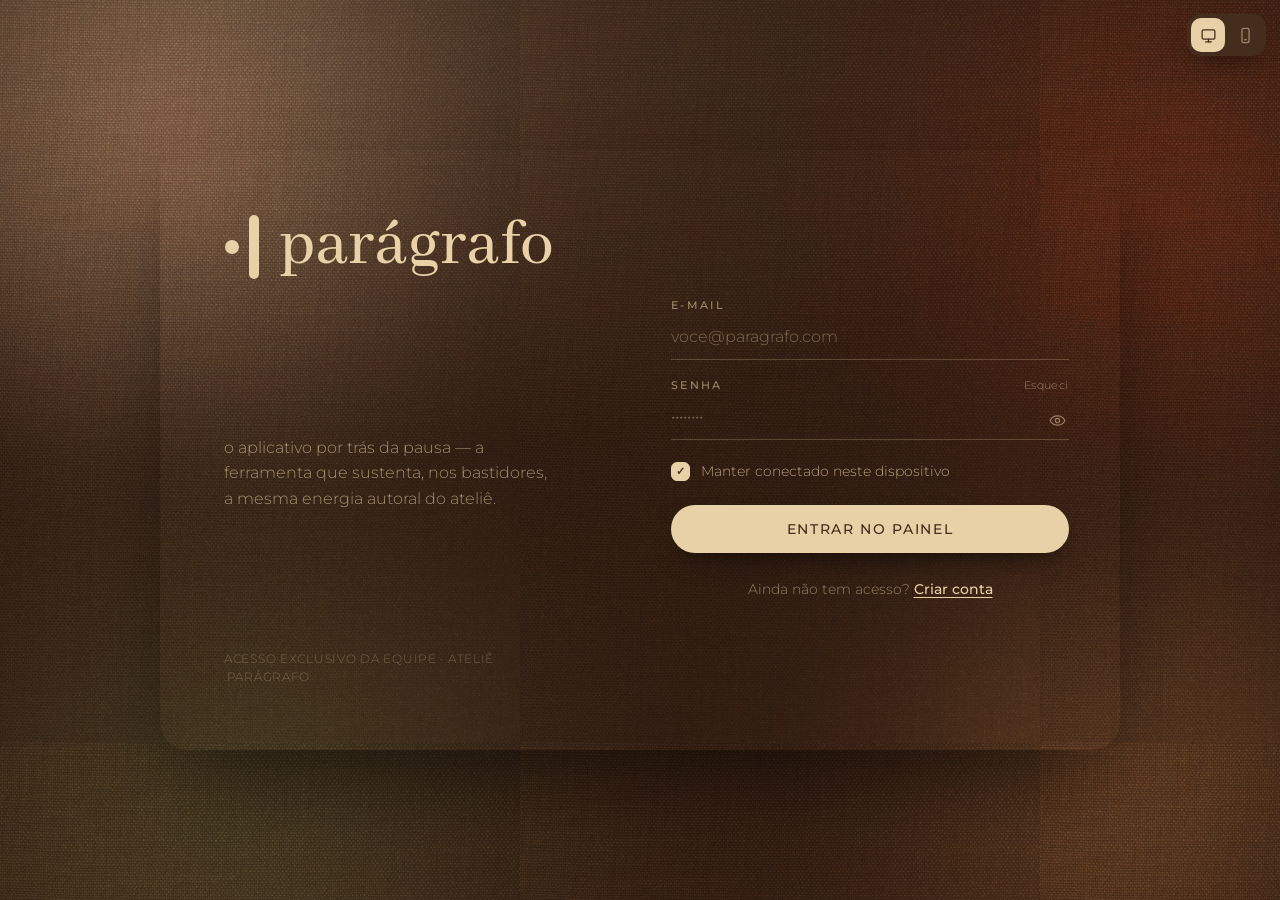
==== index.html @ a36bf062 "mais: dar cor de marca às linhas de navegação (configurações, conta, ajuda) Substitui o --card-bg ne" ====
<!doctype html>
<html lang="pt-BR">

<head>
  <meta charset="utf-8">
  <meta name="viewport" content="width=device-width, initial-scale=1">
  <title>.parágrafo</title>
  <link rel="preconnect" href="https://fonts.googleapis.com">
  <link rel="preconnect" href="https://fonts.gstatic.com" crossorigin>
  <link rel="stylesheet"
    href="https://fonts.googleapis.com/css2?family=Abhaya+Libre:wght@400;500;600;700&family=Montserrat:wght@300;400;500;600;700;800&display=swap">
  <link rel="stylesheet" href="style.css">

  <!-- ---------- PWA / instalável — manifest.json (ícones/nome/cores) + service worker
       (sw.js, registrado em app.js módulo 21) juntos deixam o app instalável na tela
       inicial e funcionando offline depois da 1ª visita. Tags de ícone/tema abaixo cobrem
       Android (manifest), iOS (apple-touch-icon + meta apple-*, que o Safari não lê do
       manifest) e navegador comum (favicon). ---------- -->
  <link rel="manifest" href="manifest.json">
  <meta name="theme-color" content="#442D1C">
  <link rel="icon" type="image/png" sizes="32x32" href="assets/icons/favicon-32.png">
  <link rel="icon" type="image/svg+xml" href="assets/icons/icon.svg">
  <link rel="apple-touch-icon" href="assets/icons/apple-touch-icon.png">
  <meta name="apple-mobile-web-app-capable" content="yes">
  <meta name="apple-mobile-web-app-status-bar-style" content="black-translucent">
  <meta name="apple-mobile-web-app-title" content="parágrafo">
</head>

<body>

  <!-- ---------- Gradiente de boas-vindas — mesh de blobs em movimento lento, referência:
       exemplo de footer animado do motion.dev (motion.dev/footers), cores trocadas pra
       paleta da marca. Cobre a tela inteira (mobile e computador, é position:fixed e usa
       vmax) por cima da troca #authView → .app-frame logo após o login/criar conta —
       playWelcomeGradient() em app.js liga/desliga a classe "show" e troca as telas por
       baixo enquanto ele está opaco, então a transição nunca aparece "crua". Decorativo e
       sem interação: aria-hidden + pointer-events:none. ---------- -->
  <div class="welcome-gradient" id="welcomeGradient" aria-hidden="true">
    <span class="wg-blob wg-blob-1"></span>
    <span class="wg-blob wg-blob-2"></span>
    <span class="wg-blob wg-blob-3"></span>
    <span class="wg-blob wg-blob-4"></span>
    <div class="wg-mark">
      <span class="wg-mark-dots"><span></span><span></span></span>
      <span class="wg-mark-text">parágrafo</span>
    </div>
  </div>

  <!-- ---------- Alternador computador/celular — fixo no canto superior direito, fora de
       #authView e .app-frame, pra ficar visível em qualquer tela. Força o layout mesmo
       fora da largura real da janela (ver data-preview em style.css e setPreview() em
       app.js), pra comparar os dois formatos sem precisar redimensionar o navegador. -->
  <div class="devswitch" role="group" aria-label="Visualizar como">
    <button type="button" class="devswitch-btn" data-preview-set="desktop" aria-pressed="false"
      aria-label="Visualizar como computador" title="Computador">
      <svg viewBox="0 0 24 24" fill="none" stroke="currentColor" stroke-width="1.8" stroke-linecap="round"
        stroke-linejoin="round">
        <rect x="3" y="4" width="18" height="13" rx="2" />
        <path d="M8 21h8" />
        <path d="M12 17v4" />
      </svg>
    </button>
    <button type="button" class="devswitch-btn" data-preview-set="mobile" aria-pressed="false"
      aria-label="Visualizar como celular" title="Celular">
      <svg viewBox="0 0 24 24" fill="none" stroke="currentColor" stroke-width="1.8" stroke-linecap="round"
        stroke-linejoin="round">
        <rect x="7" y="2" width="10" height="20" rx="2.4" />
        <path d="M11 18h2" />
      </svg>
    </button>
  </div>

  <!-- ---------- Login / criar conta — tela cheia, fora do cartão do app ---------- -->
  <div id="authView">
    <div class="auth-bg-wg" aria-hidden="true">
      <span class="wg-blob wg-blob-1"></span>
      <span class="wg-blob wg-blob-2"></span>
      <span class="wg-blob wg-blob-3"></span>
      <span class="wg-blob wg-blob-4"></span>
    </div>
    <div class="auth-row">

      <div class="auth-brand">
        <div class="auth-wordmark">
          <span class="auth-wordmark-dots"><span></span><span></span></span>
          <span class="auth-wordmark-text">parágrafo</span>
        </div>
        <p class="auth-tagline">o aplicativo por trás da pausa — a ferramenta que sustenta, nos bastidores, a mesma
          energia autoral do ateliê.</p>
        <p class="auth-footnote">ACESSO EXCLUSIVO DA EQUIPE · ATELIÊ .PARÁGRAFO</p>
      </div>

      <div class="auth-panel">
        <div class="auth-panel-inner">

          <!-- ===== Entrar ===== -->
          <div class="auth-screen" data-authscreen="login">
            <form class="auth-form" data-action="login-submit">
              <div class="auth-field">
                <label class="auth-field-label" for="loginEmail">E-mail</label>
                <input class="auth-input" type="email" id="loginEmail" name="email" autocomplete="email"
                  placeholder="voce@paragrafo.com">
              </div>
              <div class="auth-field">
                <span class="auth-field-label">Senha<button type="button" class="auth-forgot"
                    data-action="auth-forgot">Esqueci</button></span>
                <div class="auth-eyewrap">
                  <input class="auth-input" type="password" id="loginSenha" name="senha"
                    autocomplete="current-password" placeholder="••••••••">
                  <button type="button" class="auth-eye" data-toggle-senha="loginSenha" aria-label="Mostrar senha">
                    <svg viewBox="0 0 24 24" fill="none" stroke="currentColor" stroke-width="1.7"
                      stroke-linecap="round" stroke-linejoin="round">
                      <path d="M1.5 12S5 5.5 12 5.5 22.5 12 22.5 12 19 18.5 12 18.5 1.5 12 1.5 12z" />
                      <circle cx="12" cy="12" r="3" />
                    </svg>
                  </button>
                </div>
              </div>
              <div class="auth-error" id="loginError" role="alert" hidden></div>
              <button type="button" class="auth-check-row" data-action="toggle-lembrar" aria-pressed="true"
                id="loginLembrarRow">
                <span class="auth-checkbox" id="loginLembrarCheck">✓</span>
                <span class="auth-check-label">Manter conectado neste dispositivo</span>
              </button>
              <button type="submit" class="auth-submit">Entrar no painel</button>
            </form>
            <p class="auth-switch">Ainda não tem acesso? <button type="button" class="auth-switch-btn"
                data-goto-auth="criarConta">Criar conta</button></p>
          </div>

          <!-- ===== Criar conta ===== -->
          <div class="auth-screen" data-authscreen="criarConta" hidden>
            <form class="auth-form" data-action="signup-submit">
              <div class="auth-field">
                <label class="auth-field-label" for="signupNome">Nome</label>
                <input class="auth-input" type="text" id="signupNome" name="nome" autocomplete="name"
                  placeholder="Como te chamamos">
              </div>
              <div class="auth-field">
                <label class="auth-field-label" for="signupEmail">E-mail</label>
                <input class="auth-input" type="email" id="signupEmail" name="email" autocomplete="email"
                  placeholder="voce@paragrafo.com">
              </div>
              <div class="auth-field">
                <span class="auth-field-label">Senha</span>
                <div class="auth-eyewrap">
                  <input class="auth-input" type="password" id="signupSenha" name="senha"
                    autocomplete="new-password" placeholder="••••••••">
                  <button type="button" class="auth-eye" data-toggle-senha="signupSenha" aria-label="Mostrar senha">
                    <svg viewBox="0 0 24 24" fill="none" stroke="currentColor" stroke-width="1.7"
                      stroke-linecap="round" stroke-linejoin="round">
                      <path d="M1.5 12S5 5.5 12 5.5 22.5 12 22.5 12 19 18.5 12 18.5 1.5 12 1.5 12z" />
                      <circle cx="12" cy="12" r="3" />
                    </svg>
                  </button>
                </div>
              </div>
              <div class="auth-field">
                <label class="auth-field-label" for="signupSenhaConfirm">Confirmar senha</label>
                <input class="auth-input" type="password" id="signupSenhaConfirm" name="senha2"
                  autocomplete="new-password" placeholder="••••••••">
              </div>
              <div class="auth-error" id="signupError" role="alert" hidden></div>
              <button type="button" class="auth-check-row" data-action="toggle-aceite" aria-pressed="false"
                id="signupAceiteRow">
                <span class="auth-checkbox" id="signupAceiteCheck"></span>
                <span class="auth-check-label">Aceito as regras internas de uso</span>
              </button>
              <button type="submit" class="auth-submit">Criar conta</button>
            </form>
            <p class="auth-switch">Já tem acesso? <button type="button" class="auth-switch-btn"
                data-goto-auth="login">Entrar</button></p>
          </div>

          <!-- ===== Definir nova senha (aberta pelo link do e-mail de "esqueci a senha") ===== -->
          <div class="auth-screen" data-authscreen="novaSenha" hidden>
            <p class="auth-tagline" style="margin:0 0 18px;">Escolha uma nova senha pra sua conta.</p>
            <form class="auth-form" data-action="nova-senha-submit">
              <div class="auth-field">
                <label class="auth-field-label" for="novaSenhaSenha">Nova senha</label>
                <div class="auth-eyewrap">
                  <input class="auth-input" type="password" id="novaSenhaSenha" name="senha"
                    autocomplete="new-password" placeholder="••••••••">
                  <button type="button" class="auth-eye" data-toggle-senha="novaSenhaSenha" aria-label="Mostrar senha">
                    <svg viewBox="0 0 24 24" fill="none" stroke="currentColor" stroke-width="1.7"
                      stroke-linecap="round" stroke-linejoin="round">
                      <path d="M1.5 12S5 5.5 12 5.5 22.5 12 22.5 12 19 18.5 12 18.5 1.5 12 1.5 12z" />
                      <circle cx="12" cy="12" r="3" />
                    </svg>
                  </button>
                </div>
              </div>
              <div class="auth-field">
                <label class="auth-field-label" for="novaSenhaConfirm">Confirmar nova senha</label>
                <input class="auth-input" type="password" id="novaSenhaConfirm" name="senha2"
                  autocomplete="new-password" placeholder="••••••••">
              </div>
              <div class="auth-error" id="novaSenhaError" role="alert" hidden></div>
              <button type="submit" class="auth-submit">Salvar nova senha</button>
            </form>
            <p class="auth-switch">Não pediu isso? <button type="button" class="auth-switch-btn"
                data-goto-auth="login">Voltar pro login</button></p>
          </div>

        </div>
      </div>
    </div>
  </div>

  <!-- ---------- App: cartão de celular, dashboard e telas ligadas a ele ---------- -->
  <div class="app-frame" hidden>

    <div class="screen" data-screen="dashboard">
      <!-- Bloco "hero" — cor sólida da marca (Spiced Wine) + texto creme, tira dos 7 dias
           da semana com hoje em destaque. Ver o repin de --bg/--text/etc. pra esta tela em
           style.css (mesma lógica de #authView: paleta de marca fixa, não depende dos
           tokens de tema). -->
      <div class="dash-hero">
        <div class="topbar">
          <div class="brandrow">
            <div class="brandmark">p</div>
            <div class="brandname">.parágrafo</div>
          </div>
          <div class="avatar" data-goto="mais" role="button" tabindex="0" aria-label="Perfil" id="dashAvatar">A</div>
        </div>
        <div class="dash-hero-greetrow">
          <div>
            <div class="serif dash-hero-greet" id="dashSaudacao">Bom dia</div>
            <div class="dash-hero-date" id="dashDataHoje">—</div>
          </div>
          <div class="iconbtn" style="position:relative;" role="button" tabindex="0" data-action="go-reposicao"
            id="dashAvisosBtn" aria-label="Avisos urgentes, 0 pendentes, em ordem de prioridade">
            <svg viewBox="0 0 24 24" fill="none" stroke="currentColor" stroke-width="1.7" stroke-linecap="round"
              stroke-linejoin="round">
              <path
                d="M12 17c-4.4 0-6.6 0-6.6-1.4 0-1.4 1.7-1.3 1.7-4.9C7.1 7.5 8.9 5 12 5s4.9 2.5 4.9 5.7c0 3.6 1.7 3.5 1.7 4.9C18.6 17 16.4 17 12 17z" />
              <path d="M10.3 19.5a1.8 1.8 0 0 0 3.4 0" />
            </svg>
            <div id="dashAvisosBadge" class="avisos-badge" hidden>0</div>
          </div>
        </div>
        <div class="dash-hero-week dash-tap" id="dashSemanaStrip" role="button" tabindex="0"
          data-action="go-calendario" aria-label="Ver calendário do mês e o recap de qualquer dia"></div>
      </div>
      <div class="content">

        <div class="skel-overlay" aria-hidden="true" hidden>
          <div class="skel-block" style="height:150px;"></div>
          <div style="display:flex;gap:9px;">
            <div class="skel-block" style="height:34px;flex:1;border-radius:12px;"></div>
            <div class="skel-block" style="height:34px;flex:1;border-radius:12px;"></div>
            <div class="skel-block" style="height:34px;flex:1;border-radius:12px;"></div>
          </div>
          <div class="skel-block" style="height:96px;"></div>
          <div style="display:flex;gap:12px;">
            <div class="skel-block" style="height:84px;flex:1;"></div>
            <div class="skel-block" style="height:84px;flex:1;"></div>
          </div>
          <div class="skel-block" style="height:58px;border-radius:15px;"></div>
          <div class="skel-block" style="height:170px;"></div>
        </div>

        <div class="raised dash-tap dash-area-urgent" role="button" tabindex="0" data-action="go-reposicao" id="dashUrgentBanner"
          aria-label="Ver todos os avisos, em ordem de prioridade" hidden
          style="padding:13px 16px;display:flex;align-items:center;gap:11px;margin-bottom:18px;">
          <div class="badge warn" style="flex:none;">urgente</div>
          <div style="flex:1;font-size:15px;line-height:1.4;" id="dashUrgentText">—</div>
          <div id="dashUrgentMore" hidden
            style="display:flex;align-items:center;gap:3px;flex:none;color:var(--text-faint);font-size:13px;font-weight:600;">
            <span id="dashUrgentMoreCount"></span><svg viewBox="0 0 24 24" width="13" height="13" fill="none"
              stroke="currentColor" stroke-width="1.9" stroke-linecap="round" stroke-linejoin="round">
              <path d="m9 6 6 6-6 6" />
            </svg>
          </div>
        </div>

        <div class="raised card dash-resumo dash-area-resumo">
          <div class="between" style="margin-bottom:12px;">
            <div class="label" style="margin:0;">resumo de hoje</div>
            <div class="dash-meta" id="dashResumoData">—</div>
          </div>
          <div id="dashResumoList"></div>
        </div>

        <div class="row dash-area-periodo" style="gap:9px;margin-bottom:8px;" id="dashPeriodoPills">
          <div class="pill dash-tap active" style="flex:1;text-align:center;" data-periodo="7" role="button" tabindex="0"
            aria-pressed="true">7 dias</div>
          <div class="pill dash-tap" style="flex:1;text-align:center;" data-periodo="30" role="button" tabindex="0"
            aria-pressed="false">30 dias</div>
          <div class="pill dash-tap" style="flex:1;text-align:center;" data-periodo="custom" role="button" tabindex="0"
            aria-pressed="false">personalizado</div>
        </div>
        <div class="row dash-area-periodo2" style="gap:9px;margin-bottom:20px;" id="dashPeriodoCustomWrap" hidden>
          <div class="pressed field" style="flex:1;margin-bottom:0;">
            <label class="label" for="dashPeriodoInicio">de</label>
            <input type="date" id="dashPeriodoInicio" />
          </div>
          <div class="pressed field" style="flex:1;margin-bottom:0;">
            <label class="label" for="dashPeriodoFim">até</label>
            <input type="date" id="dashPeriodoFim" />
          </div>
        </div>

        <div class="raised raised-emphasis card dash-tap dash-area-lucro" style="background:var(--primary);margin-bottom:12px;">
          <div
            style="font-size:13px;font-weight:600;letter-spacing:.06em;text-transform:uppercase;color:var(--on-primary);opacity:.7;margin-bottom:8px;">
            lucro líquido real</div>
          <div style="font-size:32px;font-weight:800;letter-spacing:-.01em;color:var(--on-primary);"
            id="dashLucroLiquido">R$ 0,00</div>
          <div style="font-size:13px;color:var(--on-primary);opacity:.6;margin-top:6px;" id="dashLucroSub"></div>
        </div>

        <div class="dash-area-metrics" style="display:flex;gap:12px;margin-bottom:12px;">
          <div class="raised-sm dash-tap" style="padding:16px;flex:1;">
            <div class="label" style="margin-bottom:8px;">total de vendas</div>
            <div style="font-size:22px;font-weight:700;letter-spacing:-.01em;" id="dashTotalVendas">R$ 0,00</div>
            <div style="font-size:13px;color:var(--text-faint);margin-top:6px;">no período · antes de cupons</div>
          </div>
          <div class="raised-sm dash-tap" style="padding:16px;flex:1;">
            <div class="label" style="margin-bottom:8px;">receita real</div>
            <div style="font-size:22px;font-weight:700;letter-spacing:-.01em;" id="dashReceitaReal">R$ 0,00</div>
            <div style="font-size:13px;color:var(--text-faint);margin-top:6px;">− cupons, − estornos</div>
          </div>
        </div>

        <div class="raised-sm between dash-tap dash-area-produzido" style="padding:14px 16px;margin-bottom:8px;">
          <div>
            <div class="label" style="margin-bottom:4px;">produzido</div>
            <div style="font-size:13px;color:var(--text-faint);" id="dashProduzidoSub">—</div>
          </div>
          <div style="font-size:22px;font-weight:700;letter-spacing:-.01em;" id="dashProduzidoQtd">0 velas</div>
        </div>

        <div class="row dash-tap dash-area-report" role="button" tabindex="0" data-goto="relatorioCompleto"
          aria-label="Ver relatório completo do período"
          style="justify-content:center;gap:6px;padding:2px 0 6px;margin-bottom:6px;color:var(--primary);font-size:15px;font-weight:600;">
          ver relatório completo do período
          <svg viewBox="0 0 24 24" width="13" height="13" fill="none" stroke="currentColor" stroke-width="2"
            stroke-linecap="round" stroke-linejoin="round">
            <path d="m9 6 6 6-6 6" />
          </svg>
        </div>

        <div class="raised card dash-tap dash-area-pizza" style="margin-top:16px;">
          <div class="between" style="margin-bottom:14px;">
            <div class="label" style="margin:0;">velas vendidas por variação</div>
            <div style="font-size:13px;color:var(--text-faint);" id="dashPizzaTotal">0 un</div>
          </div>
          <div id="dashPizzaWrap"></div>
        </div>

        <div class="reveal-footer" aria-hidden="true">
          <span class="reveal-footer-mark">.parágrafo</span>
        </div>
      </div>

      <div class="dock" id="dashDock" role="navigation" aria-label="Navegação principal"></div>
    </div>

    <div class="screen" data-screen="reposicao" hidden>
      <div class="backrow">
        <div class="iconbtn" role="button" tabindex="0" data-goto="dashboard" aria-label="Voltar ao início">
          <svg viewBox="0 0 24 24" fill="none" stroke="currentColor" stroke-width="1.9" stroke-linecap="round"
            stroke-linejoin="round">
            <path d="m15 6-6 6 6 6" />
          </svg>
        </div>
        <div>
          <div class="crumb">início</div>
          <div class="pagetitle">avisos de reposição</div>
        </div>
      </div>
      <div class="content">
        <div class="skel-overlay" aria-hidden="true" hidden>
          <div class="skel-block" style="height:14px;width:120px;border-radius:7px;"></div>
          <div class="skel-block" style="height:120px;"></div>
          <div class="skel-block" style="height:64px;"></div>
          <div class="skel-block" style="height:64px;"></div>
          <div class="skel-block" style="height:64px;"></div>
        </div>

        <div style="font-size:15px;color:var(--text-faint);margin-bottom:16px;" id="reposicaoCount">—</div>
        <div id="reposicaoList"></div>

        <div class="reveal-footer" aria-hidden="true">
          <span class="reveal-footer-mark">.parágrafo</span>
        </div>
      </div>
      <div class="dock" id="reposicaoDock" role="navigation" aria-label="Navegação principal"></div>
    </div>

    <!-- ---------- Calendário: aberto tocando a tira de dias do hero do dashboard. Mês
         completo, navegação entre meses, toque num dia mostra o recap daquele dia (mesma
         conta do card "resumo de hoje", pra qualquer data). ---------- -->
    <div class="screen" data-screen="calendario" hidden>
      <div class="backrow">
        <div class="iconbtn" role="button" tabindex="0" data-goto="dashboard" aria-label="Voltar ao início">
          <svg viewBox="0 0 24 24" fill="none" stroke="currentColor" stroke-width="1.9" stroke-linecap="round"
            stroke-linejoin="round">
            <path d="m15 6-6 6 6 6" />
          </svg>
        </div>
        <div>
          <div class="crumb">início</div>
          <div class="pagetitle">calendário</div>
        </div>
      </div>
      <div class="content">
        <div class="skel-overlay" aria-hidden="true" hidden>
          <div class="skel-block" style="height:38px;width:180px;border-radius:10px;margin:0 auto 22px;"></div>
          <div class="skel-block" style="height:280px;"></div>
          <div class="skel-block" style="height:140px;"></div>
        </div>

        <div class="cal-monthrow">
          <div class="iconbtn" role="button" tabindex="0" data-action="calendario-prev" aria-label="Mês anterior">
            <svg viewBox="0 0 24 24" fill="none" stroke="currentColor" stroke-width="1.9" stroke-linecap="round" stroke-linejoin="round">
              <path d="m15 6-6 6 6 6" />
            </svg>
          </div>
          <div class="cal-monthname" id="calendarioMesAno">—</div>
          <div class="iconbtn" role="button" tabindex="0" data-action="calendario-next" aria-label="Próximo mês">
            <svg viewBox="0 0 24 24" fill="none" stroke="currentColor" stroke-width="1.9" stroke-linecap="round" stroke-linejoin="round">
              <path d="m9 6 6 6-6 6" />
            </svg>
          </div>
        </div>

        <div class="cal-weekdays">
          <span>D</span><span>S</span><span>T</span><span>Q</span><span>Q</span><span>S</span><span>S</span>
        </div>
        <div class="cal-grid" id="calendarioGrid"></div>

        <div class="raised card" style="margin-top:20px;">
          <div class="between" style="margin-bottom:12px;">
            <div class="label" style="margin:0;">recap do dia</div>
            <div style="font-size:13px;color:var(--text-faint);" id="calendarioRecapData">—</div>
          </div>
          <div id="calendarioRecapList"></div>
        </div>

        <div class="reveal-footer" aria-hidden="true">
          <span class="reveal-footer-mark">.parágrafo</span>
        </div>
      </div>
      <div class="dock" id="calendarioDock" role="navigation" aria-label="Navegação principal"></div>
    </div>

    <!-- ---------- Estoque: hub com as 3 pastas (insumos / produção / calculadora) ---------- -->
    <div class="screen" data-screen="estoque" hidden>
      <div class="backrow">
        <div class="iconbtn" role="button" tabindex="0" data-goto="dashboard" aria-label="Voltar ao início">
          <svg viewBox="0 0 24 24" fill="none" stroke="currentColor" stroke-width="1.9" stroke-linecap="round"
            stroke-linejoin="round">
            <path d="m15 6-6 6 6 6" />
          </svg>
        </div>
        <div>
          <div class="crumb">início</div>
          <div class="pagetitle">estoque</div>
        </div>
      </div>
      <div class="content">
        <!-- Sem skel-overlay aqui de propósito: a própria cascata das 5 pastas
             (playStackReveal, ver showScreen() em app.js) já cumpre o papel de revelação —
             um skeleton por cima só ia tampar essa animação. -->

        <!-- As 5 pastas empilhadas — mesma lógica de cor fixa do dash-hero e do dock: sempre
             uma das cores da marca, separadas por um gap real (ver .folder-stack em style.css)
             e cascateando de mais clara pra mais escura, com um passo de volta no fim. -->
        <div class="folder-stack">
          <div class="folder-card" role="button" tabindex="0" data-goto="estoqueInsumos"
            aria-label="Abrir Estoque de Insumos" style="background:#E8D1A7;color:#442D1C;">
            <div style="flex:1;min-width:0;">
              <div class="folder-card-title">Estoque de Insumos</div>
              <div class="folder-card-sub" id="folderInsumosSub">—</div>
            </div>
            <svg class="folder-card-arrow" viewBox="0 0 24 24" fill="none" stroke="currentColor" stroke-width="2"
              stroke-linecap="round" stroke-linejoin="round">
              <path d="m9 6 6 6-6 6" />
            </svg>
          </div>

          <div class="folder-card" role="button" tabindex="0" data-goto="estoqueProducao"
            aria-label="Abrir Estoque de Produção" style="background:#9D9167;color:#2B1B10;">
            <div style="flex:1;min-width:0;">
              <div class="folder-card-title">Estoque de Produção</div>
              <div class="folder-card-sub" id="folderProducaoSub">—</div>
            </div>
            <svg class="folder-card-arrow" viewBox="0 0 24 24" fill="none" stroke="currentColor" stroke-width="2"
              stroke-linecap="round" stroke-linejoin="round">
              <path d="m9 6 6 6-6 6" />
            </svg>
          </div>

          <div class="folder-card" role="button" tabindex="0" data-goto="estoqueCalculadora"
            aria-label="Abrir Calculadora de Velas" style="background:#84592B;color:#F3E6CE;">
            <div style="flex:1;min-width:0;">
              <div class="folder-card-title">Calculadora de Velas</div>
              <div class="folder-card-sub">monte um lote e veja o que falta</div>
            </div>
            <svg class="folder-card-arrow" viewBox="0 0 24 24" fill="none" stroke="currentColor" stroke-width="2"
              stroke-linecap="round" stroke-linejoin="round">
              <path d="m9 6 6 6-6 6" />
            </svg>
          </div>

          <div class="folder-card" role="button" tabindex="0" data-goto="estoqueCalculadoraLucro"
            aria-label="Abrir Calculadora de Lucro" style="background:#743014;color:#F3E6CE;">
            <div style="flex:1;min-width:0;">
              <div class="folder-card-title">Calculadora de Lucro</div>
              <div class="folder-card-sub">custo do lote e margem antes de produzir</div>
            </div>
            <svg class="folder-card-arrow" viewBox="0 0 24 24" fill="none" stroke="currentColor" stroke-width="2"
              stroke-linecap="round" stroke-linejoin="round">
              <path d="m9 6 6 6-6 6" />
            </svg>
          </div>

          <div class="folder-card" role="button" tabindex="0" data-goto="registroProducao"
            aria-label="Abrir Registro de Produção" style="background:#84592B;color:#F3E6CE;">
            <div style="flex:1;min-width:0;">
              <div class="folder-card-title">Registro de Produção</div>
              <div class="folder-card-sub" id="folderLotesSub">—</div>
            </div>
            <svg class="folder-card-arrow" viewBox="0 0 24 24" fill="none" stroke="currentColor" stroke-width="2"
              stroke-linecap="round" stroke-linejoin="round">
              <path d="m9 6 6 6-6 6" />
            </svg>
          </div>

        </div>

        <div class="reveal-footer" aria-hidden="true">
          <span class="reveal-footer-mark">.parágrafo</span>
        </div>
      </div>
      <div class="dock" id="estoqueDock" role="navigation" aria-label="Navegação principal"></div>
    </div>

    <!-- ---------- Estoque de Insumos — módulo 1 ---------- -->
    <div class="screen" data-screen="estoqueInsumos" hidden>
      <div class="backrow between">
        <div class="row">
          <div class="iconbtn" role="button" tabindex="0" data-goto="estoque" aria-label="Voltar ao estoque">
            <svg viewBox="0 0 24 24" fill="none" stroke="currentColor" stroke-width="1.9" stroke-linecap="round"
              stroke-linejoin="round">
              <path d="m15 6-6 6 6 6" />
            </svg>
          </div>
          <div>
            <div class="crumb">estoque</div>
            <div class="pagetitle">insumos</div>
          </div>
        </div>
        <div class="iconbtn" role="button" tabindex="0" data-action="insumo-add" aria-label="Cadastrar insumo">
          <svg viewBox="0 0 24 24" fill="none" stroke="currentColor" stroke-width="1.9" stroke-linecap="round">
            <path d="M12 5v14M5 12h14" />
          </svg>
        </div>
      </div>
      <div class="content">
        <div class="skel-overlay" aria-hidden="true" hidden>
          <div class="skel-block" style="height:46px;border-radius:16px;"></div>
          <div class="skel-block" style="height:64px;"></div>
          <div class="skel-block" style="height:64px;"></div>
          <div class="skel-block" style="height:64px;"></div>
        </div>

        <div class="pressed field row" style="padding:12px 16px;margin-bottom:18px;">
          <div style="width:17px;height:17px;"><svg viewBox="0 0 24 24" fill="none"
              stroke="currentColor" stroke-width="1.7" stroke-linecap="round" stroke-linejoin="round">
              <circle cx="10.5" cy="10.5" r="6" />
              <path d="m20 20-4.8-4.8" />
            </svg></div>
          <input type="text" id="estoqueSearchInput" placeholder="buscar insumo" />
        </div>

        <div class="label" id="estoqueInsumosCount">insumos</div>

        <div id="estoqueInsumosList"></div>

        <div class="hint" style="margin-top:10px;text-align:center;">custo
          médio ponderado — atualiza sozinho a cada entrada de compra.</div>

        <div class="reveal-footer" aria-hidden="true">
          <span class="reveal-footer-mark">.parágrafo</span>
        </div>
      </div>
      <div class="dock" id="estoqueInsumosDock" role="navigation" aria-label="Navegação principal"></div>
    </div>

    <div class="screen" data-screen="insumoForm" hidden>
      <div class="backrow">
        <div class="iconbtn" role="button" tabindex="0" data-goto="estoqueInsumos" aria-label="Voltar aos insumos">
          <svg viewBox="0 0 24 24" fill="none" stroke="currentColor" stroke-width="1.9" stroke-linecap="round"
            stroke-linejoin="round">
            <path d="m15 6-6 6 6 6" />
          </svg>
        </div>
        <div>
          <div class="crumb">estoque de insumos</div>
          <div class="pagetitle" id="insumoFormTitle">Novo insumo</div>
        </div>
      </div>
      <div class="content">
        <div class="skel-overlay" aria-hidden="true" hidden>
          <div class="skel-block" style="height:56px;"></div>
          <div class="skel-block" style="height:96px;"></div>
          <div class="skel-block" style="height:56px;"></div>
        </div>

        <div class="pressed field">
          <div class="label">nome do insumo</div>
          <input type="text" id="insumoFormNome" placeholder="ex.: Cera de soja" />
        </div>

        <div class="raised card">
          <div class="label">unidade de medida</div>
          <div class="row" id="insumoFormUnitPills" style="gap:9px;flex-wrap:wrap;">
            <div class="pressed-pill pill active" data-unit="kg" style="padding:9px 15px;">kg</div>
            <div class="pressed-pill pill" data-unit="g" style="padding:9px 15px;">g</div>
            <div class="pressed-pill pill" data-unit="ml" style="padding:9px 15px;">ml</div>
            <div class="pressed-pill pill" data-unit="L" style="padding:9px 15px;">L</div>
            <div class="pressed-pill pill" data-unit="un" style="padding:9px 15px;">un</div>
          </div>
        </div>

        <div id="insumoFormNewFields">
          <div class="pressed field">
            <div class="label">quantidade inicial</div>
            <div class="row">
              <input type="text" id="insumoFormQtd" placeholder="0" style="flex:1;" />
              <div style="font-size:16px;font-weight:600;color:var(--text-faint);" id="insumoFormQtdUnit">kg</div>
            </div>
          </div>
          <div class="pressed field">
            <div class="label">custo estimado inicial (por unidade)</div>
            <div class="row">
              <div style="font-size:16px;font-weight:600;color:var(--text-faint);">R$</div>
              <input type="text" id="insumoFormCusto" placeholder="0,00" style="flex:1;" />
            </div>
          </div>
        </div>

        <div id="insumoFormEditInfo" hidden>
          <div class="raised card">
            <div class="between" style="padding:10px 0;border-bottom:1px solid var(--line);">
              <span style="font-size:15px;color:var(--text-faint);">em estoque</span>
              <span class="stat" id="insumoFormInfoQtd">—</span>
            </div>
            <div class="between" style="padding:10px 0 0;">
              <span style="font-size:15px;color:var(--text-faint);">custo médio ponderado</span>
              <span class="stat" id="insumoFormInfoCusto">—</span>
            </div>
          </div>
          <div class="hint" style="margin:-6px 4px 18px;">Quantidade e custo
            só mudam por movimentações — registre uma entrada ou saída pra ajustá-los.</div>
        </div>

        <div class="pressed field">
          <div class="label">mínimo desejado (opcional)</div>
          <div class="row">
            <input type="text" id="insumoFormMinimo" placeholder="0" style="flex:1;" />
            <div style="font-size:16px;font-weight:600;color:var(--text-faint);" id="insumoFormMinUnit">kg</div>
          </div>
        </div>

        <div class="hint" style="margin:2px 4px 22px;" id="insumoFormHint">
          O custo por unidade começa como a estimativa acima e passa a ser o <strong
            style="color:var(--text-dim);">custo médio ponderado</strong> assim que a primeira compra for registrada.
        </div>

        <button class="btn btn-primary" data-action="insumo-form-save" style="width:100%;margin-bottom:12px;">Salvar
          insumo</button>
        <div style="text-align:center;" id="insumoFormRemoveWrap" hidden>
          <button class="btn btn-text" data-action="insumo-form-remove">Remover insumo</button>
        </div>
      </div>
      <div class="dock" id="insumoFormDock" role="navigation" aria-label="Navegação principal"></div>
    </div>

    <div class="screen" data-screen="insumoDetalhe" hidden>
      <div class="backrow between">
        <div class="row">
          <div class="iconbtn" role="button" tabindex="0" data-goto="estoqueInsumos" aria-label="Voltar aos insumos">
            <svg viewBox="0 0 24 24" fill="none" stroke="currentColor" stroke-width="1.9" stroke-linecap="round"
              stroke-linejoin="round">
              <path d="m15 6-6 6 6 6" />
            </svg>
          </div>
          <div>
            <div class="crumb">estoque de insumos</div>
            <div class="pagetitle" id="insumoDetalheNome">—</div>
          </div>
        </div>
        <div class="row" style="gap:8px;">
          <div class="tapicon" role="button" tabindex="0" aria-label="Editar insumo" data-action="insumo-detalhe-edit"
            style="width:40px;height:40px;"><svg viewBox="0 0 24 24" fill="none" stroke="currentColor"
              stroke-width="1.7" stroke-linecap="round" stroke-linejoin="round">
              <path d="M12 20h9" />
              <path d="M16.5 3.5a2.1 2.1 0 0 1 3 3L7 19l-4 1 1-4z" />
            </svg></div>
          <div class="iconbtn" role="button" tabindex="0" aria-label="Nova movimentação" data-action="mov-add">
            <svg viewBox="0 0 24 24" fill="none" stroke="currentColor" stroke-width="1.9" stroke-linecap="round">
              <path d="M12 5v14M5 12h14" />
            </svg>
          </div>
        </div>
      </div>
      <div class="content">
        <div class="skel-overlay" aria-hidden="true" hidden>
          <div class="skel-block" style="height:130px;"></div>
          <div class="skel-block" style="height:46px;border-radius:16px;"></div>
          <div class="skel-block" style="height:96px;"></div>
        </div>

        <div class="raised card">
          <div class="between" style="margin-bottom:10px;">
            <div class="label" style="margin:0;">em estoque</div>
            <div class="badge warn" id="insumoDetalheBadge" hidden>abaixo do mínimo</div>
          </div>
          <div style="font-size:27px;font-weight:700;margin-bottom:14px;" id="insumoDetalheQtd">—</div>
          <div class="between" style="padding:11px 0;border-top:1px solid var(--line);">
            <span style="font-size:15px;color:var(--text-faint);">custo médio ponderado</span>
            <span class="stat" id="insumoDetalheCusto">—</span>
          </div>
          <div class="between" style="padding:11px 0 0;">
            <span style="font-size:15px;color:var(--text-faint);">mínimo desejado</span>
            <span class="stat dim" id="insumoDetalheMinimo">—</span>
          </div>
        </div>

        <div class="row" style="gap:10px;margin-bottom:22px;">
          <button class="btn btn-ghost" data-action="mov-entrada" style="flex:1;">Registrar entrada</button>
          <button class="btn btn-ghost" data-action="mov-saida" style="flex:1;">Registrar saída</button>
        </div>

        <div class="between" style="margin-bottom:10px;">
          <div class="label" style="margin:0;">histórico de movimentações</div>
          <div style="font-size:13px;color:var(--text-faint);" id="insumoDetalheHistCount">0 registros</div>
        </div>

        <div id="insumoDetalheHistEmpty"
          style="font-size:15px;color:var(--text-faint);text-align:center;padding:18px 0;" hidden>Nenhuma
          movimentação ainda.</div>
        <div class="raised card" id="insumoDetalheHistCard">
          <div id="insumoDetalheHistList"></div>
        </div>

        <div class="hint" style="margin-top:6px;text-align:center;">Cada
          entrada e saída fica registrada aqui, com data, quantidade e valor, para auditoria.</div>

        <div class="reveal-footer" aria-hidden="true">
          <span class="reveal-footer-mark">.parágrafo</span>
        </div>
      </div>
      <div class="dock" id="insumoDetalheDock" role="navigation" aria-label="Navegação principal"></div>
    </div>

    <div class="screen" data-screen="insumoMovimentar" hidden>
      <div class="backrow">
        <div class="iconbtn" role="button" tabindex="0" data-goto="insumoDetalhe" aria-label="Voltar ao insumo">
          <svg viewBox="0 0 24 24" fill="none" stroke="currentColor" stroke-width="1.9" stroke-linecap="round"
            stroke-linejoin="round">
            <path d="m15 6-6 6 6 6" />
          </svg>
        </div>
        <div>
          <div class="crumb" id="movCrumb">—</div>
          <div class="pagetitle">nova movimentação</div>
        </div>
      </div>
      <div class="content">
        <div class="skel-overlay" aria-hidden="true" hidden>
          <div class="skel-block" style="height:46px;border-radius:16px;"></div>
          <div class="skel-block" style="height:110px;"></div>
          <div class="skel-block" style="height:96px;"></div>
        </div>

        <div class="row" style="gap:9px;margin-bottom:18px;">
          <div class="pressed-pill pill active" data-tipo="entrada" style="padding:11px 16px;flex:1;text-align:center;">
            Entrada · compra</div>
          <div class="pressed-pill pill" data-tipo="saida" style="padding:11px 16px;flex:1;text-align:center;">Saída ·
            uso</div>
        </div>

        <div id="movEntradaFields">
          <div class="pressed field">
            <div class="label">quantidade comprada</div>
            <div class="row">
              <input type="text" id="movQtdEntrada" placeholder="0" style="flex:1;" />
              <div style="font-size:16px;font-weight:600;color:var(--text-faint);" id="movUnitEntrada">kg</div>
            </div>
          </div>
          <div class="pressed field">
            <div class="label">preço pago</div>
            <div class="row">
              <div style="font-size:16px;font-weight:600;color:var(--text-faint);">R$</div>
              <input type="text" id="movPreco" placeholder="0,00" style="flex:1;" />
            </div>
          </div>
        </div>

        <div id="movSaidaFields" hidden>
          <div class="pressed field">
            <div class="label">quantidade usada</div>
            <div class="row">
              <input type="text" id="movQtdSaida" placeholder="0" style="flex:1;" />
              <div style="font-size:16px;font-weight:600;color:var(--text-faint);" id="movUnitSaida">kg</div>
            </div>
          </div>
          <div class="label" style="margin:2px 4px 8px;">motivo</div>
          <div class="row" id="movMotivoPills" style="gap:9px;margin-bottom:14px;">
            <div class="pressed-pill pill active" data-motivo="Produção" style="padding:9px 14px;">Produção</div>
            <div class="pressed-pill pill" data-motivo="Perda" style="padding:9px 14px;">Perda</div>
            <div class="pressed-pill pill" data-motivo="Ajuste" style="padding:9px 14px;">Ajuste</div>
          </div>
        </div>

        <div class="pressed field">
          <div class="label">data</div>
          <div class="val" style="font-size:16px;font-weight:600;" id="movData">—</div>
        </div>

        <div class="raised card">
          <div class="label" id="movPreviewLabel">depois desta entrada</div>
          <div class="between" style="padding:10px 0;border-bottom:1px solid var(--line);">
            <span style="font-size:15px;color:var(--text-faint);">estoque</span>
            <span class="stat" id="movPreviewQtd">—</span>
          </div>
          <div class="between" style="padding:10px 0 0;" id="movPreviewCustoRow">
            <span style="font-size:15px;color:var(--text-faint);">custo médio ponderado</span>
            <span class="stat good" id="movPreviewCusto">—</span>
          </div>
        </div>
        <div style="font-size:14px;color:var(--warn);font-weight:600;margin:-8px 4px 14px;text-align:center;"
          id="movWarning" hidden></div>

        <button class="btn btn-primary" data-action="mov-submit" style="width:100%;margin-bottom:14px;"
          id="movSubmitBtn">Registrar entrada</button>
        <div class="hint" style="text-align:center;">O custo médio
          ponderado é recalculado automaticamente a cada compra registrada.</div>
      </div>
      <div class="dock" id="insumoMovimentarDock" role="navigation" aria-label="Navegação principal"></div>
    </div>

    <!-- ---------- Estoque de Produção — módulo 2/3 ---------- -->
    <div class="screen" data-screen="estoqueProducao" hidden>
      <div class="backrow">
        <div class="iconbtn" role="button" tabindex="0" data-goto="estoque" aria-label="Voltar ao estoque">
          <svg viewBox="0 0 24 24" fill="none" stroke="currentColor" stroke-width="1.9" stroke-linecap="round"
            stroke-linejoin="round">
            <path d="m15 6-6 6 6 6" />
          </svg>
        </div>
        <div>
          <div class="crumb">estoque</div>
          <div class="pagetitle">produção</div>
        </div>
      </div>
      <div class="content">
        <div class="skel-overlay" aria-hidden="true" hidden>
          <div class="skel-block" style="height:64px;"></div>
          <div class="skel-block" style="height:64px;"></div>
        </div>

        <div class="label" id="producaoCount">variações</div>

        <div id="producaoList"></div>

        <div class="hint" style="margin-top:10px;text-align:center;">
          Velas prontas, por variação do catálogo. Pra renomear uma variação, use o Catálogo de Produtos.</div>

        <div class="reveal-footer" aria-hidden="true">
          <span class="reveal-footer-mark">.parágrafo</span>
        </div>
      </div>
      <div class="dock" id="estoqueProducaoDock" role="navigation" aria-label="Navegação principal"></div>
    </div>

    <!-- ---------- Calculadora de Velas ---------- -->
    <div class="screen" data-screen="estoqueCalculadora" hidden>
      <div class="backrow">
        <div class="iconbtn" role="button" tabindex="0" data-goto="estoque" aria-label="Voltar ao estoque">
          <svg viewBox="0 0 24 24" fill="none" stroke="currentColor" stroke-width="1.9" stroke-linecap="round"
            stroke-linejoin="round">
            <path d="m15 6-6 6 6 6" />
          </svg>
        </div>
        <div>
          <div class="crumb">estoque</div>
          <div class="pagetitle">calculadora de velas</div>
        </div>
      </div>
      <div class="content">
        <div class="skel-overlay" aria-hidden="true" hidden>
          <div class="skel-block" style="height:40px;border-radius:999px;"></div>
          <div class="skel-block" style="height:96px;"></div>
          <div class="skel-block" style="height:170px;"></div>
        </div>

        <div class="label">variação do catálogo</div>
        <div style="display:flex;gap:9px;overflow-x:auto;margin-bottom:18px;padding-bottom:2px;" id="calcVarPills">
        </div>

        <div class="raised card">
          <div class="label">quantidade do lote</div>
          <div class="row" style="justify-content:center;gap:26px;">
            <div class="pressed" role="button" tabindex="0" aria-label="Diminuir quantidade do lote"
              data-action="calc-qtd-dec"
              style="width:44px;height:44px;border-radius:15px;display:flex;align-items:center;justify-content:center;color:var(--text);">
              <svg viewBox="0 0 24 24" fill="none" stroke="currentColor" stroke-width="1.9" stroke-linecap="round">
                <path d="M5 12h14" />
              </svg></div>
            <div style="font-size:32px;font-weight:700;min-width:44px;text-align:center;" id="calcQtdOut">24</div>
            <div class="raised-sm" role="button" tabindex="0" aria-label="Aumentar quantidade do lote"
              data-action="calc-qtd-inc"
              style="width:44px;height:44px;border-radius:15px;display:flex;align-items:center;justify-content:center;color:var(--primary);">
              <svg viewBox="0 0 24 24" fill="none" stroke="currentColor" stroke-width="1.9" stroke-linecap="round">
                <path d="M12 5v14M5 12h14" />
              </svg></div>
          </div>
        </div>

        <div class="raised card">
          <div class="between" style="margin-bottom:4px;">
            <div class="label" style="margin:0;">insumos que serão usados</div>
            <div style="font-size:13px;color:var(--text-faint);" id="calcPerdaNote">perda 4% inclusa</div>
          </div>
          <div id="calcInsumosList"></div>
        </div>

        <div class="raised card">
          <div class="between">
            <div>
              <div class="label" style="margin:0 0 4px;">jarras necessárias</div>
              <div style="font-size:22px;font-weight:700;" id="calcJarrasOut">24 un</div>
            </div>
            <div style="text-align:right;">
              <div class="label" style="margin:0 0 4px;">capacidade da jarra</div>
              <div class="stat dim" id="calcJarraCap">180 ml</div>
            </div>
          </div>
        </div>

        <div id="calcSaveWrap" hidden style="margin-bottom:6px;">
          <button class="btn btn-ghost" style="width:100%;" data-action="calc-save-padrao">Salvar ajustes como novo
            padrão</button>
          <div style="font-size:13px;color:var(--text-faint);line-height:1.5;text-align:center;margin-top:8px;">Sem
            isso, os ajustes valem só para este lote.</div>
        </div>

        <div class="reveal-footer" aria-hidden="true">
          <span class="reveal-footer-mark">.parágrafo</span>
        </div>
      </div>
      <div class="dock" id="estoqueCalculadoraDock" role="navigation" aria-label="Navegação principal"></div>
    </div>

    <!-- ---------- Calculadora de Lucro — módulo 5 ---------- -->
    <div class="screen" data-screen="estoqueCalculadoraLucro" hidden>
      <div class="backrow">
        <div class="iconbtn" role="button" tabindex="0" data-goto="estoque" aria-label="Voltar ao estoque">
          <svg viewBox="0 0 24 24" fill="none" stroke="currentColor" stroke-width="1.9" stroke-linecap="round"
            stroke-linejoin="round">
            <path d="m15 6-6 6 6 6" />
          </svg>
        </div>
        <div>
          <div class="crumb">estoque</div>
          <div class="pagetitle">calculadora de lucro</div>
        </div>
      </div>
      <div class="content">
        <div class="skel-overlay" aria-hidden="true" hidden>
          <div class="skel-block" style="height:40px;border-radius:999px;"></div>
          <div class="skel-block" style="height:96px;"></div>
          <div class="skel-block" style="height:120px;"></div>
          <div class="skel-block" style="height:150px;"></div>
        </div>

        <div class="label">variação do catálogo</div>
        <div style="display:flex;gap:9px;overflow-x:auto;margin-bottom:18px;padding-bottom:2px;" id="lucroVarPills">
        </div>

        <div class="raised card">
          <div class="label">quantidade do lote</div>
          <div class="row" style="justify-content:center;gap:26px;">
            <div class="pressed" role="button" tabindex="0" aria-label="Diminuir quantidade do lote"
              data-action="lucro-qtd-dec"
              style="width:44px;height:44px;border-radius:15px;display:flex;align-items:center;justify-content:center;color:var(--text);">
              <svg viewBox="0 0 24 24" fill="none" stroke="currentColor" stroke-width="1.9" stroke-linecap="round">
                <path d="M5 12h14" />
              </svg></div>
            <div style="font-size:32px;font-weight:700;min-width:44px;text-align:center;" id="lucroQtdOut">24</div>
            <div class="raised-sm" role="button" tabindex="0" aria-label="Aumentar quantidade do lote"
              data-action="lucro-qtd-inc"
              style="width:44px;height:44px;border-radius:15px;display:flex;align-items:center;justify-content:center;color:var(--primary);">
              <svg viewBox="0 0 24 24" fill="none" stroke="currentColor" stroke-width="1.9" stroke-linecap="round">
                <path d="M12 5v14M5 12h14" />
              </svg></div>
          </div>
        </div>

        <div class="raised card">
          <div class="between" style="margin-bottom:4px;">
            <div class="label" style="margin:0;">insumos que serão debitados</div>
            <div style="font-size:13px;color:var(--text-faint);" id="lucroPerdaNote">perda 4% inclusa</div>
          </div>
          <div id="lucroInsumosList"></div>
        </div>

        <div class="raised card" style="background:var(--primary);">
          <div class="between" style="padding:10px 0;border-bottom:1px solid rgba(255,255,255,.16);">
            <span style="font-size:15px;color:var(--on-primary);opacity:.75;">custo estimado do lote</span>
            <span style="font-size:16px;font-weight:700;color:var(--on-primary);" id="lucroCustoOut">—</span>
          </div>
          <div class="between" style="padding:10px 0;border-bottom:1px solid rgba(255,255,255,.16);">
            <span style="font-size:15px;color:var(--on-primary);opacity:.75;">receita da venda</span>
            <span style="font-size:16px;font-weight:700;color:var(--on-primary);" id="lucroReceitaOut">—</span>
          </div>
          <div class="between" style="padding:12px 0 0;">
            <span style="font-size:15px;color:var(--on-primary);opacity:.75;">margem bruta</span>
            <span style="font-size:22px;font-weight:800;color:var(--on-primary);" id="lucroMargemOut">—</span>
          </div>
        </div>
        <div style="font-size:13px;color:var(--text-faint);line-height:1.5;text-align:center;margin:-8px 4px 18px;">
          margem bruta = preço de venda − custo de insumo, sem custos fixos. o lucro líquido real, já com os custos
          fixos rateados, fica no Dashboard.</div>

        <div style="font-size:14px;color:var(--warn);font-weight:600;margin:-6px 4px 14px;text-align:center;"
          id="lucroWarning" hidden></div>

        <button class="btn btn-primary" data-action="lucro-registrar" style="width:100%;margin-bottom:14px;"
          id="lucroRegistrarBtn">Registrar produção</button>
        <div class="hint" style="text-align:center;">Registrar debita os
          insumos, credita as velas prontas no Estoque de Produção e cria a entrada correspondente no Registro de
          Produção.</div>

        <div class="reveal-footer" aria-hidden="true">
          <span class="reveal-footer-mark">.parágrafo</span>
        </div>
      </div>
      <div class="dock" id="estoqueCalculadoraLucroDock" role="navigation" aria-label="Navegação principal"></div>
    </div>

    <!-- ---------- Registro de Produção — módulo 6 ---------- -->
    <div class="screen" data-screen="registroProducao" hidden>
      <div class="backrow between">
        <div class="row">
          <div class="iconbtn" role="button" tabindex="0" data-goto="estoque" aria-label="Voltar ao estoque">
            <svg viewBox="0 0 24 24" fill="none" stroke="currentColor" stroke-width="1.9" stroke-linecap="round"
              stroke-linejoin="round">
              <path d="m15 6-6 6 6 6" />
            </svg>
          </div>
          <div>
            <div class="crumb">estoque</div>
            <div class="pagetitle">registro de produção</div>
          </div>
        </div>
        <div class="row" style="gap:8px;">
          <div class="tapicon" role="button" tabindex="0" aria-label="Exportar para o Google Planilhas (CSV)"
            data-action="lotes-export-csv" style="width:40px;height:40px;">
            <svg viewBox="0 0 24 24" fill="none" stroke="currentColor" stroke-width="1.7" stroke-linecap="round"
              stroke-linejoin="round">
              <rect x="4" y="5" width="16" height="14" rx="1.5" />
              <path d="M4 10.5h16M9.5 10.5V19" />
            </svg></div>
          <div class="tapicon" role="button" tabindex="0" aria-label="Exportar em PDF" data-action="lotes-export-pdf"
            style="width:40px;height:40px;">
            <svg viewBox="0 0 24 24" fill="none" stroke="currentColor" stroke-width="1.7" stroke-linecap="round"
              stroke-linejoin="round">
              <path d="M7 3h7l4 4v13a1 1 0 0 1-1 1H7a1 1 0 0 1-1-1V4a1 1 0 0 1 1-1z" />
              <path d="M14 3v4h4" />
            </svg></div>
        </div>
      </div>
      <div class="content">
        <div class="skel-overlay" aria-hidden="true" hidden>
          <div class="skel-block" style="height:64px;"></div>
          <div class="skel-block" style="height:64px;"></div>
          <div class="skel-block" style="height:64px;"></div>
        </div>

        <div class="label" id="lotesCount">lotes</div>

        <div id="lotesList"></div>

        <div class="hint" style="margin-top:10px;text-align:center;">
          Cada lote é criado pela Calculadora de Lucro, ao registrar uma produção. Toque num lote pra ver os insumos
          usados ou excluir o registro.</div>

        <div class="reveal-footer" aria-hidden="true">
          <span class="reveal-footer-mark">.parágrafo</span>
        </div>
      </div>
      <div class="dock" id="registroProducaoDock" role="navigation" aria-label="Navegação principal"></div>
    </div>

    <div class="screen" data-screen="loteDetalhe" hidden>
      <div class="backrow">
        <div class="iconbtn" role="button" tabindex="0" data-goto="registroProducao"
          aria-label="Voltar ao registro de produção">
          <svg viewBox="0 0 24 24" fill="none" stroke="currentColor" stroke-width="1.9" stroke-linecap="round"
            stroke-linejoin="round">
            <path d="m15 6-6 6 6 6" />
          </svg>
        </div>
        <div>
          <div class="crumb">registro de produção</div>
          <div class="pagetitle" id="loteDetalheTitulo">—</div>
        </div>
      </div>
      <div class="content">
        <div class="skel-overlay" aria-hidden="true" hidden>
          <div class="skel-block" style="height:150px;"></div>
          <div class="skel-block" style="height:96px;"></div>
        </div>

        <div class="raised card">
          <div class="between" style="padding:10px 0;border-bottom:1px solid var(--line);">
            <span style="font-size:15px;color:var(--text-faint);">data</span>
            <span class="stat" id="loteDetalheData">—</span>
          </div>
          <div class="between" style="padding:10px 0;border-bottom:1px solid var(--line);">
            <span style="font-size:15px;color:var(--text-faint);">quantidade produzida</span>
            <span class="stat" id="loteDetalheQtd">—</span>
          </div>
          <div class="between" style="padding:10px 0;border-bottom:1px solid var(--line);">
            <span style="font-size:15px;color:var(--text-faint);">custo do lote</span>
            <span class="stat" id="loteDetalheCusto">—</span>
          </div>
          <div class="between" style="padding:10px 0;border-bottom:1px solid var(--line);">
            <span style="font-size:15px;color:var(--text-faint);">receita da venda</span>
            <span class="stat" id="loteDetalheReceita">—</span>
          </div>
          <div class="between" style="padding:10px 0 0;">
            <span style="font-size:15px;color:var(--text-faint);">margem bruta</span>
            <span class="stat good" id="loteDetalheMargem">—</span>
          </div>
        </div>

        <div class="label" style="margin-top:4px;">insumos usados neste lote</div>
        <div class="raised card" id="loteDetalheInsumosCard">
          <div id="loteDetalheInsumosList"></div>
        </div>

        <button class="btn btn-text" data-action="lote-excluir"
          style="width:100%;margin-top:10px;color:var(--warn);">Excluir registro</button>
        <div class="hint" style="text-align:center;margin-top:4px;">
          Excluir reverte automaticamente o débito de insumos e o crédito de velas prontas deste lote, pra não deixar
          o estoque desalinhado.</div>

        <div class="reveal-footer" aria-hidden="true">
          <span class="reveal-footer-mark">.parágrafo</span>
        </div>
      </div>
      <div class="dock" id="loteDetalheDock" role="navigation" aria-label="Navegação principal"></div>
    </div>

    <!-- ---------- Configurações — módulo 8 ---------- -->
    <div class="screen" data-screen="configuracoes" hidden>
      <div class="backrow">
        <div class="iconbtn" role="button" tabindex="0" data-goto="estoque" aria-label="Voltar ao estoque">
          <svg viewBox="0 0 24 24" fill="none" stroke="currentColor" stroke-width="1.9" stroke-linecap="round"
            stroke-linejoin="round">
            <path d="m15 6-6 6 6 6" />
          </svg>
        </div>
        <div>
          <div class="crumb">estoque</div>
          <div class="pagetitle">configurações</div>
        </div>
      </div>
      <div class="content">
        <div class="skel-overlay" aria-hidden="true" hidden>
          <div class="skel-block" style="height:220px;"></div>
          <div class="skel-block" style="height:96px;"></div>
          <div class="skel-block" style="height:140px;"></div>
        </div>

        <div class="label">receita padrão por vela</div>
        <div class="hint" style="margin:-6px 4px 14px;">Quanto de cada
          insumo entra numa vela — usado pela Calculadora de Velas, pela Calculadora de Lucro e pelo Registro de
          Produção.</div>
        <div class="raised card">
          <div class="pressed field" style="margin-bottom:12px;">
            <div class="label" id="cfgCeraLabel">cera por vela</div>
            <div class="row"><input type="text" id="cfgCeraPorVela" placeholder="0" style="flex:1;" />
              <div style="font-size:16px;font-weight:600;color:var(--text-faint);" id="cfgCeraUnit">kg</div>
            </div>
          </div>
          <div class="pressed field" style="margin-bottom:12px;">
            <div class="label">essência por vela</div>
            <div class="row"><input type="text" id="cfgEssenciaPorVela" placeholder="0" style="flex:1;" />
              <div style="font-size:16px;font-weight:600;color:var(--text-faint);" id="cfgEssenciaUnit">ml</div>
            </div>
          </div>
          <div class="pressed field" style="margin-bottom:12px;">
            <div class="label" id="cfgJarraLabel">jarra por vela</div>
            <div class="row"><input type="text" id="cfgJarraPorVela" placeholder="0" style="flex:1;" />
              <div style="font-size:16px;font-weight:600;color:var(--text-faint);" id="cfgJarraUnit">un</div>
            </div>
          </div>
          <div class="pressed field">
            <div class="label" id="cfgPavioLabel">pavio por vela</div>
            <div class="row"><input type="text" id="cfgPavioPorVela" placeholder="0" style="flex:1;" />
              <div style="font-size:16px;font-weight:600;color:var(--text-faint);" id="cfgPavioUnit">un</div>
            </div>
          </div>
        </div>

        <div class="label" style="margin-top:20px;">jarra e perda de derretimento</div>
        <div class="hint" style="margin:-6px 4px 14px;">Usadas pela
          Calculadora de Velas pra saber quantas jarras um lote precisa e quanto de cera/essência realmente sai da
          panela.</div>
        <div class="raised card">
          <div class="pressed field" style="margin-bottom:12px;">
            <div class="label">capacidade da jarra</div>
            <div class="row"><input type="text" id="cfgJarraCapacidade" placeholder="0" style="flex:1;" />
              <div style="font-size:16px;font-weight:600;color:var(--text-faint);">ml</div>
            </div>
          </div>
          <div class="pressed field">
            <div class="label">perda de derretimento</div>
            <div class="row"><input type="text" id="cfgPerdaDerretimento" placeholder="0" style="flex:1;" />
              <div style="font-size:16px;font-weight:600;color:var(--text-faint);">%</div>
            </div>
          </div>
        </div>

        <div class="label" style="margin-top:20px;">preço de venda por variação</div>
        <div class="hint" style="margin:-6px 4px 14px;">Usado pela
          Calculadora de Lucro pra estimar a margem de cada lote antes de produzir.</div>
        <div class="raised card" id="cfgPrecosCard">
          <div id="cfgPrecosList"></div>
        </div>

        <button class="btn btn-primary" data-action="config-save" style="width:100%;margin:20px 0 12px;">Salvar
          configurações</button>
        <div class="hint" style="text-align:center;">As mudanças valem a
          partir de agora — lotes já registrados não são recalculados.</div>

        <div class="label" style="margin-top:20px;">avisos de reposição</div>
        <div class="hint" style="margin:-6px 4px 14px;">Por onde avisar
          quando um insumo ou vela pronta fica abaixo do mínimo cadastrado.</div>
        <div class="raised card">
          <div class="between" style="margin-bottom:10px;">
            <div class="label" style="margin:0;">notificar por</div>
            <div style="font-size:13px;color:var(--text-faint);" id="notifStatusNote">—</div>
          </div>
          <div class="row" id="notifCanalPills" style="gap:9px;flex-wrap:wrap;margin-bottom:14px;">
            <div class="pressed-pill pill active" data-canal="push" style="padding:9px 15px;">Push no app</div>
            <div class="pressed-pill pill" data-canal="email" style="padding:9px 15px;">E-mail</div>
            <div class="pressed-pill pill" data-canal="whatsapp" style="padding:9px 15px;">WhatsApp</div>
          </div>
          <div class="pressed" id="notifContatoGroup" style="margin-bottom:14px;" hidden>
            <div class="field" id="notifEmailField" style="margin-bottom:0;" hidden>
              <div class="label">e-mail</div>
              <input type="email" id="notifEmailInput" placeholder="voce@email.com" />
            </div>
            <div id="notifContatoDivider" style="height:1px;background:var(--line);margin:0 16px;" hidden></div>
            <div class="field" id="notifWhatsappField" style="margin-bottom:0;" hidden>
              <div class="label">WhatsApp</div>
              <input type="tel" id="notifWhatsappInput" placeholder="(11) 99999-9999" />
            </div>
          </div>
          <div id="notifStatusList" style="margin-bottom:14px;"></div>
          <button class="btn btn-ghost" style="width:100%;" data-action="notif-testar">testar aviso agora</button>
          <div style="font-size:13px;color:var(--text-faint);line-height:1.5;margin-top:12px;">avisos são enviados
            automaticamente quando um insumo ou vela pronta fica abaixo do mínimo — o botão acima é só pra testar.
          </div>
        </div>

        <div class="reveal-footer" aria-hidden="true">
          <span class="reveal-footer-mark">.parágrafo</span>
        </div>
      </div>
      <div class="dock" id="configuracoesDock" role="navigation" aria-label="Navegação principal"></div>
    </div>

    <!-- ---------- Vendas — tela-hub ---------- -->
    <div class="screen" data-screen="vendas" hidden>
      <div class="backrow">
        <div class="iconbtn" role="button" tabindex="0" data-goto="dashboard" aria-label="Voltar ao início">
          <svg viewBox="0 0 24 24" fill="none" stroke="currentColor" stroke-width="1.9" stroke-linecap="round"
            stroke-linejoin="round">
            <path d="m15 6-6 6 6 6" />
          </svg>
        </div>
        <div>
          <div class="crumb">início</div>
          <div class="pagetitle">vendas</div>
        </div>
      </div>
      <div class="content">
        <!-- Mesmo esquema de cascata de cores da marca do hub Estoque — todas as pastas já
             navegam de verdade (data-goto); nenhuma dispara mais o toast "em breve". -->
        <div class="folder-stack">
          <div class="folder-card" role="button" tabindex="0" data-goto="registrarVenda"
            aria-label="Abrir Registrar Venda" style="background:#E8D1A7;color:#442D1C;">
            <div style="flex:1;min-width:0;">
              <div class="folder-card-title">Registrar Venda</div>
              <div class="folder-card-sub">cliente, variações, forma de pagamento — debita do estoque na hora</div>
            </div>
            <svg class="folder-card-arrow" viewBox="0 0 24 24" fill="none" stroke="currentColor" stroke-width="2"
              stroke-linecap="round" stroke-linejoin="round">
              <path d="m9 6 6 6-6 6" />
            </svg>
          </div>

          <div class="folder-card" role="button" tabindex="0" data-goto="encomendas"
            aria-label="Abrir Encomendas" style="background:#9D9167;color:#2B1B10;">
            <div style="flex:1;min-width:0;">
              <div class="folder-card-title">Encomendas</div>
              <div class="folder-card-sub">pendente → em produção → entregue, vinculada a um lote</div>
            </div>
            <svg class="folder-card-arrow" viewBox="0 0 24 24" fill="none" stroke="currentColor" stroke-width="2"
              stroke-linecap="round" stroke-linejoin="round">
              <path d="m9 6 6 6-6 6" />
            </svg>
          </div>

          <div class="folder-card" role="button" tabindex="0" data-goto="historicoVendas"
            aria-label="Abrir Histórico de Vendas" style="background:#84592B;color:#F3E6CE;">
            <div style="flex:1;min-width:0;">
              <div class="folder-card-title">Histórico de Vendas</div>
              <div class="folder-card-sub">filtro por período, cliente ou variação</div>
            </div>
            <svg class="folder-card-arrow" viewBox="0 0 24 24" fill="none" stroke="currentColor" stroke-width="2"
              stroke-linecap="round" stroke-linejoin="round">
              <path d="m9 6 6 6-6 6" />
            </svg>
          </div>

          <div class="folder-card" role="button" tabindex="0" data-goto="controleCustos"
            aria-label="Abrir Controle de Custos" style="background:#743014;color:#F3E6CE;">
            <div style="flex:1;min-width:0;">
              <div class="folder-card-title">Controle de Custos</div>
              <div class="folder-card-sub">custo real por vela, margem e lucro líquido</div>
            </div>
            <svg class="folder-card-arrow" viewBox="0 0 24 24" fill="none" stroke="currentColor" stroke-width="2"
              stroke-linecap="round" stroke-linejoin="round">
              <path d="m9 6 6 6-6 6" />
            </svg>
          </div>

          <div class="folder-card" role="button" tabindex="0" data-goto="cupons"
            aria-label="Abrir Cupons" style="background:#84592B;color:#F3E6CE;">
            <div style="flex:1;min-width:0;">
              <div class="folder-card-title">Cupons</div>
              <div class="folder-card-sub">código, desconto, validade e limite de uso</div>
            </div>
            <svg class="folder-card-arrow" viewBox="0 0 24 24" fill="none" stroke="currentColor" stroke-width="2"
              stroke-linecap="round" stroke-linejoin="round">
              <path d="m9 6 6 6-6 6" />
            </svg>
          </div>
        </div>

        <div class="reveal-footer" aria-hidden="true">
          <span class="reveal-footer-mark">.parágrafo</span>
        </div>
      </div>
      <div class="dock" id="vendasDock" role="navigation" aria-label="Navegação principal"></div>
    </div>

    <!-- ---------- Registrar Venda — módulo 14 ---------- -->
    <div class="screen" data-screen="registrarVenda" hidden>
      <div class="backrow">
        <div class="iconbtn" role="button" tabindex="0" data-goto="vendas" aria-label="Voltar a vendas">
          <svg viewBox="0 0 24 24" fill="none" stroke="currentColor" stroke-width="1.9" stroke-linecap="round"
            stroke-linejoin="round">
            <path d="m15 6-6 6 6 6" />
          </svg>
        </div>
        <div>
          <div class="crumb">vendas</div>
          <div class="pagetitle">registrar venda</div>
        </div>
      </div>
      <div class="content">
        <div class="skel-overlay" aria-hidden="true" hidden>
          <div class="skel-block" style="height:56px;"></div>
          <div class="skel-block" style="height:140px;"></div>
          <div class="skel-block" style="height:90px;"></div>
        </div>

        <div class="label" style="margin: 2px 4px 8px;">cliente</div>
        <div class="raised-sm between" role="button" tabindex="0" data-action="venda-cliente-toggle"
          aria-label="Trocar cliente" style="padding:14px 16px;margin-bottom:16px;">
          <div style="font-size:16px;font-weight:600;" id="vendaClienteLabel">Cliente avulso</div>
          <svg class="folder-card-arrow" viewBox="0 0 24 24" fill="none" stroke="currentColor" stroke-width="2"
            stroke-linecap="round" stroke-linejoin="round">
            <path d="m9 6 6 6-6 6" />
          </svg>
        </div>

        <div id="vendaClientePicker" hidden style="margin-bottom:16px;">
          <div class="pressed field">
            <div class="label">buscar cliente</div>
            <input type="text" id="vendaClienteSearchInput" placeholder="nome ou telefone" />
          </div>
          <div id="vendaClienteList"></div>
        </div>

        <div class="label" style="margin: 2px 4px 8px;">variação</div>
        <div style="display:flex;gap:9px;overflow-x:auto;margin-bottom:14px;padding-bottom:2px;" id="vendaVarPills">
        </div>

        <div class="raised-sm between" style="padding:14px 16px;margin-bottom:14px;">
          <div class="label" style="margin:0;">quantidade</div>
          <div class="row" style="gap:12px;">
            <div class="pressed" role="button" tabindex="0" aria-label="Diminuir quantidade" data-action="venda-qtd-dec"
              style="width:34px;height:34px;border-radius:12px;display:flex;align-items:center;justify-content:center;color:var(--text);">
              <svg viewBox="0 0 24 24" fill="none" stroke="currentColor" stroke-width="1.9" stroke-linecap="round">
                <path d="M5 12h14" />
              </svg>
            </div>
            <div style="font-size:22px;font-weight:700;min-width:26px;text-align:center;" id="vendaQtdValue">1</div>
            <div class="raised-sm" role="button" tabindex="0" aria-label="Aumentar quantidade" data-action="venda-qtd-inc"
              style="width:34px;height:34px;border-radius:12px;display:flex;align-items:center;justify-content:center;color:var(--card-text);">
              <svg viewBox="0 0 24 24" fill="none" stroke="currentColor" stroke-width="1.9" stroke-linecap="round">
                <path d="M12 5v14M5 12h14" />
              </svg>
            </div>
          </div>
        </div>

        <button class="btn btn-ghost" data-action="venda-item-add" style="width:100%;margin-bottom:22px;">adicionar
          à venda</button>

        <div class="label" style="margin: 2px 4px 8px;">itens da venda</div>
        <div id="vendaItensList"></div>
        <div class="emptystate" id="vendaItensEmpty">
          <div class="emptystate-icon"><svg viewBox="0 0 24 24" fill="none" stroke="currentColor" stroke-width="1.6"
              stroke-linecap="round" stroke-linejoin="round">
              <path d="M6 8h12l1 12H5L6 8z" />
              <path d="M9 8V6a3 3 0 0 1 6 0v2" />
            </svg></div>
          <div class="emptystate-title">nenhum item ainda</div>
          <div class="emptystate-sub">escolha uma variação e a quantidade acima, depois toque em "adicionar à
            venda".</div>
        </div>

        <div class="pressed field" style="margin-top:22px;">
          <div class="label">cupom (opcional)</div>
          <input type="text" id="vendaCupomInput" placeholder="ex.: PAUSA10" style="text-transform:uppercase;" />
        </div>
        <div class="row between" id="vendaCupomAplicadoRow" hidden style="margin-bottom:12px;">
          <div class="badge good" style="flex:none;">cupom <span id="vendaCupomCodigoTxt"></span> aplicado</div>
          <button class="btn btn-text" data-action="venda-cupom-remover">remover</button>
        </div>
        <button class="btn btn-ghost" data-action="venda-cupom-aplicar" style="width:100%;margin-bottom:22px;">aplicar
          cupom</button>

        <div class="label" style="margin: 2px 4px 8px;">forma de pagamento</div>
        <div class="row" style="gap:9px;margin-bottom:22px;" id="vendaFormaPills">
          <div class="pill active" style="flex:1;text-align:center;" data-forma="pix" role="button" tabindex="0"
            aria-pressed="true">Pix</div>
          <div class="pill" style="flex:1;text-align:center;" data-forma="cartao" role="button" tabindex="0"
            aria-pressed="false">Cartão</div>
          <div class="pill" style="flex:1;text-align:center;" data-forma="dinheiro" role="button" tabindex="0"
            aria-pressed="false">Dinheiro</div>
        </div>

        <div class="raised-sm" style="padding:16px;margin-bottom:16px;">
          <div class="between" style="margin-bottom:8px;">
            <div style="font-size:15px;color:var(--text-faint);">subtotal</div>
            <div style="font-size:16px;font-weight:600;" id="vendaResumoSubtotal">R$ 0,00</div>
          </div>
          <div class="between" id="vendaResumoDescontoRow" hidden style="margin-bottom:8px;">
            <div style="font-size:15px;color:var(--text-faint);">desconto</div>
            <div class="stat dim good" id="vendaResumoDesconto">− R$ 0,00</div>
          </div>
          <div class="between">
            <div style="font-size:16px;font-weight:700;">total</div>
            <div style="font-size:22px;font-weight:800;" id="vendaResumoTotal">R$ 0,00</div>
          </div>
        </div>

        <button class="btn btn-primary" id="vendaSubmitBtn" data-action="venda-submit" style="width:100%;"
          disabled>confirmar venda</button>
      </div>
      <div class="dock" id="registrarVendaDock" role="navigation" aria-label="Navegação principal"></div>
    </div>

    <!-- ---------- Encomendas — módulo 15 ---------- -->
    <div class="screen" data-screen="encomendas" hidden>
      <div class="backrow between">
        <div class="row">
          <div class="iconbtn" role="button" tabindex="0" data-goto="vendas" aria-label="Voltar a vendas">
            <svg viewBox="0 0 24 24" fill="none" stroke="currentColor" stroke-width="1.9" stroke-linecap="round"
              stroke-linejoin="round">
              <path d="m15 6-6 6 6 6" />
            </svg>
          </div>
          <div>
            <div class="crumb">vendas</div>
            <div class="pagetitle">encomendas</div>
          </div>
        </div>
        <div class="iconbtn" role="button" tabindex="0" data-action="encomenda-add" aria-label="Nova encomenda">
          <svg viewBox="0 0 24 24" fill="none" stroke="currentColor" stroke-width="1.9" stroke-linecap="round">
            <path d="M12 5v14M5 12h14" />
          </svg>
        </div>
      </div>
      <div class="content">
        <div class="skel-overlay" aria-hidden="true" hidden>
          <div class="skel-block" style="height:40px;"></div>
          <div class="skel-block" style="height:80px;"></div>
          <div class="skel-block" style="height:80px;"></div>
        </div>

        <div class="row" style="gap:9px;overflow-x:auto;margin-bottom:14px;padding-bottom:2px;" id="encomendasFiltroPills">
          <div class="pill active" style="flex:none;" data-status="todas" role="button" tabindex="0" aria-pressed="true">todas</div>
          <div class="pill" style="flex:none;" data-status="pendente" role="button" tabindex="0" aria-pressed="false">pendente</div>
          <div class="pill" style="flex:none;" data-status="producao" role="button" tabindex="0" aria-pressed="false">em produção</div>
          <div class="pill" style="flex:none;" data-status="entregue" role="button" tabindex="0" aria-pressed="false">entregue</div>
        </div>

        <div class="label" id="encomendasCount">encomendas</div>

        <div id="encomendasList"></div>

        <div class="reveal-footer" aria-hidden="true">
          <span class="reveal-footer-mark">.parágrafo</span>
        </div>
      </div>
      <div class="dock" id="encomendasDock" role="navigation" aria-label="Navegação principal"></div>
    </div>

    <!-- ---------- Nova / Editar Encomenda — módulo 15 ---------- -->
    <div class="screen" data-screen="encomendaForm" hidden>
      <div class="backrow">
        <div class="iconbtn" role="button" tabindex="0" data-goto="encomendas" aria-label="Voltar a encomendas">
          <svg viewBox="0 0 24 24" fill="none" stroke="currentColor" stroke-width="1.9" stroke-linecap="round"
            stroke-linejoin="round">
            <path d="m15 6-6 6 6 6" />
          </svg>
        </div>
        <div>
          <div class="crumb">encomendas</div>
          <div class="pagetitle" id="encomendaFormTitle">nova encomenda</div>
        </div>
      </div>
      <div class="content">
        <div class="skel-overlay" aria-hidden="true" hidden>
          <div class="skel-block" style="height:56px;"></div>
          <div class="skel-block" style="height:140px;"></div>
          <div class="skel-block" style="height:90px;"></div>
        </div>

        <div class="label" style="margin: 2px 4px 8px;">cliente</div>
        <div class="raised-sm between" role="button" tabindex="0" data-action="encomenda-cliente-toggle"
          aria-label="Trocar cliente" style="padding:14px 16px;margin-bottom:16px;">
          <div style="font-size:16px;font-weight:600;" id="encomendaClienteLabel">Cliente avulso</div>
          <svg class="folder-card-arrow" viewBox="0 0 24 24" fill="none" stroke="currentColor" stroke-width="2"
            stroke-linecap="round" stroke-linejoin="round">
            <path d="m9 6 6 6-6 6" />
          </svg>
        </div>

        <div id="encomendaClientePicker" hidden style="margin-bottom:16px;">
          <div class="pressed field">
            <div class="label">buscar cliente</div>
            <input type="text" id="encomendaClienteSearchInput" placeholder="nome ou telefone" />
          </div>
          <div id="encomendaClienteList"></div>
        </div>

        <div class="label" style="margin: 2px 4px 8px;">variação</div>
        <div style="display:flex;gap:9px;overflow-x:auto;margin-bottom:14px;padding-bottom:2px;" id="encomendaVarPills">
        </div>

        <div class="raised-sm between" style="padding:14px 16px;margin-bottom:14px;">
          <div class="label" style="margin:0;">quantidade</div>
          <div class="row" style="gap:12px;">
            <div class="pressed" role="button" tabindex="0" aria-label="Diminuir quantidade" data-action="encomenda-qtd-dec"
              style="width:34px;height:34px;border-radius:12px;display:flex;align-items:center;justify-content:center;color:var(--text);">
              <svg viewBox="0 0 24 24" fill="none" stroke="currentColor" stroke-width="1.9" stroke-linecap="round">
                <path d="M5 12h14" />
              </svg>
            </div>
            <div style="font-size:22px;font-weight:700;min-width:26px;text-align:center;" id="encomendaQtdValue">1</div>
            <div class="raised-sm" role="button" tabindex="0" aria-label="Aumentar quantidade" data-action="encomenda-qtd-inc"
              style="width:34px;height:34px;border-radius:12px;display:flex;align-items:center;justify-content:center;color:var(--card-text);">
              <svg viewBox="0 0 24 24" fill="none" stroke="currentColor" stroke-width="1.9" stroke-linecap="round">
                <path d="M12 5v14M5 12h14" />
              </svg>
            </div>
          </div>
        </div>

        <button class="btn btn-ghost" data-action="encomenda-item-add" style="width:100%;margin-bottom:22px;">adicionar
          à encomenda</button>

        <div class="label" style="margin: 2px 4px 8px;">itens da encomenda</div>
        <div id="encomendaItensList"></div>
        <div class="emptystate" id="encomendaItensEmpty">
          <div class="emptystate-icon"><svg viewBox="0 0 24 24" fill="none" stroke="currentColor" stroke-width="1.6"
              stroke-linecap="round" stroke-linejoin="round">
              <path d="M6 8h12l1 12H5L6 8z" />
              <path d="M9 8V6a3 3 0 0 1 6 0v2" />
            </svg></div>
          <div class="emptystate-title">nenhum item ainda</div>
          <div class="emptystate-sub">escolha uma variação e a quantidade acima, depois toque em "adicionar à
            encomenda".</div>
        </div>

        <div class="pressed field" style="margin-top:22px;">
          <div class="label">entrega prevista (opcional)</div>
          <input type="date" id="encomendaFormDataPrevista" />
        </div>

        <div class="pressed field">
          <div class="label">observações (opcional)</div>
          <input type="text" id="encomendaFormObs" placeholder="ex.: embrulho pra presente" />
        </div>

        <div class="raised-sm between" style="padding:16px;margin:8px 0 16px;">
          <div style="font-size:16px;font-weight:700;">total</div>
          <div style="font-size:22px;font-weight:800;" id="encomendaFormTotal">R$ 0,00</div>
        </div>

        <button class="btn btn-primary" id="encomendaFormSaveBtn" data-action="encomenda-form-save" style="width:100%;margin-bottom:12px;"
          disabled>salvar encomenda</button>
        <div style="text-align:center;" id="encomendaFormRemoveWrap" hidden>
          <button class="btn btn-text" data-action="encomenda-form-remove" style="color:var(--warn);">Excluir encomenda</button>
        </div>
      </div>
      <div class="dock" id="encomendaFormDock" role="navigation" aria-label="Navegação principal"></div>
    </div>

    <!-- ---------- Detalhe da Encomenda — módulo 15 ---------- -->
    <div class="screen" data-screen="encomendaDetalhe" hidden>
      <div class="backrow between">
        <div class="row">
          <div class="iconbtn" role="button" tabindex="0" data-goto="encomendas" aria-label="Voltar a encomendas">
            <svg viewBox="0 0 24 24" fill="none" stroke="currentColor" stroke-width="1.9" stroke-linecap="round"
              stroke-linejoin="round">
              <path d="m15 6-6 6 6 6" />
            </svg>
          </div>
          <div>
            <div class="crumb">encomendas</div>
            <div class="pagetitle" id="encomendaDetalheCliente">—</div>
          </div>
        </div>
        <div class="tapicon" role="button" tabindex="0" aria-label="Editar encomenda" data-action="encomenda-detalhe-edit"
          style="width:40px;height:40px;"><svg viewBox="0 0 24 24" fill="none" stroke="currentColor"
            stroke-width="1.7" stroke-linecap="round" stroke-linejoin="round">
            <path d="M12 20h9" />
            <path d="M16.5 3.5a2.1 2.1 0 0 1 3 3L7 19l-4 1 1-4z" />
          </svg></div>
      </div>
      <div class="content">
        <div class="skel-overlay" aria-hidden="true" hidden>
          <div class="skel-block" style="height:130px;"></div>
          <div class="skel-block" style="height:64px;"></div>
          <div class="skel-block" style="height:96px;"></div>
        </div>

        <div class="raised card">
          <div class="between" style="padding:0 0 11px;border-bottom:1px solid var(--line);">
            <span style="font-size:15px;color:var(--text-faint);">status</span>
            <span class="badge warn" id="encomendaDetalheStatusBadge">pendente</span>
          </div>
          <div class="between" style="padding:11px 0;border-bottom:1px solid var(--line);">
            <span style="font-size:15px;color:var(--text-faint);">entrega prevista</span>
            <span class="stat dim" id="encomendaDetalheData">sem data prevista</span>
          </div>
          <div class="between" style="padding:11px 0 0;" id="encomendaDetalheObsRow" hidden>
            <span style="font-size:15px;color:var(--text-faint);">observações</span>
            <span style="font-size:16px;font-weight:600;color:var(--text-dim);text-align:right;max-width:60%;"
              id="encomendaDetalheObs">—</span>
          </div>
        </div>

        <div class="label" style="margin-top:16px;">itens</div>
        <div class="raised card" id="encomendaDetalheItensCard">
          <div id="encomendaDetalheItensList"></div>
          <div class="between" style="padding:11px 0 0;margin-top:4px;">
            <span class="stat">total</span>
            <span style="font-size:18px;font-weight:800;" id="encomendaDetalheTotal">R$ 0,00</span>
          </div>
        </div>

        <div id="encomendaDetalheLoteRow">
          <div class="label" style="margin-top:16px;">lote vinculado (opcional)</div>
          <div class="raised-sm between" role="button" tabindex="0" data-action="encomenda-lote-toggle"
            aria-label="Vincular lote" style="padding:14px 16px;margin-bottom:8px;">
            <div style="font-size:16px;font-weight:600;" id="encomendaDetalheLoteLabel">nenhum lote vinculado</div>
            <svg class="folder-card-arrow" viewBox="0 0 24 24" fill="none" stroke="currentColor" stroke-width="2"
              stroke-linecap="round" stroke-linejoin="round">
              <path d="m9 6 6 6-6 6" />
            </svg>
          </div>
          <div id="encomendaLotePicker" hidden style="margin-bottom:8px;">
            <div id="encomendaLoteList"></div>
          </div>
        </div>

        <div id="encomendaFormaPagamentoWrap" hidden>
          <div class="label" style="margin-top:12px;">forma de pagamento na entrega</div>
          <div class="row" style="gap:9px;margin-bottom:8px;" id="encomendaFormaPills">
            <div class="pill active" style="flex:1;text-align:center;" data-forma="pix" role="button" tabindex="0"
              aria-pressed="true">Pix</div>
            <div class="pill" style="flex:1;text-align:center;" data-forma="cartao" role="button" tabindex="0"
              aria-pressed="false">Cartão</div>
            <div class="pill" style="flex:1;text-align:center;" data-forma="dinheiro" role="button" tabindex="0"
              aria-pressed="false">Dinheiro</div>
          </div>
        </div>

        <button class="btn btn-primary" id="encomendaAvancarBtn" data-action="encomenda-avancar-status"
          style="width:100%;margin-top:14px;">iniciar produção</button>

        <div style="font-size:14px;color:var(--good);line-height:1.5;text-align:center;margin-top:10px;" id="encomendaConvertidaNota" hidden>
          entregue — já virou uma venda confirmada, contabilizada no histórico do cliente.</div>

        <button class="btn btn-text" data-action="encomenda-excluir"
          style="width:100%;margin-top:10px;color:var(--warn);">Excluir encomenda</button>

        <div class="reveal-footer" aria-hidden="true">
          <span class="reveal-footer-mark">.parágrafo</span>
        </div>
      </div>
      <div class="dock" id="encomendaDetalheDock" role="navigation" aria-label="Navegação principal"></div>
    </div>

    <!-- ---------- Histórico de Vendas — módulo 16 ---------- -->
    <div class="screen" data-screen="historicoVendas" hidden>
      <div class="backrow">
        <div class="iconbtn" role="button" tabindex="0" data-goto="vendas" aria-label="Voltar a vendas">
          <svg viewBox="0 0 24 24" fill="none" stroke="currentColor" stroke-width="1.9" stroke-linecap="round"
            stroke-linejoin="round">
            <path d="m15 6-6 6 6 6" />
          </svg>
        </div>
        <div>
          <div class="crumb">vendas</div>
          <div class="pagetitle">histórico de vendas</div>
        </div>
      </div>
      <div class="content">
        <div class="skel-overlay" aria-hidden="true" hidden>
          <div class="skel-block" style="height:46px;border-radius:16px;"></div>
          <div class="skel-block" style="height:40px;"></div>
          <div class="skel-block" style="height:74px;"></div>
          <div class="skel-block" style="height:80px;"></div>
          <div class="skel-block" style="height:80px;"></div>
        </div>

        <div class="pressed field row" style="padding:12px 16px;margin-bottom:16px;">
          <div style="width:17px;height:17px;"><svg viewBox="0 0 24 24" fill="none"
              stroke="currentColor" stroke-width="1.7" stroke-linecap="round" stroke-linejoin="round">
              <circle cx="10.5" cy="10.5" r="6" />
              <path d="m20 20-4.8-4.8" />
            </svg></div>
          <input type="text" id="historicoVendasSearchInput" placeholder="buscar por cliente ou variação" />
        </div>

        <div class="row" style="gap:9px;overflow-x:auto;margin-bottom:16px;padding-bottom:2px;"
          id="historicoVendasPeriodoPills">
          <div class="pill" style="flex:none;" data-hist-periodo="7" role="button" tabindex="0"
            aria-pressed="false">7 dias</div>
          <div class="pill" style="flex:none;" data-hist-periodo="30" role="button" tabindex="0"
            aria-pressed="false">30 dias</div>
          <div class="pill active" style="flex:none;" data-hist-periodo="tudo" role="button" tabindex="0"
            aria-pressed="true">tudo</div>
        </div>

        <div style="display:flex;gap:12px;margin-bottom:20px;">
          <div class="raised-sm" style="padding:14px 16px;flex:1;">
            <div class="label" style="margin-bottom:8px;">vendido</div>
            <div style="font-size:22px;font-weight:700;letter-spacing:-.01em;" id="historicoVendasTotal">R$ 0,00</div>
          </div>
          <div class="raised-sm" style="padding:14px 16px;flex:1;">
            <div class="label" style="margin-bottom:8px;">confirmadas</div>
            <div style="font-size:22px;font-weight:700;letter-spacing:-.01em;" id="historicoVendasQtd">0</div>
          </div>
        </div>

        <div class="label" id="historicoVendasCount">vendas</div>

        <div id="historicoVendasList"></div>

        <div class="reveal-footer" aria-hidden="true">
          <span class="reveal-footer-mark">.parágrafo</span>
        </div>
      </div>
      <div class="dock" id="historicoVendasDock" role="navigation" aria-label="Navegação principal"></div>
    </div>

    <!-- ---------- Cupons — módulo 17 ---------- -->
    <div class="screen" data-screen="cupons" hidden>
      <div class="backrow between">
        <div class="row">
          <div class="iconbtn" role="button" tabindex="0" data-goto="vendas" aria-label="Voltar a vendas">
            <svg viewBox="0 0 24 24" fill="none" stroke="currentColor" stroke-width="1.9" stroke-linecap="round"
              stroke-linejoin="round">
              <path d="m15 6-6 6 6 6" />
            </svg>
          </div>
          <div>
            <div class="crumb">vendas</div>
            <div class="pagetitle">cupons</div>
          </div>
        </div>
        <div class="iconbtn" role="button" tabindex="0" data-action="cupom-add" aria-label="Novo cupom">
          <svg viewBox="0 0 24 24" fill="none" stroke="currentColor" stroke-width="1.9" stroke-linecap="round">
            <path d="M12 5v14M5 12h14" />
          </svg>
        </div>
      </div>
      <div class="content">
        <div class="skel-overlay" aria-hidden="true" hidden>
          <div class="skel-block" style="height:40px;"></div>
          <div class="skel-block" style="height:80px;"></div>
          <div class="skel-block" style="height:80px;"></div>
        </div>

        <div class="label" id="cuponsCount">cupons</div>

        <div id="cuponsList"></div>

        <div class="reveal-footer" aria-hidden="true">
          <span class="reveal-footer-mark">.parágrafo</span>
        </div>
      </div>
      <div class="dock" id="cuponsDock" role="navigation" aria-label="Navegação principal"></div>
    </div>

    <!-- ---------- Novo / Editar Cupom — módulo 17 ---------- -->
    <div class="screen" data-screen="cupomForm" hidden>
      <div class="backrow">
        <div class="iconbtn" role="button" tabindex="0" data-goto="cupons" aria-label="Voltar a cupons">
          <svg viewBox="0 0 24 24" fill="none" stroke="currentColor" stroke-width="1.9" stroke-linecap="round"
            stroke-linejoin="round">
            <path d="m15 6-6 6 6 6" />
          </svg>
        </div>
        <div>
          <div class="crumb">cupons</div>
          <div class="pagetitle" id="cupomFormTitle">novo cupom</div>
        </div>
      </div>
      <div class="content">
        <div class="skel-overlay" aria-hidden="true" hidden>
          <div class="skel-block" style="height:56px;"></div>
          <div class="skel-block" style="height:56px;"></div>
          <div class="skel-block" style="height:90px;"></div>
        </div>

        <div class="pressed field">
          <div class="label">código</div>
          <input type="text" id="cupomFormCodigo" placeholder="ex.: PAUSA10" autocapitalize="characters" />
        </div>

        <div class="label" style="margin: 14px 4px 8px;">tipo de desconto</div>
        <div class="row" style="gap:9px;margin-bottom:16px;" id="cupomFormTipoPills">
          <div class="pill active" style="flex:1;text-align:center;" data-cupom-tipo="percentual" role="button"
            tabindex="0" aria-pressed="true">percentual (%)</div>
          <div class="pill" style="flex:1;text-align:center;" data-cupom-tipo="fixo" role="button" tabindex="0"
            aria-pressed="false">fixo (R$)</div>
        </div>

        <div class="pressed field">
          <div class="label" id="cupomFormValorLabel">desconto (%)</div>
          <input type="number" inputmode="decimal" min="0" step="0.01" id="cupomFormValor" placeholder="0" />
        </div>

        <div class="pressed field">
          <div class="label">início da validade (opcional)</div>
          <input type="date" id="cupomFormDataInicio" />
        </div>

        <div class="pressed field">
          <div class="label">fim da validade (opcional)</div>
          <input type="date" id="cupomFormDataValidade" />
        </div>

        <div class="pressed field">
          <div class="label">limite de usos (opcional, 0 = sem limite)</div>
          <input type="number" inputmode="numeric" min="0" step="1" id="cupomFormLimiteUso" placeholder="0" />
        </div>

        <div class="label" style="margin: 14px 4px 8px;">status</div>
        <div class="row" style="gap:9px;margin-bottom:8px;" id="cupomFormStatusPills">
          <div class="pill active" style="flex:1;text-align:center;" data-cupom-ativo="1" role="button" tabindex="0"
            aria-pressed="true">ativo</div>
          <div class="pill" style="flex:1;text-align:center;" data-cupom-ativo="0" role="button" tabindex="0"
            aria-pressed="false">inativo</div>
        </div>

        <button class="btn btn-primary" id="cupomFormSaveBtn" data-action="cupom-form-save"
          style="width:100%;margin-top:14px;margin-bottom:12px;">salvar cupom</button>
        <div style="text-align:center;" id="cupomFormRemoveWrap" hidden>
          <button class="btn btn-text" data-action="cupom-form-remove" style="color:var(--warn);">Excluir cupom</button>
        </div>
      </div>
      <div class="dock" id="cupomFormDock" role="navigation" aria-label="Navegação principal"></div>
    </div>

    <!-- ---------- Controle de Custos — módulo 18 ---------- -->
    <div class="screen" data-screen="controleCustos" hidden>
      <div class="backrow">
        <div class="iconbtn" role="button" tabindex="0" data-goto="vendas" aria-label="Voltar a vendas">
          <svg viewBox="0 0 24 24" fill="none" stroke="currentColor" stroke-width="1.9" stroke-linecap="round"
            stroke-linejoin="round">
            <path d="m15 6-6 6 6 6" />
          </svg>
        </div>
        <div>
          <div class="crumb">vendas</div>
          <div class="pagetitle">controle de custos</div>
        </div>
      </div>
      <div class="content">
        <div class="skel-overlay" aria-hidden="true" hidden>
          <div class="skel-block" style="height:96px;"></div>
          <div class="skel-block" style="height:74px;"></div>
          <div class="skel-block" style="height:56px;"></div>
          <div class="skel-block" style="height:140px;"></div>
          <div class="skel-block" style="height:140px;"></div>
        </div>

        <div class="raised card" style="background:var(--primary);margin-bottom:12px;">
          <div
            style="font-size:13px;font-weight:600;letter-spacing:.06em;text-transform:uppercase;color:var(--on-primary);opacity:.7;margin-bottom:8px;">
            custo real por vela</div>
          <div style="font-size:32px;font-weight:800;letter-spacing:-.01em;color:var(--on-primary);"
            id="custosCustoRealVela">R$ 0,00</div>
          <div style="font-size:13px;color:var(--on-primary);opacity:.6;margin-top:6px;">insumo + custo fixo rateado
          </div>
        </div>

        <div style="display:flex;gap:12px;margin-bottom:12px;">
          <div class="raised-sm" style="padding:16px;flex:1;">
            <div class="label" style="margin-bottom:8px;">custo de insumo</div>
            <div style="font-size:22px;font-weight:700;letter-spacing:-.01em;" id="custosInsumoPorVela">R$ 0,00</div>
            <div style="font-size:13px;color:var(--text-faint);margin-top:6px;">média dos lotes registrados</div>
          </div>
          <div class="raised-sm" style="padding:16px;flex:1;">
            <div class="label" style="margin-bottom:8px;">custo fixo</div>
            <div style="font-size:22px;font-weight:700;letter-spacing:-.01em;" id="custosFixoPorVela">R$ 0,00</div>
            <div style="font-size:13px;color:var(--text-faint);margin-top:6px;" id="custosFixoPorVelaSub">rateado
            </div>
          </div>
        </div>

        <div class="raised-sm between" style="padding:14px 16px;margin-bottom:20px;">
          <div>
            <div class="label" style="margin-bottom:4px;">lucro líquido real</div>
            <div style="font-size:13px;color:var(--text-faint);" id="custosLucroPeriodoLabel">últimos 7 dias</div>
          </div>
          <div style="font-size:22px;font-weight:700;letter-spacing:-.01em;" id="custosLucroLiquido">R$ 0,00</div>
        </div>
        <div class="hint" style="margin:-14px 4px 20px;text-align:center;">
          mesmo período do Dashboard — pra mudar, ajuste os dias por lá.</div>

        <div class="label">margem por variação</div>
        <div class="hint" style="margin:-6px 4px 14px;">Preço de venda
          cadastrado menos o custo real por vela acima.</div>
        <div class="raised card" style="margin-bottom:20px;">
          <div id="custosMargemList"></div>
        </div>

        <div class="label">custos fixos mensais</div>
        <div class="hint" style="margin:-6px 4px 14px;">Somados, dão o
          "custo fixo" acima, rateado pela produção mensal estimada.</div>
        <div class="raised card">
          <div id="custosFixosList"></div>
          <button class="btn btn-ghost" data-action="custos-fixo-add" style="width:100%;margin-top:4px;">+ adicionar
            custo fixo</button>
        </div>

        <div class="pressed field" style="margin-top:14px;">
          <div class="label">produção mensal estimada (rateio)</div>
          <div class="row">
            <input type="text" id="custosRateioBase" placeholder="0" style="flex:1;" />
            <div style="font-size:16px;font-weight:600;color:var(--text-faint);">velas/mês</div>
          </div>
        </div>

        <button class="btn btn-primary" data-action="custos-salvar" style="width:100%;margin:20px 0 12px;">Salvar
          custos fixos</button>
        <div class="hint" style="text-align:center;">total de custos
          fixos: <span id="custosFixoTotalTxt">R$ 0,00</span> por mês.</div>

        <div class="reveal-footer" aria-hidden="true">
          <span class="reveal-footer-mark">.parágrafo</span>
        </div>
      </div>
      <div class="dock" id="controleCustosDock" role="navigation" aria-label="Navegação principal"></div>
    </div>

    <!-- ---------- Relatório completo — módulo 19 ---------- -->
    <div class="screen" data-screen="relatorioCompleto" hidden>
      <div class="backrow">
        <div class="iconbtn" role="button" tabindex="0" data-goto="dashboard" aria-label="Voltar ao início">
          <svg viewBox="0 0 24 24" fill="none" stroke="currentColor" stroke-width="1.9" stroke-linecap="round"
            stroke-linejoin="round">
            <path d="m15 6-6 6 6 6" />
          </svg>
        </div>
        <div>
          <div class="crumb">início</div>
          <div class="pagetitle">relatório completo</div>
        </div>
      </div>
      <div class="content">
        <div class="skel-overlay" aria-hidden="true" hidden>
          <div class="skel-block" style="height:20px;width:140px;"></div>
          <div class="skel-block" style="height:170px;"></div>
          <div class="skel-block" style="height:130px;"></div>
          <div class="skel-block" style="height:110px;"></div>
        </div>

        <div style="font-size:14px;color:var(--text-faint);margin:-4px 0 18px;" id="relatorioPeriodoLabel">últimos 7 dias</div>

        <div class="label">vendido por variação</div>
        <div class="hint" style="margin:-6px 4px 14px;">Antes de cupons — mesma
          base do card "total de vendas" do Dashboard.</div>
        <div class="raised card" style="margin-bottom:20px;">
          <div id="relatorioVariacaoList"></div>
        </div>

        <div class="label">por forma de pagamento</div>
        <div class="hint" style="margin:-6px 4px 14px;">Já com cupons
          descontados — o que de fato entrou no período.</div>
        <div class="raised card" style="margin-bottom:20px;">
          <div id="relatorioFormaPagamentoList"></div>
        </div>

        <div class="label">cupons usados</div>
        <div class="hint" style="margin:-6px 4px 14px;">Quanto cada cupom
          descontou no período.</div>
        <div class="raised card">
          <div id="relatorioCuponsList"></div>
        </div>

        <div class="reveal-footer" aria-hidden="true">
          <span class="reveal-footer-mark">.parágrafo</span>
        </div>
      </div>
      <div class="dock" id="relatorioCompletoDock" role="navigation" aria-label="Navegação principal"></div>
    </div>

    <!-- ---------- Controle de Clientes — módulo 13 ---------- -->
    <div class="screen" data-screen="clientes" hidden>
      <div class="backrow between">
        <div class="row">
          <div class="iconbtn" role="button" tabindex="0" data-goto="dashboard" aria-label="Voltar ao início">
            <svg viewBox="0 0 24 24" fill="none" stroke="currentColor" stroke-width="1.9" stroke-linecap="round"
              stroke-linejoin="round">
              <path d="m15 6-6 6 6 6" />
            </svg>
          </div>
          <div>
            <div class="crumb">início</div>
            <div class="pagetitle">Clientes</div>
          </div>
        </div>
        <div class="iconbtn" role="button" tabindex="0" data-action="cliente-add" aria-label="Cadastrar cliente">
          <svg viewBox="0 0 24 24" fill="none" stroke="currentColor" stroke-width="1.9" stroke-linecap="round">
            <path d="M12 5v14M5 12h14" />
          </svg>
        </div>
      </div>
      <div class="content">
        <div class="skel-overlay" aria-hidden="true" hidden>
          <div class="skel-block" style="height:46px;border-radius:16px;"></div>
          <div class="skel-block" style="height:130px;"></div>
          <div class="skel-block" style="height:64px;"></div>
          <div class="skel-block" style="height:64px;"></div>
        </div>

        <div class="pressed field row" style="padding:12px 16px;margin-bottom:18px;">
          <div style="width:17px;height:17px;"><svg viewBox="0 0 24 24" fill="none"
              stroke="currentColor" stroke-width="1.7" stroke-linecap="round" stroke-linejoin="round">
              <circle cx="10.5" cy="10.5" r="6" />
              <path d="m20 20-4.8-4.8" />
            </svg></div>
          <input type="text" id="clientesSearchInput" placeholder="buscar por nome ou telefone" />
        </div>

        <div class="raised card" style="margin-bottom:20px;">
          <div class="label" style="margin-bottom:12px;">ranking de clientes</div>
          <div class="row" style="gap:9px;margin-bottom:14px;" id="clientesRankingPills">
            <div class="pressed-pill pill active" data-criterio="gasto" style="padding:9px 12px;flex:1;text-align:center;">
              quem mais gasta</div>
            <div class="pressed-pill pill" data-criterio="compras" style="padding:9px 12px;flex:1;text-align:center;">
              quem mais compra</div>
          </div>
          <div id="clientesRankingList"></div>
        </div>

        <div class="label" id="clientesCount">clientes</div>

        <div id="clientesList"></div>

        <div class="hint" style="margin-top:10px;text-align:center;">o ID
          de cada cliente é gerado automaticamente pelo sistema ao cadastrar.</div>

        <div class="reveal-footer" aria-hidden="true">
          <span class="reveal-footer-mark">.parágrafo</span>
        </div>
      </div>
      <div class="dock" id="clientesDock" role="navigation" aria-label="Navegação principal"></div>
    </div>

    <div class="screen" data-screen="clienteForm" hidden>
      <div class="backrow">
        <div class="iconbtn" role="button" tabindex="0" data-goto="clientes" aria-label="Voltar aos clientes">
          <svg viewBox="0 0 24 24" fill="none" stroke="currentColor" stroke-width="1.9" stroke-linecap="round"
            stroke-linejoin="round">
            <path d="m15 6-6 6 6 6" />
          </svg>
        </div>
        <div>
          <div class="crumb">clientes</div>
          <div class="pagetitle" id="clienteFormTitle">Novo cliente</div>
        </div>
      </div>
      <div class="content">
        <div class="skel-overlay" aria-hidden="true" hidden>
          <div class="skel-block" style="height:56px;"></div>
          <div class="skel-block" style="height:56px;"></div>
          <div class="skel-block" style="height:56px;"></div>
        </div>

        <div class="pressed field">
          <div class="label">nome</div>
          <input type="text" id="clienteFormNome" placeholder="ex.: Marina Duarte" />
        </div>

        <div class="pressed field">
          <div class="label">telefone</div>
          <input type="text" id="clienteFormTelefone" placeholder="(11) 98888-1234" />
        </div>

        <div class="pressed field">
          <div class="label">e-mail (opcional)</div>
          <input type="email" id="clienteFormEmail" placeholder="nome@email.com" />
        </div>

        <div class="pressed field">
          <div class="label">endereço (opcional)</div>
          <input type="text" id="clienteFormEndereco" placeholder="rua, número, bairro" />
        </div>

        <div class="hint" style="margin:2px 4px 22px;">O ID do cliente é
          gerado automaticamente pelo sistema — não precisa definir.</div>

        <button class="btn btn-primary" data-action="cliente-form-save" style="width:100%;margin-bottom:12px;">Salvar
          cliente</button>
        <div style="text-align:center;" id="clienteFormRemoveWrap" hidden>
          <button class="btn btn-text" data-action="cliente-form-remove">Remover cliente</button>
        </div>
      </div>
      <div class="dock" id="clienteFormDock" role="navigation" aria-label="Navegação principal"></div>
    </div>

    <div class="screen" data-screen="clienteDetalhe" hidden>
      <div class="backrow between">
        <div class="row">
          <div class="iconbtn" role="button" tabindex="0" data-goto="clientes" aria-label="Voltar aos clientes">
            <svg viewBox="0 0 24 24" fill="none" stroke="currentColor" stroke-width="1.9" stroke-linecap="round"
              stroke-linejoin="round">
              <path d="m15 6-6 6 6 6" />
            </svg>
          </div>
          <div>
            <div class="crumb">clientes</div>
            <div class="pagetitle" id="clienteDetalheNome">—</div>
          </div>
        </div>
        <div class="tapicon" role="button" tabindex="0" aria-label="Editar cliente" data-action="cliente-detalhe-edit"
          style="width:40px;height:40px;"><svg viewBox="0 0 24 24" fill="none" stroke="currentColor"
            stroke-width="1.7" stroke-linecap="round" stroke-linejoin="round">
            <path d="M12 20h9" />
            <path d="M16.5 3.5a2.1 2.1 0 0 1 3 3L7 19l-4 1 1-4z" />
          </svg></div>
      </div>
      <div class="content">
        <div class="skel-overlay" aria-hidden="true" hidden>
          <div class="skel-block" style="height:130px;"></div>
          <div class="skel-block" style="height:64px;"></div>
          <div class="skel-block" style="height:96px;"></div>
        </div>

        <div class="raised card">
          <div class="between" style="padding:0 0 11px;border-bottom:1px solid var(--line);">
            <span style="font-size:15px;color:var(--text-faint);">telefone</span>
            <span class="stat" id="clienteDetalheTelefone">—</span>
          </div>
          <div class="between" style="padding:11px 0;border-bottom:1px solid var(--line);">
            <span style="font-size:15px;color:var(--text-faint);">e-mail</span>
            <span class="stat dim" id="clienteDetalheEmail">—</span>
          </div>
          <div class="between" style="padding:11px 0 0;" id="clienteDetalheEnderecoRow" hidden>
            <span style="font-size:15px;color:var(--text-faint);">endereço</span>
            <span style="font-size:16px;font-weight:600;color:var(--text-dim);text-align:right;max-width:60%;"
              id="clienteDetalheEndereco">—</span>
          </div>
        </div>

        <div class="row" style="gap:12px;margin:16px 0 20px;">
          <div class="raised-sm" style="padding:14px 16px;flex:1;">
            <div class="label" style="margin-bottom:6px;">compras</div>
            <div style="font-size:22px;font-weight:700;" id="clienteDetalheCompras">0</div>
          </div>
          <div class="raised-sm" style="padding:14px 16px;flex:1;">
            <div class="label" style="margin-bottom:6px;">total gasto</div>
            <div style="font-size:22px;font-weight:700;" id="clienteDetalheGasto">R$ 0,00</div>
          </div>
        </div>

        <div class="between" style="margin-bottom:10px;">
          <div class="label" style="margin:0;">histórico de compras</div>
          <div style="font-size:13px;color:var(--text-faint);" id="clienteDetalheHistCount">0 compras</div>
        </div>

        <div id="clienteDetalheHistEmpty"
          style="font-size:15px;color:var(--text-faint);text-align:center;padding:18px 0;" hidden>Nenhuma compra
          registrada ainda.</div>
        <div class="raised card" id="clienteDetalheHistCard">
          <div id="clienteDetalheHistList"></div>
        </div>

        <div class="hint" style="margin-top:6px;text-align:center;">O
          histórico soma automaticamente as vendas confirmadas ligadas a este cliente.</div>

        <div class="reveal-footer" aria-hidden="true">
          <span class="reveal-footer-mark">.parágrafo</span>
        </div>
      </div>
      <div class="dock" id="clienteDetalheDock" role="navigation" aria-label="Navegação principal"></div>
    </div>

    <div class="screen" data-screen="mais" hidden>
      <div class="backrow">
        <div class="iconbtn" role="button" tabindex="0" data-goto="dashboard" aria-label="Voltar ao início">
          <svg viewBox="0 0 24 24" fill="none" stroke="currentColor" stroke-width="1.9" stroke-linecap="round"
            stroke-linejoin="round">
            <path d="m15 6-6 6 6 6" />
          </svg>
        </div>
        <div>
          <div class="crumb">início</div>
          <div class="pagetitle">mais</div>
        </div>
      </div>
      <div class="content">
        <div class="skel-overlay" aria-hidden="true" hidden>
          <div class="skel-block" style="height:74px;"></div>
          <div class="skel-block" style="height:46px;border-radius:15px;"></div>
        </div>
        <!-- As 3 linhas de navegação abaixo levam cor sólida da marca (mesma paleta cascateada
             do dock e das pastas do Estoque — ver DOCK_ITEMS em app.js e .folder-card acima),
             em vez do --card-bg neutro comum a todo .raised: nesta tela em particular, todo
             bloco tinha o mesmo marrom, sem nada pra diferenciar um item do outro à primeira
             vista (pedido da usuária, 10/09/2026). O card de backup e o botão "sair" continuam
             neutros de propósito — cor aqui marca "isto leva a outra tela", não decoração; um
             card com botões internos (backup) ou uma ação destrutiva (sair) não é navegação. -->
        <div class="raised card between dash-tap" role="button" tabindex="0" data-goto="configuracoes"
          aria-label="Abrir Configurações" style="margin-bottom:14px;background:#9D9167;color:#2B1B10;border-color:transparent;">
          <div>
            <div style="font-size:16px;font-weight:600;">configurações</div>
            <div style="font-size:14px;color:rgba(43,27,16,.68);margin-top:2px;">receita padrão, jarra e preços de
              venda</div>
          </div>
          <svg viewBox="0 0 24 24" fill="none" stroke="currentColor" stroke-width="2" stroke-linecap="round"
            stroke-linejoin="round" style="width:20px;height:20px;flex:none;color:rgba(43,27,16,.75);">
            <path d="m9 6 6 6-6 6" />
          </svg>
        </div>

        <div class="raised card between dash-tap" role="button" tabindex="0" data-goto="conta"
          aria-label="Abrir conta" style="margin-bottom:14px;background:#84592B;color:#F3E6CE;border-color:transparent;">
          <div>
            <div style="font-size:16px;font-weight:600;">conta</div>
            <div style="font-size:14px;color:rgba(243,230,206,.68);margin-top:2px;">nome, e-mail e senha de acesso
            </div>
          </div>
          <svg viewBox="0 0 24 24" fill="none" stroke="currentColor" stroke-width="2" stroke-linecap="round"
            stroke-linejoin="round" style="width:20px;height:20px;flex:none;color:rgba(243,230,206,.75);">
            <path d="m9 6 6 6-6 6" />
          </svg>
        </div>

        <div class="raised card" style="margin-top:14px;margin-bottom:14px;">
          <div style="font-size:16px;font-weight:600;margin-bottom:2px;">backup dos dados</div>
          <div style="font-size:14px;color:var(--text-faint);margin-bottom:14px;">insumos, produção, vendas,
            clientes e configurações vivem só neste navegador — exporte de vez em quando pra não perder tudo se o
            navegador limpar os dados ou você trocar de aparelho.</div>
          <button class="btn btn-ghost" data-action="backup-exportar" style="width:100%;margin-bottom:10px;">exportar
            backup (.json)</button>
          <button class="btn btn-text" data-action="backup-importar" style="width:100%;">restaurar backup</button>
          <input type="file" id="backupImportInput" accept="application/json,.json" hidden />
        </div>

        <div class="raised card between dash-tap" role="button" tabindex="0" data-goto="ajuda"
          aria-label="Abrir ajuda" style="margin-bottom:14px;background:#743014;color:#F3E6CE;border-color:transparent;">
          <div>
            <div style="font-size:16px;font-weight:600;">ajuda</div>
            <div style="font-size:14px;color:rgba(243,230,206,.68);margin-top:2px;">perguntas frequentes sobre o app
            </div>
          </div>
          <svg viewBox="0 0 24 24" fill="none" stroke="currentColor" stroke-width="2" stroke-linecap="round"
            stroke-linejoin="round" style="width:20px;height:20px;flex:none;color:rgba(243,230,206,.75);">
            <path d="m9 6 6 6-6 6" />
          </svg>
        </div>

        <button class="btn btn-ghost" data-action="logout" style="width:100%;margin-top:8px;">sair da conta</button>
        <div class="reveal-footer" aria-hidden="true">
          <span class="reveal-footer-mark">.parágrafo</span>
        </div>
      </div>
      <div class="dock" id="maisDock" role="navigation" aria-label="Navegação principal"></div>
    </div>

    <!-- ---------- Mais → Conta: nome, senha e sincronização entre aparelhos (login real via Supabase Auth) ---------- -->
    <div class="screen" data-screen="conta" hidden>
      <div class="backrow">
        <div class="iconbtn" role="button" tabindex="0" data-goto="mais" aria-label="Voltar a mais">
          <svg viewBox="0 0 24 24" fill="none" stroke="currentColor" stroke-width="1.9" stroke-linecap="round"
            stroke-linejoin="round">
            <path d="m15 6-6 6 6 6" />
          </svg>
        </div>
        <div>
          <div class="crumb">mais</div>
          <div class="pagetitle">conta</div>
        </div>
      </div>
      <div class="content">
        <div class="label">seus dados</div>
        <div class="raised card">
          <div class="pressed field" style="margin-bottom:12px;">
            <div class="label">nome</div>
            <input type="text" id="contaNome" placeholder="seu nome" autocomplete="name" />
          </div>
          <div class="pressed field">
            <div class="label">e-mail</div>
            <input type="email" id="contaEmail" placeholder="voce@email.com" autocomplete="email" readonly />
          </div>
        </div>
        <div style="font-size:13px;color:var(--text-faint);margin:-10px 4px 14px;">o e-mail é a identidade da conta —
          pra trocar, fale com quem administra o app.</div>
        <button class="btn btn-primary" data-action="conta-salvar-dados" style="width:100%;margin:0 0 24px;">salvar
          dados</button>

        <div class="label">sincronização entre aparelhos</div>
        <div class="hint" style="margin:-6px 4px 14px;">Entrar com esta
          conta em outro aparelho já baixa os dados salvos aqui. Use o botão abaixo quando quiser subir uma
          atualização no meio do dia, sem esperar sair da conta.</div>
        <div class="raised-sm between" style="padding:14px 16px;margin-bottom:14px;">
          <div style="font-size:14px;color:var(--text-faint);" id="contaSyncInfo">nunca sincronizado neste aparelho.</div>
        </div>
        <button class="btn btn-ghost" data-action="conta-sincronizar" style="width:100%;margin-bottom:24px;">sincronizar
          agora</button>

        <div class="label">trocar senha</div>
        <div class="hint" style="margin:-6px 4px 14px;">Preencha os três
          campos abaixo pra trocar — a nova senha vale em qualquer aparelho onde você entrar com esta conta.</div>
        <div class="raised card">
          <div class="pressed field" style="margin-bottom:12px;">
            <div class="label">senha atual</div>
            <div class="field-eyewrap">
              <input type="password" id="contaSenhaAtual" placeholder="••••••••" autocomplete="current-password" />
              <button type="button" class="field-eye" data-toggle-senha="contaSenhaAtual" aria-label="Mostrar senha">
                <svg viewBox="0 0 24 24" fill="none" stroke="currentColor" stroke-width="1.7" stroke-linecap="round"
                  stroke-linejoin="round">
                  <path d="M1.5 12S5 5.5 12 5.5 22.5 12 22.5 12 19 18.5 12 18.5 1.5 12 1.5 12z" />
                  <circle cx="12" cy="12" r="3" />
                </svg>
              </button>
            </div>
          </div>
          <div class="pressed field" style="margin-bottom:12px;">
            <div class="label">nova senha</div>
            <div class="field-eyewrap">
              <input type="password" id="contaSenhaNova" placeholder="mínimo 6 caracteres" autocomplete="new-password" />
              <button type="button" class="field-eye" data-toggle-senha="contaSenhaNova" aria-label="Mostrar senha">
                <svg viewBox="0 0 24 24" fill="none" stroke="currentColor" stroke-width="1.7" stroke-linecap="round"
                  stroke-linejoin="round">
                  <path d="M1.5 12S5 5.5 12 5.5 22.5 12 22.5 12 19 18.5 12 18.5 1.5 12 1.5 12z" />
                  <circle cx="12" cy="12" r="3" />
                </svg>
              </button>
            </div>
          </div>
          <div class="pressed field">
            <div class="label">confirmar nova senha</div>
            <div class="field-eyewrap">
              <input type="password" id="contaSenhaNovaConfirm" placeholder="repita a nova senha"
                autocomplete="new-password" />
              <button type="button" class="field-eye" data-toggle-senha="contaSenhaNovaConfirm"
                aria-label="Mostrar senha">
                <svg viewBox="0 0 24 24" fill="none" stroke="currentColor" stroke-width="1.7" stroke-linecap="round"
                  stroke-linejoin="round">
                  <path d="M1.5 12S5 5.5 12 5.5 22.5 12 22.5 12 19 18.5 12 18.5 1.5 12 1.5 12z" />
                  <circle cx="12" cy="12" r="3" />
                </svg>
              </button>
            </div>
          </div>
        </div>
        <button class="btn btn-ghost" data-action="conta-salvar-senha" style="width:100%;margin:14px 0 12px;">salvar
          nova senha</button>

        <div class="reveal-footer" aria-hidden="true">
          <span class="reveal-footer-mark">.parágrafo</span>
        </div>
      </div>
      <div class="dock" id="contaDock" role="navigation" aria-label="Navegação principal"></div>
    </div>

    <!-- ---------- Mais → Ajuda: perguntas frequentes sobre o app ---------- -->
    <div class="screen" data-screen="ajuda" hidden>
      <div class="backrow">
        <div class="iconbtn" role="button" tabindex="0" data-goto="mais" aria-label="Voltar a mais">
          <svg viewBox="0 0 24 24" fill="none" stroke="currentColor" stroke-width="1.9" stroke-linecap="round"
            stroke-linejoin="round">
            <path d="m15 6-6 6 6 6" />
          </svg>
        </div>
        <div>
          <div class="crumb">mais</div>
          <div class="pagetitle">ajuda</div>
        </div>
      </div>
      <div class="content">
        <div class="label">perguntas frequentes</div>
        <div class="raised card" style="padding:6px 20px;">
          <details class="faq-item">
            <summary>como funciona o aviso de reposição?
              <svg class="faq-chevron" viewBox="0 0 24 24" fill="none" stroke="currentColor" stroke-width="2"
                stroke-linecap="round" stroke-linejoin="round">
                <path d="m9 6 6 6-6 6" />
              </svg>
            </summary>
            <p>quando um insumo ou uma vela pronta fica abaixo do mínimo cadastrado, o app avisa sozinho — sem
              precisar clicar em nada — pelos canais marcados em Reposição › notificar por (push, e-mail e/ou
              WhatsApp). o botão "testar aviso agora" só serve pra conferir se os canais estão funcionando.</p>
          </details>
          <details class="faq-item">
            <summary>o que é a "perda de derretimento"?
              <svg class="faq-chevron" viewBox="0 0 24 24" fill="none" stroke="currentColor" stroke-width="2"
                stroke-linecap="round" stroke-linejoin="round">
                <path d="m9 6 6 6-6 6" />
              </svg>
            </summary>
            <p>é o percentual de cera/material que se perde de verdade no processo de derreter. o app usa esse
              número (padrão 4%, ajustável em configurações) pra somar um pouco a mais na conta de insumos de cada
              item que "perde" no derretimento — assim a lista de insumos usados fica mais próxima do gasto real de
              produção, não só da receita simples.</p>
          </details>
          <details class="faq-item">
            <summary>onde ficam guardados os meus dados?
              <svg class="faq-chevron" viewBox="0 0 24 24" fill="none" stroke="currentColor" stroke-width="2"
                stroke-linecap="round" stroke-linejoin="round">
                <path d="m9 6 6 6-6 6" />
              </svg>
            </summary>
            <p>insumos, produção, vendas, clientes e configurações ficam salvos neste navegador, neste aparelho.
              entrando com a mesma conta em outro aparelho, dá pra sincronizar essa cópia (tela mais › conta ›
              sincronizar agora, ou automaticamente ao entrar/sair da conta). mesmo assim vale exportar um backup de
              vez em quando (tela mais › backup dos dados) — é uma cópia à parte, independente da nuvem.</p>
          </details>
          <details class="faq-item">
            <summary>como faço backup ou levo os dados pra outro aparelho?
              <svg class="faq-chevron" viewBox="0 0 24 24" fill="none" stroke="currentColor" stroke-width="2"
                stroke-linecap="round" stroke-linejoin="round">
                <path d="m9 6 6 6-6 6" />
              </svg>
            </summary>
            <p>em mais › backup dos dados, toque em "exportar backup (.json)" pra baixar um arquivo com tudo (menos
              conta/senha, que ficam de fora de propósito). guarde esse arquivo em lugar seguro. pra trazer os dados
              de volta — neste aparelho ou em outro — use "restaurar backup" e escolha o arquivo exportado.</p>
          </details>
          <details class="faq-item">
            <summary>esqueci minha senha, e agora?
              <svg class="faq-chevron" viewBox="0 0 24 24" fill="none" stroke="currentColor" stroke-width="2"
                stroke-linecap="round" stroke-linejoin="round">
                <path d="m9 6 6 6-6 6" />
              </svg>
            </summary>
            <p>se ainda estiver logada, troque a senha em mais › conta. se tiver saído da conta, toque em "esqueci"
              na tela de entrar — mandamos um link de recuperação pro seu e-mail. os dados do negócio não dependem
              da senha, ficam salvos à parte (e sincronizam de novo assim que você entrar com a senha nova).</p>
          </details>
        </div>

        <div class="reveal-footer" aria-hidden="true">
          <span class="reveal-footer-mark">.parágrafo</span>
        </div>
      </div>
      <div class="dock" id="ajudaDock" role="navigation" aria-label="Navegação principal"></div>
    </div>

  </div>

  <div class="toast" id="toast"></div>

  <script src="app.js"></script>
</body>

</html>
---- style.css ----
/* O app é só escuro (a marca .parágrafo vive num Cowhide Cocoa #442D1C) — havia um modo
   claro alternável por toggle, removido a pedido da usuária; estes tokens eram os do
   `html[data-theme="dark"]` de antes e agora são os únicos valores, direto no :root.
   A técnica de sombra usada aqui (drop-shadow único bem definido + friso interno sutil,
   em vez de um par claro/escuro neumórfico) segue sendo a mesma — nenhuma regra abaixo
   precisa saber disso, só consome --shadow-raised / --shadow-pressed. */
:root{
  --bg:#442D1C;
  --text:#F3E7D6;
  --text-dim:#E8D1A7;
  --text-faint:#B99E76;
  --primary:#E8D1A7;
  --primary-soft:rgba(232,209,167,.14);
  --primary-soft-2:rgba(232,209,167,.24);
  --shadow-d:rgba(0,0,0,.45);
  --shadow-l:rgba(232,209,167,.06);
  /* .30 dá um traço visível e ainda discreto (usado como border-width:1px em
     .raised/.pressed/.pill/.dock/.field a partir daqui). */
  --line:rgba(232,209,167,.30);
  --warn:#C1552F;
  --warn-soft:rgba(193,85,47,.18);
  --good:#C7BE95;
  --good-soft:rgba(199,190,149,.14);
  --chart-2:#B98A52;
  --chart-3:#8A4A2B;
  --on-primary:#442D1C;
  --dock-bg:#5A3D27;
  --page-bg:#2E1D11;
  --knob-shadow:rgba(0,0,0,.5);
  /* #5A3D27 é o próprio --dock-bg — um marrom mais claro que o --bg (#442D1C) da página —
     dá pra distinguir card de fundo mesmo os dois sendo "marrom", e continua diferente de
     --primary (#E8D1A7, creme) pra não engolir elementos que usam --primary como cor sólida
     (ex.: .pill.active). */
  --card-bg:#5A3D27;
  --card-text:#F3E6CE;
  --card-text-dim:rgba(243,230,206,.78);
  --card-line:rgba(243,230,206,.16);
  /* Cópia travada de --text/--text-dim/--text-faint, pra quem precisa do texto "de página"
     mesmo dentro de um .raised/.raised-sm agora marrom. .raised redefine --text/--text-dim/
     --text-faint localmente (pro texto solto do card virar creme) — mas var() sempre resolve
     no ponto de uso, não onde foi declarado, então um filho com fundo próprio claro (.field,
     .pressed-pill, .iconbtn — ex.: a pill "quem mais compra" dentro do card de ranking)
     herdaria esse creme sobre o PRÓPRIO fundo claro dele, quase ilegível. --surface-text* nunca
     é redefinido fora daqui, então essas classes usam ele em vez de --text/--text-dim direto. */
  --surface-text:#F3E7D6;
  --surface-text-dim:#E8D1A7;
  --surface-text-faint:#B99E76;
  /* Altura mínima do rodapé de marca no fim de cada tela (ver .reveal-footer mais abaixo). */
  --reveal-footer-h:170px;
  /* Elevação: só 2 tratamentos no total, não 4 níveis de "raised" + 2 de "pressed" como
     antes. Aquele leque inteiro era aplicado em quase todo elemento — card, pill, campo,
     botão, dock, ícone — e com tudo "em destaque" ao mesmo tempo, nada de fato se destacava:
     o cérebro tinha que decidir sozinho, sem ajuda visual, qual bloco importava mais, o que
     cansava mais do que ajudava (pedido da usuária, 09/09/2026). Agora --shadow-raised é
     reservado pro que precisa de destaque REAL (o dock, sempre fixo por cima do conteúdo, e
     o card de lucro líquido via .raised-emphasis — ver mais abaixo) e --shadow-pressed só
     pro afundo de campo/input (sinaliza "isto é editável", não é elevação decorativa). Todo
     o resto que antes tinha relevo (a maioria: .raised/.raised-sm comuns, avatar, iconbtn,
     btn-ghost, pill ativa, step-dot, ícone de estado vazio, dia selecionado do calendário)
     virou plano — sem box-shadow, só cor de fundo/borda pra se diferenciar da página. */
  --shadow-raised:0 6px 16px rgba(0,0,0,.42),inset 0 1px 0 rgba(232,209,167,.07);
  --shadow-pressed:inset 0 2px 6px rgba(0,0,0,.5),inset 0 -1px 0 rgba(232,209,167,.04);
  /* ---------- Escala tipográfica ----------
     8 degraus fixos pra todo o app, em vez dos ~23 tamanhos soltos (9px a 30px) que existiam
     antes espalhados em style="" por index.html. Cada classe/estilo abaixo referencia uma
     dessas variáveis — nenhum novo font-size deveria ser inventado fora desta lista.
     2xs/xs: legendas e rótulos em uppercase (.label, .badge, dias do calendário).
     sm/base: texto secundário e texto padrão de corpo/input — a maior parte do app.
     md: subtítulos com um pouco mais de peso (.quote, títulos de esvaziado).
     lg: título de página (.pagetitle).
     xl/2xl: números grandes de destaque (saudação do dashboard, mês do calendário). */
  --text-2xs:13px;
  --text-xs:14px;
  --text-sm:15px;
  --text-base:16px;
  --text-md:18px;
  --text-lg:22px;
  --text-xl:27px;
  --text-2xl:32px;
}
/* ---------- Gradiente de boas-vindas (mesh de blobs) — referência: exemplo de footer
   animado do motion.dev, cores trocadas pra paleta da marca (Golden Batter, Spiced Wine,
   Olive Harvest, Toasted Caramel, Cowhide Cocoa). Só transform anima (blur fica fixo no
   elemento, não recalculado a cada frame) pra ficar leve mesmo em celular. Reaproveitado
   em dois lugares: tela cheia via #welcomeGradient (transição pós-login, ver app.js) e,
   bem mais sutil/lento, como pano de fundo vivo do próprio #authView logo abaixo. */
@keyframes wg-drift-1{0%,100%{transform:translate(0,0) scale(1);}50%{transform:translate(9vmax,7vmax) scale(1.12);}}
@keyframes wg-drift-2{0%,100%{transform:translate(0,0) scale(1);}50%{transform:translate(-7vmax,9vmax) scale(1.08);}}
@keyframes wg-drift-3{0%,100%{transform:translate(0,0) scale(1);}50%{transform:translate(7vmax,-9vmax) scale(1.1);}}
@keyframes wg-drift-4{0%,100%{transform:translate(0,0) scale(1);}50%{transform:translate(-9vmax,-6vmax) scale(1.14);}}

#welcomeGradient{
  position:fixed;inset:0;z-index:45;overflow:hidden;pointer-events:none;
  background:#442D1C;opacity:0;transition:opacity .55s ease;
}
#welcomeGradient.show{opacity:1;}
.wg-blob{position:absolute;border-radius:50%;filter:blur(60px);mix-blend-mode:screen;will-change:transform;}
.wg-blob-1{width:60vmax;height:60vmax;left:-16vmax;top:-20vmax;background:radial-gradient(circle,#E8D1A7,transparent 70%);animation:wg-drift-1 7s ease-in-out infinite;}
.wg-blob-2{width:55vmax;height:55vmax;right:-18vmax;top:-12vmax;background:radial-gradient(circle,#C1552F,transparent 70%);opacity:.85;animation:wg-drift-2 8.5s ease-in-out infinite;}
.wg-blob-3{width:65vmax;height:65vmax;left:-14vmax;bottom:-26vmax;background:radial-gradient(circle,#8A9B5E,transparent 70%);opacity:.8;animation:wg-drift-3 9s ease-in-out infinite;}
.wg-blob-4{width:50vmax;height:50vmax;right:-13vmax;bottom:-16vmax;background:radial-gradient(circle,#B98A52,transparent 70%);animation:wg-drift-4 7.5s ease-in-out infinite;}
.wg-mark{
  position:absolute;inset:0;display:flex;align-items:center;justify-content:center;gap:14px;
  opacity:0;transform:translateY(6px) scale(.98);transition:opacity .5s ease .25s,transform .5s ease .25s;
}
#welcomeGradient.show .wg-mark{opacity:1;transform:translateY(0) scale(1);}
.wg-mark-dots{display:flex;align-items:center;gap:8px;height:40px;}
.wg-mark-dots span{background:#E8D1A7;display:block;}
.wg-mark-dots span:first-child{width:11px;aspect-ratio:1;border-radius:50%;}
.wg-mark-dots span:last-child{width:7px;height:100%;border-radius:5px;}
.wg-mark-text{font:500 44px/1 'Abhaya Libre',Georgia,serif;letter-spacing:.01em;color:#E8D1A7;}
@media (max-width:480px){
  .wg-mark-dots{height:32px;gap:6px;}
  .wg-mark-dots span:first-child{width:9px;}
  .wg-mark-text{font-size:34px;}
}
@media (prefers-reduced-motion: reduce){
  .wg-blob{animation:none!important;}
  #welcomeGradient{transition-duration:.001ms!important;}
  .wg-mark{transition-duration:.001ms!important;}
}

*{box-sizing:border-box;}
/* Precisa vencer qualquer classe (.row, .between etc.) que também defina `display` no
   mesmo elemento — sem o !important, um <div hidden class="row"> ficava visível porque
   .row{display:flex} (autor) tem prioridade sobre o [hidden]{display:none} padrão do
   navegador (user-agent), mesmo com especificidade igual. */
[hidden]{display:none!important;}
html,body{margin:0;padding:0;height:100%;}
body{background:var(--page-bg);display:flex;align-items:flex-start;justify-content:center;padding:26px 0;font-family:'Montserrat',system-ui,sans-serif;transition:background-color .2s ease;}
.serif{font-family:'Abhaya Libre',Georgia,serif;}

/* ---------- #authView: login / criar conta — tela cheia, fora do .app-frame ----------
   O layout de duas colunas (marca + formulário) foi desenhado pra ocupar o viewport
   inteiro, não o cartão de celular de 430px do resto do app — por isso vive fora dele,
   sempre no tom escuro da marca (Cowhide Cocoa), com cor fixa em vez de var(--bg).
   checkAuthAndInit()/enterApp() (app.js) decidem qual dos dois
   (#authView ou .app-frame) fica visível. */
#authView{
  min-height:100vh;width:100%;position:relative;display:flex;flex-direction:column;
  align-items:center;justify-content:center;background:#442D1C;
  -webkit-font-smoothing:antialiased;
}
#authView[hidden]{display:none;}
#authView::before{
  content:"";position:absolute;inset:0;background-image:url("assets/linen-brown.jpeg");
  background-size:520px;background-repeat:repeat;opacity:.55;mix-blend-mode:overlay;pointer-events:none;z-index:1;
}
#authView::after{
  content:"";position:absolute;inset:0;
  background:radial-gradient(120% 90% at 18% 0%, rgba(232,209,167,.13), rgba(68,45,28,0) 60%);
  pointer-events:none;z-index:1;
}
/* Mesmo mesh de blobs do #welcomeGradient, só que muito mais sutil e lento — fica atrás
   do linho/textura acima (por isso o z-index:1 nelas e :0 aqui) como um pano de fundo
   discretamente vivo antes mesmo do login, em vez de uma cor sólida parada. */
.auth-bg-wg{position:absolute;inset:0;overflow:hidden;pointer-events:none;z-index:0;}
.auth-bg-wg .wg-blob{opacity:.6;filter:blur(75px);animation-duration:22s;}
.auth-bg-wg .wg-blob-2,.auth-bg-wg .wg-blob-3{opacity:.48;}
@media (prefers-reduced-motion: reduce){
  .auth-bg-wg .wg-blob{animation:none!important;}
}
.auth-row{
  position:relative;z-index:2;display:flex;flex-wrap:wrap;align-items:stretch;gap:0;
  width:100%;max-width:960px;min-height:min(600px,calc(100vh - 48px));margin:24px;
  border-radius:28px;overflow:hidden;box-shadow:0 40px 90px -20px rgba(0,0,0,.55);
}
.auth-brand{
  flex:1 1 420px;display:flex;flex-direction:column;justify-content:space-between;
  padding:clamp(28px,5vw,64px);min-height:min(46vh,340px);
}
.auth-wordmark{display:flex;align-items:center;justify-content:center;gap:clamp(14px,1.6vw,22px);}
.auth-wordmark-dots{display:flex;align-items:center;gap:clamp(7px,.8vw,10px);height:clamp(44px,5vw,64px);}
.auth-wordmark-dots span{background:#E8D1A7;display:block;}
.auth-wordmark-dots span:first-child{width:clamp(10px,1.1vw,14px);aspect-ratio:1;border-radius:50%;}
.auth-wordmark-dots span:last-child{width:clamp(7px,.75vw,10px);height:100%;border-radius:5px;}
.auth-wordmark-text{font:500 clamp(44px,5.2vw,68px)/1 'Abhaya Libre',serif;letter-spacing:.01em;color:#E8D1A7;}
.auth-tagline{
  margin:clamp(32px,6vw,72px) 0 0;max-width:min(560px,100%);
  font:300 clamp(14px,1.4vw,16px)/1.6 'Montserrat',sans-serif;color:rgba(232,209,167,.62);max-width:34ch;
}
.auth-footnote{
  margin:clamp(28px,5vw,56px) 0 0;font:300 12px/1.5 'Montserrat',sans-serif;
  letter-spacing:.06em;color:rgba(232,209,167,.34);
}
.auth-panel{flex:1 1 460px;display:flex;align-items:center;justify-content:center;padding:clamp(20px,4vw,56px);}
.auth-panel-inner{width:100%;max-width:432px;}
.auth-form{display:flex;flex-direction:column;gap:20px;}
.auth-field{display:flex;flex-direction:column;gap:8px;}
.auth-field-label{
  display:flex;justify-content:space-between;align-items:baseline;gap:12px;
  font:500 10.5px/1 'Montserrat',sans-serif;letter-spacing:.22em;text-transform:uppercase;color:rgba(232,209,167,.6);
}
.auth-input{
  width:100%;background:transparent;border:none;border-bottom:1px solid rgba(232,209,167,.24);
  padding:8px 0 11px;font:300 16px/1.3 'Montserrat',sans-serif;color:#F3E6CE;outline:none;
  transition:border-color .15s ease;
}
.auth-input:focus{border-bottom-color:#E8D1A7;}
.auth-forgot{
  font:300 11px/1 'Montserrat',sans-serif;letter-spacing:.04em;color:rgba(232,209,167,.55);
  text-decoration:none;background:none;border:none;padding:0;cursor:pointer;
}
.auth-forgot:hover{color:#E8D1A7;}
.auth-eyewrap{position:relative;}
.auth-eye{
  position:absolute;right:0;bottom:9px;width:22px;height:22px;display:flex;align-items:center;justify-content:center;
  color:rgba(232,209,167,.55);cursor:pointer;background:none;border:none;padding:0;
}
.auth-eye:hover{color:#E8D1A7;}
.auth-eye svg{width:17px;height:17px;}
.auth-check-row{
  display:flex;align-items:center;gap:11px;background:none;border:none;padding:0;margin-top:2px;
  cursor:pointer;text-align:left;
}
.auth-checkbox{
  width:19px;height:19px;flex:none;border-radius:6px;display:flex;align-items:center;justify-content:center;
  font:600 11px/1 'Montserrat',sans-serif;transition:all .18s ease;
  background:transparent;color:transparent;border:1px solid rgba(232,209,167,.32);
}
.auth-check-row[aria-pressed="true"] .auth-checkbox{background:#E8D1A7;color:#442D1C;border-color:#E8D1A7;}
.auth-check-label{font:300 13.5px/1 'Montserrat',sans-serif;color:rgba(232,209,167,.72);}
.auth-error{font-size:var(--text-sm);color:#F2B79A;font-weight:600;line-height:1.5;}
.auth-submit{
  width:100%;margin-top:4px;padding:17px 20px;border:none;border-radius:999px;background:#E8D1A7;
  color:#442D1C;font:500 14px/1 'Montserrat',sans-serif;letter-spacing:.12em;text-transform:uppercase;
  cursor:pointer;box-shadow:0 12px 28px -12px rgba(0,0,0,.75);transition:transform .18s ease,background .18s ease;
}
.auth-submit:hover{background:#F3E6CE;transform:translateY(-1px);}
.auth-submit:active{transform:translateY(0);}
.auth-switch{margin:26px 0 0;text-align:center;font:300 13.5px/1.5 'Montserrat',sans-serif;color:rgba(232,209,167,.55);}
.auth-switch-btn{
  background:none;border:none;padding:0;font:500 13.5px/1.5 'Montserrat',sans-serif;color:#E8D1A7;
  cursor:pointer;text-decoration:underline;text-underline-offset:3px;
}
input.auth-input:-webkit-autofill{-webkit-text-fill-color:#F3E6CE;transition:background-color 9999s;}
#authView ::placeholder{color:rgba(232,209,167,.42);}

/* Celular deitado (landscape) com pouca altura: os painéis somam mais largura que altura
   de sobra, então em vez de empilhar (o que jogaria o formulário bem abaixo da dobra,
   exigindo rolagem pra sequer ver o "Entrar") eles ficam lado a lado com espaçamento
   reduzido — a mesma composição do desktop, só compacta o bastante pra caber sem rolar. */
@media (max-height:560px) and (orientation:landscape){
  .auth-row{margin:14px;min-height:0;}
  .auth-brand{flex:1 1 260px;min-height:0;padding:18px clamp(16px,3vw,32px);justify-content:center;gap:14px;}
  .auth-wordmark-text{font-size:clamp(28px,4vw,40px);}
  .auth-tagline,.auth-footnote{display:none;}
  .auth-panel{flex:1 1 320px;padding:18px clamp(16px,3vw,32px);}
  .auth-form{gap:12px;}
}

/* ---------- App shell: .screen preenche .app-frame e rola internamente — largura/altura
   propositalmente 100% aqui, não um tamanho fixo de preview, pra encolher em telas menores
   que um celular em vez de vazar horizontalmente. ---------- */
.app-frame{
  width:100%;max-width:430px;margin:0 auto;height:100vh;background:var(--bg);
  position:relative;overflow:hidden;
  box-shadow:0 0 1px rgba(0,0,0,.4);
}
.app-frame[hidden]{display:none;}
@media (min-width:431px){
  .app-frame{box-shadow:0 30px 70px rgba(0,0,0,.55);}
}
.screen{
  width:100%;height:100%;background:var(--bg);color:var(--text);
  position:absolute;inset:0;overflow-y:auto;-webkit-overflow-scrolling:touch;
  opacity:1;transform:none;
  transition:opacity .18s ease,transform .18s ease,background-color .2s ease,color .2s ease;
}
.screen[hidden]{display:none;}
.screen.screen-enter{opacity:0;transform:translateY(10px);}
.screen.screen-exit{opacity:0;transform:translateY(-10px);pointer-events:none;}

/* ---------- Skeleton de carregamento na troca de tela pelo dock — referência: exemplo
   "loaders" do motion.dev (motion.dev/examples, padrão skeleton-pulsante → revelação do
   conteúdo real), com os blocos usando --primary-soft/--primary-soft-2 (já calibrados por
   tema/tela) pra parecer um "raised" apagado em vez do cinza genérico do exemplo. Cada tela
   do dock carrega seu próprio .skel-overlay (mesmo desenho grosso dos cards reais, só sem
   o texto); showScreen() em app.js liga/desliga via playScreenSkeleton(). Cobre o conteúdo
   real com --bg sólido, então não precisa esconder os elementos de baixo. ---------- */
.skel-overlay{
  position:absolute;inset:0;z-index:3;background:var(--bg);
  padding:26px 20px 132px;box-sizing:border-box;
  display:flex;flex-direction:column;gap:14px;
  opacity:1;transition:opacity .32s ease;
}
.skel-overlay[hidden]{display:none;}
.skel-overlay.skel-out{opacity:0;pointer-events:none;}
.skel-block{
  border-radius:16px;flex:none;
  background:linear-gradient(100deg,var(--primary-soft) 25%,var(--primary-soft-2) 50%,var(--primary-soft) 75%);
  background-size:200% 100%;
  animation:skel-shimmer 1.4s ease-in-out infinite;
}
@keyframes skel-shimmer{0%{background-position:160% 0;}100%{background-position:-60% 0;}}
@media (prefers-reduced-motion: reduce){
  .skel-block{animation:none;background-position:50% 0;}
}

.content{position:relative;padding:26px 20px 132px;}

/* ---------- Rodapé de marca no fim de cada tela — fundo marrom (Cowhide Cocoa) com
   ".parágrafo" em Abhaya Libre no meio, último bloco de .content antes do dock (referência:
   exemplo de footer animado do motion.dev citado acima). A ideia original era um "sticky
   reveal" puro (rodapé colado atrás do conteúdo, só descoberto ao rolar) — descartada:
   o dock, sendo sticky e o último elemento de cada tela, limita matematicamente até onde
   .content consegue "recuar" no scroll, então o rodapé nunca ficava de fato visível atrás
   dele. Em vez disso, o rodapé entra no fluxo normal (aparece rolando até o fim, como
   qualquer conteúdo) e ganha só a entrada suave — fade + leve subida — quando cruza a
   viewport, via IntersectionObserver (playRevealFooters() em app.js) alternando
   .reveal-footer-in; sem JS ou com prefers-reduced-motion, fica sempre visível, sem animar. */
.reveal-footer{
  margin-top:20px;min-height:var(--reveal-footer-h);border-radius:24px;
  display:flex;align-items:center;justify-content:center;
  background:#442D1C;
  /* --bg já É #442D1C — sem sombra o rodapé "some" contra o próprio fundo da tela. Continua
     com sombra própria (só o dock e o card de lucro líquido usam --shadow-raised — ver
     comentário no :root) porque, ao contrário dos cards comuns, o rodapé não tem NENHUMA
     diferença de cor pra se separar da tela: box-shadow fixo, mesma fórmula do
     --shadow-raised mas um pouco mais leve (.35 de opacidade em vez de .42), calibrado à
     parte pro bloco grande do rodapé em vez de reaproveitar o valor pensado pro dock. */
  box-shadow:0 6px 18px rgba(0,0,0,.35),inset 0 1px 0 rgba(232,209,167,.08);
  opacity:0;transform:translateY(18px);transition:opacity .6s ease,transform .6s ease;
}
.reveal-footer.reveal-footer-in{opacity:1;transform:translateY(0);}
.reveal-footer-mark{
  font:500 clamp(26px,7vw,38px)/1 'Abhaya Libre',Georgia,serif;
  color:#E8D1A7;letter-spacing:.01em;
}
@media (max-width:380px){
  .reveal-footer-mark{font-size:26px;}
}
@media (prefers-reduced-motion: reduce){
  .reveal-footer{opacity:1;transform:none;transition:none;}
}
.topbar{display:flex;align-items:center;justify-content:space-between;padding:26px 20px 4px;}
.brandrow{display:flex;align-items:center;gap:9px;}
.brandmark{width:26px;height:26px;border-radius:8px;background:var(--primary);display:flex;align-items:center;justify-content:center;color:var(--on-primary);font-family:'Abhaya Libre',Georgia,serif;font-style:italic;font-size:var(--text-md);flex:none;}
.brandname{font-size:var(--text-sm);font-weight:600;letter-spacing:.03em;color:var(--text-dim);text-transform:lowercase;}
.avatar{width:44px;height:44px;border-radius:15px;background:var(--bg);border:1px solid var(--line);display:flex;align-items:center;justify-content:center;font-size:var(--text-sm);font-weight:700;color:var(--primary);cursor:pointer;transition:transform .1s ease;}
.avatar:active{transform:scale(.94);}
.backrow{display:flex;align-items:center;gap:12px;padding:26px 20px 2px;}
.iconbtn{width:44px;height:44px;border-radius:15px;background:var(--bg);border:1px solid var(--line);display:flex;align-items:center;justify-content:center;color:var(--surface-text);flex:none;transition:transform .1s ease;}
.iconbtn svg{width:19px;height:19px;}
.iconbtn:active{transform:scale(.94);}
/* Pedido da usuária: a seta de voltar e a barra de busca sempre marrom (#442D1C fixo), nunca
   o creme/branco de var(--bg) — nem mesmo dentro do Dashboard/Estoque de Insumos/Produção,
   que forçam --bg creme pra paleta de marca fixa dessas telas (sem este bloco, os dois
   "sumiam" nesse creme). [data-goto] isola só a seta de voltar (os botões "+" usam
   [data-action], ficam de fora); .row isola só os 2 campos de busca reais —
   #estoqueSearchInput/#clientesSearchInput — dos demais .pressed.field de formulário comum.
   Hex fixo em vez de var(--primary): --primary é outra cor caso volte a existir mais de um
   tema. .iconbtn[data-goto] não tem box-shadow (é plano, ver comentário do :root) — só
   .pressed.field.row carrega um, e esse var(--shadow-pressed) já é um drop-shadow escuro
   fixo, o mesmo em qualquer tela, não depende de --bg pra combinar, então não precisa de
   override. border-color e color/placeholder, sim, precisam de override: --line e --surface-text* /
   --text-faint SÃO recalculados pelas telas de paleta fixa pra combinar com o --bg creme
   delas — sem isto, o contorno quase sumiria e o ícone/texto/placeholder ficariam escuros
   sobre um fundo agora também escuro. */
.iconbtn[data-goto]{background:#442D1C;border-color:rgba(232,209,167,.30);color:#F3E7D6;}
.pressed.field.row{background:#442D1C;border-color:rgba(232,209,167,.30);color:#F3E7D6;}
.pressed.field.row input{color:#F3E7D6;}
.pressed.field.row input::placeholder{color:rgba(243,231,214,.55);}
/* .tapicon é sempre um controle (menu de ações, editar, etc.), nunca decoração — por isso usa
   --text-dim (mais escuro/claro que --text-faint conforme o tema) em vez do tom "de legenda",
   senão o próprio botão fica ilegível como algo clicável (era o caso do "···" nos cards de
   cliente e da seta de "configurações"). */
.tapicon{width:40px;height:40px;border-radius:14px;display:flex;align-items:center;justify-content:center;color:var(--text-dim);flex:none;transition:opacity .15s ease,transform .1s ease;}
.tapicon svg{width:17px;height:17px;}
.tapicon:active{opacity:.6;transform:scale(.92);}
.crumb{font-size:var(--text-xs);color:var(--text-faint);font-weight:500;}
/* 19px (--text-lg), não os 23px de antes — todo uso em index.html sobrescrevia este valor
   inline pra 19px, então o 23px nunca aparecia de fato; a classe agora só declara o que
   realmente é usado, sem precisar de style="" repetido em cada tela. */
.pagetitle{font-size:var(--text-lg);font-weight:700;letter-spacing:-.01em;margin:2px 0 0;}
/* .pressed/.pressed-pill (inputs, pills) continuam na cor da própria tela — só levaram o
   border:1px var(--line) antes pra ganhar contorno próprio. .raised/.raised-sm (os "cards")
   viraram um bloco de cor sólida (--card-bg, ver definição no :root) em vez de reaproveitar
   --bg: são o elemento "caixa" do app (linha de cliente, linha de insumo, painel de
   ranking, linha de config em "mais" etc.), então pedem separação por cor de verdade, não
   por relevo — por isso são PLANOS por padrão, sem box-shadow (pedido da usuária, ver
   comentário do :root sobre --shadow-raised/--shadow-pressed): a cor sólida já basta pra
   separar o card da página, sombra nenhuma dessas dezenas de cards adicionaria informação
   real. Reatribuir --text/--text-dim/--text-faint/--line localmente garante que texto,
   legenda e divisórias soltos dentro do card (a maioria em style inline, tipo
   color:var(--text-faint)) reeleiam automaticamente o par certo pro fundo escuro — sem
   precisar caçar cada `style=` dentro de cada card. Filhos que continuam em var(--bg)
   (.pressed-pill, .iconbtn, .avatar, .field) não usam --bg redefinido aqui de propósito:
   viram um "chip" claro sobre o card escuro, igual ao emblema/avatar do .dash-hero. */
.raised{
  background:var(--card-bg);border-radius:20px;border:1px solid var(--card-line);
  color:var(--card-text);
  --text:var(--card-text);--text-dim:var(--card-text-dim);--text-faint:var(--card-text-dim);--line:var(--card-line);
  transition:box-shadow .15s ease,transform .1s ease;
}
.raised-sm{
  background:var(--card-bg);border-radius:15px;border:1px solid var(--card-line);
  color:var(--card-text);
  --text:var(--card-text);--text-dim:var(--card-text-dim);--text-faint:var(--card-text-dim);--line:var(--card-line);
  transition:box-shadow .15s ease,transform .1s ease;
}
/* Único card do app que quebra a regra "conteúdo plano" acima: o "lucro líquido real" do
   Dashboard é o número mais importante da tela (o resumo financeiro do período todo), pedia
   destaque de verdade em vez de se misturar com métricas secundárias (vendas, produzido) —
   por isso é o único .raised que soma var(--shadow-raised) por cima do próprio card já
   diferenciado por cor. Não é reaproveitável como "card importante" genérico: cada novo uso
   precisa ser deliberado, senão volta-se a ter vários elementos "em destaque" ao mesmo tempo,
   exatamente o problema que motivou tirar sombra do resto dos cards. */
.raised-emphasis{box-shadow:var(--shadow-raised);}
.pressed{background:var(--bg);border-radius:16px;box-shadow:var(--shadow-pressed);border:1px solid var(--line);transition:box-shadow .15s ease;}
.pressed-pill{background:var(--bg);border-radius:999px;box-shadow:var(--shadow-pressed);border:1px solid var(--line);transition:box-shadow .15s ease;}
.card{padding:20px;margin-bottom:16px;}
.label{display:block;font-size:var(--text-2xs);font-weight:600;letter-spacing:.08em;text-transform:uppercase;color:var(--text-faint);margin:0 0 10px;}
/* ---------- .stat / .hint — dois padrões que se repetiam dezenas de vezes como style=""
   idêntico em index.html (valor numérico em destaque dentro de um card; texto de rodapé
   explicativo). Viram classe única em vez de inline repetido; modificadores só trocam a cor. */
.stat{font-size:var(--text-base);font-weight:700;}
.stat.dim{font-weight:600;color:var(--text-dim);}
.stat.good{color:var(--good);}
.hint{font-size:var(--text-xs);color:var(--text-faint);line-height:1.5;}
.row{display:flex;align-items:center;gap:12px;}
.between{display:flex;align-items:center;justify-content:space-between;}
.row[role="button"],
.raised[role="button"]{transition:opacity .15s ease,box-shadow .15s ease,transform .1s ease;}
.row[role="button"]:active{opacity:.6;}
.raised[role="button"]:active{transform:scale(.99);}
.btn{border:none;font-family:'Montserrat',sans-serif;font-weight:600;cursor:pointer;display:flex;align-items:center;justify-content:center;gap:8px;transition:box-shadow .15s ease,transform .1s ease,opacity .15s ease;}
.btn-primary{background:var(--primary);color:var(--on-primary);border-radius:16px;padding:16px;font-size:var(--text-md);box-shadow:0 10px 22px -8px rgba(0,0,0,.4);}
.btn-primary:active{box-shadow:0 5px 12px -6px rgba(0,0,0,.4);transform:scale(.98) translateY(1px);}
/* Decisão da usuária (08/09/2026): TODOS os .btn-ghost do app em marrom fixo #442D1C,
   mesmo padrão do .iconbtn[data-goto]/.pressed.field.row acima — em vez de escopar só os
   que caem hoje dentro de Dashboard/Estoque de Insumos/Produção (nenhum .btn-ghost estático
   mora nessas 3 telas no momento, então essa opção não mudaria nada visível agora). Hex fixo
   em vez de var(--bg)/var(--text) pelo mesmo motivo de sempre: blinda qualquer tela de
   paleta fixa atual ou futura sem precisar decidir de novo caso a caso. Ganhou border:1px
   var(--line) em vez de sombra (09/09/2026, junto da redução de elevação do :root): a cor
   fixa de fundo é igual à da página no tema padrão, então precisa de ALGUMA separação —
   antes vinha de var(--shadow-raised-sm), agora vem só do contorno, como o resto dos
   elementos planos. */
.btn-ghost{background:#442D1C;color:#F3E7D6;border-radius:16px;padding:14px;font-size:var(--text-base);border:1px solid rgba(232,209,167,.30);}
.btn-ghost:active{opacity:.7;transform:scale(.98);}
.btn-text{background:none;color:var(--warn);font-size:var(--text-base);font-weight:600;padding:6px 0;}
.btn-text:active{opacity:.6;}
.btn[disabled]{opacity:.45;pointer-events:none;}
.field{padding:14px 16px;margin-bottom:14px;}
.field .label{margin-bottom:6px;}
.field input, .field .val{border:none;background:none;outline:none;font-family:'Montserrat',sans-serif;font-size:var(--text-base);color:var(--surface-text);width:100%;padding:0;}
.field:focus-within{box-shadow:var(--shadow-pressed),0 0 0 2px var(--primary);}
.field input::placeholder{color:var(--surface-text-faint);}
.pill{padding:11px 16px;border-radius:999px;font-size:var(--text-sm);font-weight:600;color:var(--surface-text-dim);white-space:nowrap;cursor:pointer;border:1px solid transparent;transition:color .15s ease,background-color .15s ease,border-color .15s ease,transform .1s ease;}
/* Antes, ativa e inativa diferiam só por um shadow raised-xxs quase imperceptível — dava
   pra confundir qual filtro ("quem mais gasta" vs. "quem mais compra") estava selecionado.
   Preenchimento sólido com --primary é um estado que não depende de sombra pra se ler — por
   isso a pill ativa também é plana agora (sem box-shadow nenhum): a cor sólida já é o sinal. */
.pill.active{color:var(--on-primary);background:var(--primary);border-color:var(--primary);}
.pill:active{transform:scale(.96);}
.badge{font-size:var(--text-2xs);font-weight:700;padding:3px 8px;border-radius:999px;}
.badge.warn{background:var(--warn-soft);color:var(--warn);}
.badge.good{background:var(--good-soft);color:var(--good);}
.badge.primary{background:var(--primary-soft-2);color:var(--primary);}
/* --warn-soft/--good-soft/--primary-soft-2 são lavados clarinhos calibrados pra ler sobre
   --bg (creme ou marrom-escuro-de-página, conforme o tema) — dentro de um .raised/.raised-sm
   agora marrom (--card-bg), essas mesmas cores quase somem (dois marrons parecidos). Chip
   translúcido creme + acento mais claro reaproveita a paleta do ".dash-hero .avisos-badge"
   (já pensada pra "distintivo sobre superfície escura") em vez de inventar um 3º par. */
.raised .badge.warn,.raised-sm .badge.warn{background:rgba(243,230,206,.18);color:#F6C79B;}
.raised .badge.good,.raised-sm .badge.good{background:rgba(243,230,206,.18);color:#DCE4B8;}
.raised .badge.primary,.raised-sm .badge.primary{background:rgba(243,230,206,.22);color:var(--card-text);}
/* Bolinha de status por canal (#notifStatusList) — reaproveita --good/--warn em vez de badge
   cheio: a linha já tem a frase inteira ("push: bloqueado..."), então um indicador pequeno
   basta pra dar leitura de relance sem engordar o bloco com mais uma caixa. Mesmo raciocínio
   de contraste do badge acima: dentro do card marrom (--card-bg) usa a variante clara. */
#notifStatusList{display:flex;flex-direction:column;gap:5px;}
.status-dot{display:inline-block;width:7px;height:7px;border-radius:50%;flex:none;}
.status-dot.good{background:var(--good);}
.status-dot.warn{background:var(--warn);}
.raised .status-dot.good,.raised-sm .status-dot.good{background:#DCE4B8;}
.raised .status-dot.warn,.raised-sm .status-dot.warn{background:#F6C79B;}
.avisos-badge{
  position:absolute;top:-4px;right:-4px;background:var(--warn);color:#fff;font-size:var(--text-2xs);font-weight:800;
  width:16px;height:16px;border-radius:50%;display:flex;align-items:center;justify-content:center;
}
.dash-meta{font-size:var(--text-2xs);color:var(--text-faint);}

/* Cada linha da lista "avisos de reposição" (ver reposicaoRowHTML/playAvisosStackReveal em
   app.js) — referência: componente <ListNotificationsStack> do motion.dev/ui/lists (baralho
   de notificações que se abre em cascata). transform-origin no topo pra escalar "saindo de
   baixo do card anterior", igual ao preview original. */
.avisos-row{
  transform-origin:50% 0%;
  transition:transform .55s cubic-bezier(.34,1.56,.64,1), opacity .4s ease;
}

/* Linhas do card "resumo de hoje" (ver resumoRowHTML em app.js) — extraídas de estilo
   inline pra classe, pra dar pra recolorir inteiras quando o card vira um bloco sólido
   (.dash-resumo, mais abaixo). */
.resumo-row{display:flex;align-items:center;gap:12px;padding:8px 0;border-bottom:1px solid var(--line);}
.resumo-row.resumo-row-last{border-bottom:none;}
.resumo-row-icon{width:32px;height:32px;border-radius:11px;display:flex;align-items:center;justify-content:center;color:var(--primary);flex:none;}
.resumo-row-title{font-size:var(--text-sm);font-weight:600;}
.resumo-row-detail{font-size:var(--text-xs);color:var(--text-faint);margin-top:1px;}

/* ---------- Dock inferior: cluster de botões circulares coloridos (referência visual:
   dock do app "Bloom"), substitui a antiga barra de abas com ícone+texto. Fica horizontal
   e centralizado em qualquer largura — um cluster de círculos de tamanhos variados é uma
   composição horizontal por natureza, então (diferente da antiga .navbar) NÃO vira coluna
   lateral no desktop. Cada botão carrega aria-label (não tem texto visível) e tem no mínimo
   44px de lado; o item ativo se diferencia por mais que cor (anel + leve escala). ---------- */
.dock{
  position:sticky;bottom:0;z-index:3;display:flex;align-items:center;justify-content:space-between;
  gap:8px;margin:0 14px calc(14px + env(safe-area-inset-bottom));padding:10px 14px;
  border-radius:28px;background:var(--dock-bg);box-shadow:var(--shadow-raised);
}
/* Botões individuais SEM sombra própria (só transform/ring) — o dock acima já é um dos dois
   elementos com elevação real do app (ver comentário do :root); cada círculo tendo TAMBÉM
   seu próprio drop-shadow por baixo era elevação em dobro pro mesmo bloco. */
.dockitem{
  position:relative;flex:none;width:46px;height:46px;border-radius:50%;border:none;padding:0;
  display:flex;align-items:center;justify-content:center;cursor:pointer;
  transition:transform .15s ease,box-shadow .15s ease;
}
.dockitem svg{width:19px;height:19px;}
.dockitem.dockitem-lg{width:56px;height:56px;}
.dockitem.dockitem-lg svg{width:23px;height:23px;}
.dockitem:active{transform:scale(.92);}
.dockitem.active{transform:scale(1.08);box-shadow:0 0 0 3px var(--dock-bg),0 0 0 5px var(--on-primary,var(--primary));}
.dockitem[aria-disabled="true"]{opacity:.45;}

.stepper{display:flex;align-items:center;gap:8px;padding:0 20px 18px;}
.step-dot{width:26px;height:26px;border-radius:50%;display:flex;align-items:center;justify-content:center;font-size:var(--text-2xs);font-weight:700;flex:none;}
.step-dot.done{background:var(--primary);color:var(--on-primary);}
.step-dot.active{background:var(--bg);color:var(--primary);border:1.5px solid var(--primary);}
.step-dot.pending{background:var(--bg);color:var(--text-faint);border:1px solid var(--line);}
.step-line{flex:1;height:2px;background:var(--line);}
.step-line.done{background:var(--primary);opacity:.4;}
.emptystate{text-align:center;padding:34px 16px 18px;}
.emptystate-icon{width:52px;height:52px;border-radius:18px;background:var(--bg);border:1px solid var(--line);display:flex;align-items:center;justify-content:center;color:var(--text-faint);margin:0 auto 16px;}
.emptystate-icon svg{width:22px;height:22px;}
.emptystate-title{font-size:var(--text-base);font-weight:700;color:var(--text-dim);margin-bottom:6px;}
.emptystate-sub{font-size:var(--text-xs);color:var(--text-faint);line-height:1.5;max-width:260px;margin:0 auto;}
.quote{font-family:'Abhaya Libre',Georgia,serif;font-style:italic;font-size:var(--text-md);line-height:1.4;color:var(--text-dim);}
.divider{height:1px;background:var(--line);margin:14px 0;}
a{color:var(--primary);}

/* Pastas do Estoque (hub) — 3 blocos empilhados de cor sólida fixa da marca, clareando pra
   escurecendo de cima pra baixo, na mesma lógica de "sempre uma das cores da marca,
   independente do tema" do dock e do dash-hero (ver DOCK_ITEMS/.dash-hero). O texto e a
   seta usam a cor `color` de cada bloco (definida inline por cartão), não tokens de tema.
   Layout de lista única (ref: mockup "Expenses" — faixas coloridas grandes, coladas uma na
   outra sem gap. Cada faixa mantém seu próprio raio nos 4 cantos (em vez de só o bloco todo
   arredondado): encostadas sem gap, o raio de cada uma "morde" um cantinho do fundo da
   página bem na emenda — é esse recorte que dá a leitura de um cartão deitado por cima do
   outro, não uma lista comum. */
.folder-stack{display:flex;flex-direction:column;margin-bottom:14px;}
.folder-card{
  display:flex;align-items:center;gap:14px;min-height:150px;padding:28px 30px;border-radius:26px;
  box-shadow:0 8px 16px -10px rgba(0,0,0,.4);transition:transform .12s ease;transform-origin:50% 0%;
}
.folder-card:active{transform:scale(.98);}
/* Só durante playStackReveal() (app.js) — troca pra uma curva mais lenta/elástica que a do
   :active de toque, senão o toque normal ficaria "mole" o tempo todo. */
.folder-card.stack-revealing{transition:transform .55s cubic-bezier(.34,1.56,.64,1), opacity .4s ease;}
.folder-card-title{font:700 24px/1.25 'Montserrat',sans-serif;}
.folder-card-sub{font-size:var(--text-base);opacity:.72;margin-top:5px;}
.folder-card-arrow{width:24px;height:24px;flex:none;opacity:.8;}

[role="button"]{cursor:pointer;}
[role="switch"]{cursor:pointer;}

/* Bounce de toque genérico (referência: motion.dev — mesma família de curva elástica de
   .avisos-row/.folder-card.stack-revealing) — usado nos blocos do Dashboard pra dar retorno
   visual ao clique em cada cartão (resumo, lucro, métricas, produzido, pizza…), mesmo nos
   que ainda não abrem uma tela própria. Dispara via classe (ver ".dash-tap" na delegação de
   clique em app.js) em vez de :active puro, porque um toque rápido cortaria a animação no
   meio — a classe garante que o "estica e assenta" sempre termina, mesmo num tap curto. */
@keyframes dashTapBounce{
  0%{transform:scale(1);}
  40%{transform:scale(.965);}
  72%{transform:scale(1.018);}
  100%{transform:scale(1);}
}
.dash-tap{transform-origin:50% 50%;}
.dash-tap.tap-bounce{animation:dashTapBounce .42s cubic-bezier(.34,1.56,.64,1);}

/* Toast simples ("em breve" nos itens do dock ainda não construídos) — showToast() em app.js. */
.toast{
  position:fixed;left:50%;bottom:calc(96px + env(safe-area-inset-bottom));transform:translate(-50%,8px);
  background:var(--primary);color:var(--on-primary);font:600 12.5px/1 'Montserrat',sans-serif;
  padding:11px 18px;border-radius:999px;box-shadow:0 10px 24px -8px rgba(0,0,0,.4);
  opacity:0;pointer-events:none;transition:opacity .18s ease,transform .18s ease;z-index:20;
}
.toast.show{opacity:1;transform:translate(-50%,0);}

@media (prefers-reduced-motion: reduce){
  .raised,.raised-sm,.pressed,.pressed-pill,.btn,.pill,.iconbtn,.tapicon,
  .dockitem,.row[role="button"],.raised[role="button"]{
    transition-duration:.001ms !important;
  }
  .dash-tap.tap-bounce{animation:none;}
}

/* ---------- Dashboard: pílulas de período em telas estreitas ----------
   #dashPeriodoPills usa 3 pílulas com flex:1 e texto sem quebra (.pill tem
   white-space:nowrap) — funciona enquanto a soma do texto cabe, mas "personalizado"
   sozinho já não cabe no terço de linha disponível em celulares comuns (~360-390px de
   largura), estourando a pílula pra fora do cartão e criando rolagem horizontal na
   tela inteira (já que .screen só define overflow-y, o eixo X vira "auto" também
   quando o conteúdo é mais largo que a tela). Abaixo de 380px as pílulas quebram em
   duas linhas — "7 dias"/"30 dias" lado a lado, "personalizado" ocupando a linha
   toda — em vez de cortar/estourar o texto. */
@media (max-width:380px){
  #dashPeriodoPills{flex-wrap:wrap;}
  #dashPeriodoPills .pill{flex:1 1 calc(50% - 4.5px);}
  #dashPeriodoPills .pill:last-child{flex-basis:100%;}
}

/* ---------- Dashboard: paleta da marca (Spiced Wine no hero, Toasted Caramel no resumo,
   creme só no card de lucro líquido, que é o único destaque real) segue os tokens escuros
   do :root — igual ao resto do app, sem override próprio. Antes esta tela virava um "modo
   claro" isolado (fundo creme fixo, cards claros) mesmo com o app sendo dark-only em todo
   canto: além de contradizer a decisão de tema único, empurrava dash-hero/dash-resumo (que
   já são marrons escuros por conta própria) e o card de lucro (que fica claro só quando
   --primary É o tom claro do :root) pra tons quase idênticos entre si, sem contraste — o
   card que devia se destacar mais (lucro líquido) se perdia ao lado do "resumo de hoje".
   Removido o override: .raised/.raised-sm comuns voltam a usar --card-bg (o único marrom
   de superfície do resto do app, ver :root), e --primary volta a ser o creme do :root, então
   .raised-emphasis (o card de lucro, único com background:var(--primary) direto no HTML)
   volta a ser o único bloco claro da tela — a diferenciação vem da cor, não precisa mais de
   badges/--text recalculados à parte pra esta tela (removidos junto, ver .raised/.raised-sm
   e .badge.* no :root, já cobrem o card marrom padrão). */

/* Estoque de Insumos e Estoque de Produção — mesmo "fundo creme" fixo que o dashboard tinha,
   ainda não revisto (o dashboard foi o pedido desta vez). */
.screen[data-screen="estoqueInsumos"],
.screen[data-screen="estoqueProducao"]{
  --bg:#FBF6EC;--text:#2B1B10;--text-dim:#84592B;--text-faint:#7A6852;
  --primary:#442D1C;--primary-soft:rgba(68,45,28,.10);--primary-soft-2:rgba(68,45,28,.17);
  --shadow-d:#E4D6BE;--shadow-l:#FFFFFF;--line:rgba(68,45,28,.12);
  --warn:#743014;--warn-soft:rgba(116,48,20,.11);--good:#5C6B3F;--good-soft:rgba(92,107,63,.12);
  --chart-2:#84592B;--chart-3:#9D9167;--on-primary:#E8D1A7;--dock-bg:#FFFDF7;
  /* Mesmo motivo do bloco do Dashboard acima — sem isso, o texto de .field/.pill/.iconbtn
     nesta tela (ex.: "buscar insumo") herdava o creme do :root, quase invisível sobre o
     fundo sempre-claro forçado aqui. */
  --surface-text:#2B1B10;--surface-text-dim:#84592B;--surface-text-faint:#7A6852;
  background:#E8D1A7;
}

/* Avisos de reposição — pedido de fundo "creme" pra esta tela (09/09/2026), mas um creme
   pálido fixo (#FBF6EC, igual Estoque acima) reabriria o "modo claro" isolado que já foi
   removido do Dashboard por contradizer a decisão de tema único — e colidiria com --primary
   (creme, #E8D1A7), que aqui mesmo já é a cor sólida do pill "Push no app" ativo (ver
   .pill.active): pill e fundo do card ficariam do mesmo tom, o estado ativo sumiria. Em vez
   disso, só --bg sobe um degrau — de #442D1C pra um marrom mais claro e quente, a meio
   caminho de --card-bg (#5A3D27) — sem tocar --primary/--card-bg/--on-primary, então nada
   colide e a tela segue dark-only, só com uma temperatura mais próxima do creme da marca. */
.screen[data-screen="reposicao"]{
  --bg:#4F3522;
}

/* Bloco "hero" — cor sólida (Spiced Wine) + texto creme, com a tira dos 7 dias da semana
   (hoje em destaque) no lugar do calendário mensal da referência. Ícones/avatar viram
   chips translúcidos claros sobre a cor, em vez do relevo neumórfico usado no resto do
   app (que só faz sentido sobre um fundo neutro). */
/* Eco, bem mais contido, do mesmo mesh de blobs — o hero é a primeira coisa que aparece
   quando o gradiente de boas-vindas se abre (ver playWelcomeGradient em app.js), então
   ganha um brilho lento em vez de ficar parado assim que a animação de entrada some.
   position:relative + overflow:hidden no próprio .dash-hero recorta o blob nos cantos
   arredondados; o conteúdo (.topbar etc.) segue por cima via z-index. */
.dash-hero{background:#743014;color:#F3E6CE;padding-bottom:24px;border-radius:0 0 32px 32px;position:relative;overflow:hidden;isolation:isolate;}
.dash-hero::before{
  content:"";position:absolute;width:70vmax;height:70vmax;left:50%;top:-46vmax;
  transform:translateX(-50%);border-radius:50%;pointer-events:none;z-index:0;
  background:radial-gradient(circle,rgba(232,209,167,.4),transparent 68%);
  filter:blur(50px);animation:wg-drift-1 16s ease-in-out infinite;
}
.dash-hero>*{position:relative;z-index:1;}
@media (prefers-reduced-motion: reduce){
  .dash-hero::before{animation:none!important;}
}
.dash-hero .brandname{color:rgba(243,230,206,.7);}
.dash-hero .brandmark{background:#F3E6CE;color:#743014;}
.dash-hero .avatar,
.dash-hero .iconbtn{background:rgba(243,230,206,.14);box-shadow:none;color:#F3E6CE;}
.dash-hero .avatar:active,
.dash-hero .iconbtn:active{background:rgba(243,230,206,.24);box-shadow:none;}
.dash-hero .avisos-badge{background:#F3E6CE;color:#743014;}
.dash-hero-greetrow{display:flex;align-items:flex-start;justify-content:space-between;gap:12px;padding:10px 20px 0;}
.dash-hero-greet{font-style:italic;font-size:var(--text-2xl);color:#F3E6CE;}
.dash-hero-date{font-size:var(--text-sm);color:rgba(243,230,206,.68);margin-top:4px;}
/* Tappable: abre o calendário do mês (data-action="go-calendario" no HTML). */
.dash-hero-week{display:flex;justify-content:space-between;gap:5px;padding:22px 20px 2px;cursor:pointer;}
.dash-hero-day{flex:1;display:flex;flex-direction:column;align-items:center;gap:7px;padding:9px 2px;border-radius:16px;}
.dash-hero-day-label{font-size:var(--text-2xs);font-weight:600;letter-spacing:.03em;text-transform:uppercase;color:rgba(243,230,206,.5);}
.dash-hero-day-num{font-size:var(--text-base);font-weight:700;color:#F3E6CE;}
.dash-hero-day.is-today{background:#F3E6CE;}
.dash-hero-day.is-today .dash-hero-day-label{color:rgba(116,48,20,.62);}
.dash-hero-day.is-today .dash-hero-day-num{color:#743014;}

/* Tela "calendário" (data-screen="calendario") — mês completo, aberto a partir da tira de
   dias do hero. Nome do mês grande/em maiúsculas em --primary, eco discreto do estilo do
   calendário de papel de parede usado como referência visual (mês em destaque + grade),
   mas com o vocabulário de cor/sombra do resto do app em vez de vermelho/creme fixos.
   Pedido: fundo da tela igual ao do .dash-hero (Spiced Wine #743014) — a tela abre a
   partir da tira de dias que já vive nesse tom, então o clique deixa de "trocar" pro
   marrom escuro padrão (--bg) e mantém a mesma cor da origem. Só --bg muda: --text/
   --primary/--line etc. continuam do :root porque #743014 é escuro na mesma família de
   --bg (#442D1C), o creme do :root já lê bem em cima (mesmo par de cores do dash-hero). */
.screen[data-screen="calendario"]{--bg:#743014;background:#743014;}
.cal-monthrow{display:flex;align-items:center;justify-content:space-between;margin-bottom:20px;}
.cal-monthname{font-size:var(--text-xl);font-weight:800;letter-spacing:-.01em;text-transform:uppercase;color:var(--primary);}
.cal-weekdays{display:grid;grid-template-columns:repeat(7,1fr);gap:4px;margin-bottom:8px;}
.cal-weekdays span{display:block;text-align:center;font-size:var(--text-2xs);font-weight:600;letter-spacing:.06em;text-transform:uppercase;color:var(--text-faint);}
.cal-grid{display:grid;grid-template-columns:repeat(7,1fr);gap:4px;}
.cal-day-empty{aspect-ratio:1;}
/* Borda de cada dia: var(--line), o mesmo contorno sutil que .raised/.pressed/.pill/.field
   já usam no resto do app — já É um creme translúcido (--primary é E8D1A7, --line é esse
   tom em baixa opacidade), então cada dia ganha um chip arredondado creme sem precisar de
   uma cor nova só pra isto. Pedido: dar mais definição à grade (antes só hoje/selecionado
   tinham contorno, o resto eram números soltos). */
.cal-day{aspect-ratio:1;border-radius:14px;border:1px solid var(--line);display:flex;flex-direction:column;align-items:center;justify-content:center;gap:4px;font-size:var(--text-base);font-weight:600;color:var(--text);cursor:pointer;transition:background-color .15s ease,color .15s ease,border-color .15s ease,transform .1s ease;}
.cal-day:active{transform:scale(.92);}
/* Dia de hoje (sem ser o selecionado): contorno cheio em --primary (mais forte que o --line
   dos demais dias), pra não competir com o preenchimento sólido do dia selecionado — mesmo
   princípio do .pill.active (cor sólida = estado ativo). */
.cal-day.is-today{border-color:var(--primary);color:var(--primary);}
.cal-day.is-selected{background:var(--primary);color:var(--on-primary);border-color:var(--primary);}
.cal-day-dot{width:4px;height:4px;border-radius:50%;background:var(--primary);}
.cal-day.is-selected .cal-day-dot{background:var(--on-primary);}

/* Card "resumo de hoje" — segundo bloco colorido (Toasted Caramel), mesmo tratamento do
   hero: fundo sólido + texto creme. */
.dash-resumo{background:#84592B;}
.dash-resumo .label,
.dash-resumo .dash-meta{color:rgba(243,230,206,.65);}
.dash-resumo .resumo-row{border-bottom-color:rgba(243,230,206,.18);}
.dash-resumo .resumo-row-title{color:#F3E6CE;}
.dash-resumo .resumo-row-detail{color:rgba(243,230,206,.68);}
/* Chip do ícone (.raised-sm) precisa de override à parte: sem ele, o chip herda
   background:var(--card-bg) (marrom — no claro é o MESMO tom de .dash-resumo, círculo
   some por completo; no escuro vira #5A3D27, quase idêntico ao --primary #442D1C que a
   paleta fixa do dashboard força pro traço do ícone — 1.3:1 de contraste, abaixo do
   mínimo de 3:1 do WCAG pra elementos gráficos). Troca pro mesmo par já usado no hero
   pra ícone-sobre-cor-sólida (.dash-hero .avatar/.iconbtn): chip translúcido creme +
   traço creme sólido — 3.8:1 (claro) e 8:1 (escuro) contra o chip, círculo visível nos
   dois temas em vez de invisível/quase-invisível. */
.dash-resumo .resumo-row-icon{background:rgba(243,230,206,.14);color:#F3E6CE;box-shadow:none;}

/* ---------- Layout de computador (>=900px) ----------
   Antes o cartão de celular só ficava um pouco mais largo (640px), flutuando pequeno no
   meio da tela — em telas de computador de verdade isso sobra vazio nas laterais. Agora
   o .app-frame vira a própria página de verdade: 100% da largura da janela, sem moldura
   de cartão (sem sombra, sem cantos arredondados, sem margem) — é o que faz o hero colorido
   do dashboard esticar de ponta a ponta da tela, banner de verdade em vez de cartão flutuante.
   Só o CONTEÚDO de leitura (texto, controles, grade de cards) fica centralizado num teto de
   1180px dentro dele — sem isso, uma única coluna de cards ficaria absurdamente esticada
   numa tela grande. O dashboard, especificamente, troca a pilha vertical única por uma
   grade de 2 colunas (ver mais abaixo) pra aproveitar essa largura em vez de só esticar
   os mesmos cards. */
/* Toda regra aqui dentro é prefixada com "html:not([data-preview=mobile])" — sem isso,
   forçar "celular" no alternador (ver .devswitch) só travava a largura do .app-frame (essa
   parte já ganhava por especificidade, ver o bloco html[data-preview="mobile"] mais abaixo),
   mas o CONTEÚDO continuava lendo a media query de verdade (min-width:900px, que só olha
   pra largura real da janela) e a grade de 2 colunas do dashboard aplicava do mesmo jeito
   dentro do cartão estreito — cards cortados, cada um mais largo que o próprio cartão. */
@media (min-width:900px){
  html:not([data-preview="mobile"]) body{padding:0;align-items:stretch;}
  html:not([data-preview="mobile"]) .app-frame{
    width:100%;max-width:none;height:100vh;border-radius:0;box-shadow:none;margin:0;
  }
  html:not([data-preview="mobile"]) .content{max-width:1180px;width:100%;margin-left:auto;margin-right:auto;padding:36px 40px 60px;box-sizing:border-box;}
  html:not([data-preview="mobile"]) .topbar,
  html:not([data-preview="mobile"]) .backrow{max-width:1180px;width:100%;margin:0 auto;padding-left:40px;padding-right:40px;box-sizing:border-box;}
  html:not([data-preview="mobile"]) .dash-hero-greetrow,
  html:not([data-preview="mobile"]) .dash-hero-week{max-width:1180px;width:100%;margin-left:auto;margin-right:auto;padding-left:40px;padding-right:40px;box-sizing:border-box;}
  /* O dock é um cluster compacto de botões (não uma barra que deve preencher a largura) —
     esticado por 1100px+ os 5 círculos ficariam absurdamente espalhados, então mantém uma
     largura de cluster e centraliza, em vez de acompanhar a largura do quadro. */
  html:not([data-preview="mobile"]) .dock{max-width:420px;margin-left:auto;margin-right:auto;}

  /* Dashboard: grade de 2 colunas — a lista de "resumo de hoje" e o gráfico de pizza
     (leitura mais longa/visual) numa coluna, os números-chave (lucro, vendas, produzido)
     na outra, com os controles de topo (avisos, período) ocupando a largura inteira.
     grid-area dá a ordem visual; a ordem no HTML continua a leitura linear do celular. */
  html:not([data-preview="mobile"]) .screen[data-screen="dashboard"] .content{
    display:grid;grid-template-columns:1.1fr .9fr;gap:22px 28px;align-items:start;align-content:start;
    grid-template-areas:
      "urgent urgent"
      "periodo periodo"
      "periodo2 periodo2"
      "resumo lucro"
      "resumo metrics"
      "pizza produzido"
      "report report"
      "reveal reveal";
  }
  /* .reveal-footer precisa de uma linha PRÓPRIA e nomeada ("reveal", sempre por último) —
     sem isso ele é um item sem área explícita, e o auto-posicionamento do grid enfia
     qualquer item assim na primeira célula livre que encontrar. "periodo2" fica oculto
     (display:none) na maior parte do tempo, então essa célula sobra vazia e "livre" aos
     olhos do grid — foi exatamente ali que o rodapé parava, entre os pills de período e os
     cards, empurrando tudo pra baixo. Área nomeada fixa resolve pra sempre, independente do
     que mais estiver oculto. */
  html:not([data-preview="mobile"]) .screen[data-screen="dashboard"] .content > .reveal-footer{grid-area:reveal;}
  html:not([data-preview="mobile"]) .dash-area-urgent{grid-area:urgent;}
  html:not([data-preview="mobile"]) .dash-area-periodo{grid-area:periodo;}
  html:not([data-preview="mobile"]) .dash-area-periodo2{grid-area:periodo2;}
  html:not([data-preview="mobile"]) .dash-area-resumo{grid-area:resumo;}
  html:not([data-preview="mobile"]) .dash-area-lucro{grid-area:lucro;}
  html:not([data-preview="mobile"]) .dash-area-metrics{grid-area:metrics;}
  html:not([data-preview="mobile"]) .dash-area-pizza{grid-area:pizza;}
  html:not([data-preview="mobile"]) .dash-area-produzido{grid-area:produzido;}
  html:not([data-preview="mobile"]) .dash-area-report{grid-area:report;}
  /* O gap da grade já espaça as células — os mesmos elementos usam margin inline pra se
     empilhar no celular (ver index.html), então precisa vencer o estilo inline aqui. */
  html:not([data-preview="mobile"]) .dash-area-urgent,
  html:not([data-preview="mobile"]) .dash-area-periodo,
  html:not([data-preview="mobile"]) .dash-area-periodo2,
  html:not([data-preview="mobile"]) .dash-area-resumo,
  html:not([data-preview="mobile"]) .dash-area-lucro,
  html:not([data-preview="mobile"]) .dash-area-metrics,
  html:not([data-preview="mobile"]) .dash-area-pizza,
  html:not([data-preview="mobile"]) .dash-area-produzido{
    margin:0!important;
  }
}

/* ---------- Alternador computador/celular — fixo no canto superior direito da viewport,
   fora de #authView e .app-frame (ver o botão em index.html e setPreview() em app.js). ---------- */
.devswitch{
  position:fixed;top:14px;right:14px;z-index:50;display:flex;gap:3px;
  background:#442D1C;padding:4px;border-radius:14px;box-shadow:0 10px 24px -8px rgba(0,0,0,.5);
}
.devswitch-btn{
  width:34px;height:34px;border:none;border-radius:10px;background:transparent;color:rgba(232,209,167,.55);
  display:flex;align-items:center;justify-content:center;cursor:pointer;transition:background .15s ease,color .15s ease;
}
.devswitch-btn svg{width:17px;height:17px;}
.devswitch-btn:hover{color:#E8D1A7;}
.devswitch-btn[aria-pressed="true"]{background:#E8D1A7;color:#442D1C;}
@media (max-width:480px){
  .devswitch{top:10px;right:10px;}
  .devswitch-btn{width:30px;height:30px;}
  .devswitch-btn svg{width:15px;height:15px;}
}

/* ---------- Preview forçado (computador/celular) ----------
   Reaplica os mesmos valores do @media(min-width:900px) acima, mas fora de uma media
   query — como seletor de elemento (html[data-preview=...]) tem mais especificidade que
   a regra simples de classe (.app-frame etc.), ganha dos dois lados: força o cartão largo
   numa janela estreita, ou trava o cartão de celular numa janela larga, sem duplicar a
   lógica dos componentes internos (que já herdam a largura do .app-frame). */
html[data-preview="desktop"] body{padding:0;align-items:stretch;}
html[data-preview="desktop"] .app-frame{
  width:100%;max-width:none;height:100vh;border-radius:0;box-shadow:none;margin:0;
}
html[data-preview="desktop"] .content{max-width:1180px;width:100%;margin-left:auto;margin-right:auto;padding:36px 40px 60px;box-sizing:border-box;}
html[data-preview="desktop"] .topbar,
html[data-preview="desktop"] .backrow{max-width:1180px;width:100%;margin:0 auto;padding-left:40px;padding-right:40px;box-sizing:border-box;}
html[data-preview="desktop"] .dash-hero-greetrow,
html[data-preview="desktop"] .dash-hero-week{max-width:1180px;width:100%;margin-left:auto;margin-right:auto;padding-left:40px;padding-right:40px;box-sizing:border-box;}
html[data-preview="desktop"] .dock{max-width:420px;margin-left:auto;margin-right:auto;}

html[data-preview="desktop"] .screen[data-screen="dashboard"] .content{
  display:grid;grid-template-columns:1.1fr .9fr;gap:22px 28px;align-items:start;align-content:start;
  grid-template-areas:
    "urgent urgent"
    "periodo periodo"
    "periodo2 periodo2"
    "resumo lucro"
    "resumo metrics"
    "pizza produzido"
    "report report"
    "reveal reveal";
}
html[data-preview="desktop"] .screen[data-screen="dashboard"] .content > .reveal-footer{grid-area:reveal;}
html[data-preview="desktop"] .dash-area-urgent{grid-area:urgent;}
html[data-preview="desktop"] .dash-area-periodo{grid-area:periodo;}
html[data-preview="desktop"] .dash-area-periodo2{grid-area:periodo2;}
html[data-preview="desktop"] .dash-area-resumo{grid-area:resumo;}
html[data-preview="desktop"] .dash-area-lucro{grid-area:lucro;}
html[data-preview="desktop"] .dash-area-metrics{grid-area:metrics;}
html[data-preview="desktop"] .dash-area-pizza{grid-area:pizza;}
html[data-preview="desktop"] .dash-area-produzido{grid-area:produzido;}
html[data-preview="desktop"] .dash-area-report{grid-area:report;}
html[data-preview="desktop"] .dash-area-urgent,
html[data-preview="desktop"] .dash-area-periodo,
html[data-preview="desktop"] .dash-area-periodo2,
html[data-preview="desktop"] .dash-area-resumo,
html[data-preview="desktop"] .dash-area-lucro,
html[data-preview="desktop"] .dash-area-metrics,
html[data-preview="desktop"] .dash-area-pizza,
html[data-preview="desktop"] .dash-area-produzido{
  margin:0!important;
}

html[data-preview="mobile"] body{padding:26px 0;align-items:flex-start;}
html[data-preview="mobile"] .app-frame{
  max-width:430px;height:100vh;border-radius:0;box-shadow:0 0 1px rgba(0,0,0,.4);
}
@media (min-width:431px){
  html[data-preview="mobile"] .app-frame{box-shadow:0 30px 70px rgba(0,0,0,.55);}
}

/* ---------- Mostrar/ocultar senha dentro de um .pressed.field comum (fora da tela de auth,
   que já tem seu próprio .auth-eye cravado nas cores do fundo escuro fixo). Usado pela troca
   de senha em mais › conta. ---------- */
.field-eyewrap{position:relative;}
.field-eyewrap input{padding-right:28px;}
.field-eye{
  position:absolute;right:0;top:50%;transform:translateY(-50%);
  width:22px;height:22px;display:flex;align-items:center;justify-content:center;
  color:var(--text-faint);cursor:pointer;background:none;border:none;padding:0;
}
.field-eye:hover{color:var(--text-dim);}
.field-eye svg{width:17px;height:17px;}

/* ---------- FAQ (tela "ajuda"): <details>/<summary> nativo em vez de JS — cada pergunta
   é um .faq-item dentro de um .raised.card; o marcador padrão do <summary> some e vira um
   chevron (svg .faq-chevron) que gira 90° quando aberto. Herda --text/--text-dim/--text-faint
   já redefinidos pelo .raised (card marrom), então funciona igual nos dois temas sem cor nova. */
.faq-item{border-bottom:1px solid var(--line);}
.faq-item:last-child{border-bottom:none;}
.faq-item summary{list-style:none;cursor:pointer;padding:14px 2px;font-size:var(--text-base);font-weight:600;color:var(--text);display:flex;align-items:center;justify-content:space-between;gap:12px;}
.faq-item summary::-webkit-details-marker{display:none;}
.faq-item summary::marker{content:"";}
.faq-item .faq-chevron{flex:none;width:18px;height:18px;color:var(--text-dim);transition:transform .18s ease;}
.faq-item[open] .faq-chevron{transform:rotate(90deg);}
.faq-item p{font-size:var(--text-sm);color:var(--text-faint);line-height:1.55;margin:0 2px 14px;}

@media print{
  body{background:#fff;padding:0;}
  .app-frame{box-shadow:none;max-width:100%;height:auto;}
  .dock,.topbar,.backrow{display:none !important;}
  .screen{height:auto;overflow:visible;box-shadow:none;border-radius:0;}
  .screen[hidden]{display:none;}
}

/* Foco de teclado visível — inputs suprimem o outline nativo acima (conflita com as cascas
   neumórficas), então .field:focus-within cobre campos de texto e esta regra cobre o resto
   (role="button"/"switch" customizados, botões reais, links) que não ganham um por padrão. */
a:focus-visible,
button:focus-visible,
input:focus-visible,
[role="button"]:focus-visible,
[role="switch"]:focus-visible{
  outline:2px solid var(--primary);
  outline-offset:2px;
}
#authView a:focus-visible,
#authView button:focus-visible,
#authView input:focus-visible,
#authView [role="button"]:focus-visible{
  outline:2px solid #E8D1A7;
  outline-offset:2px;
}
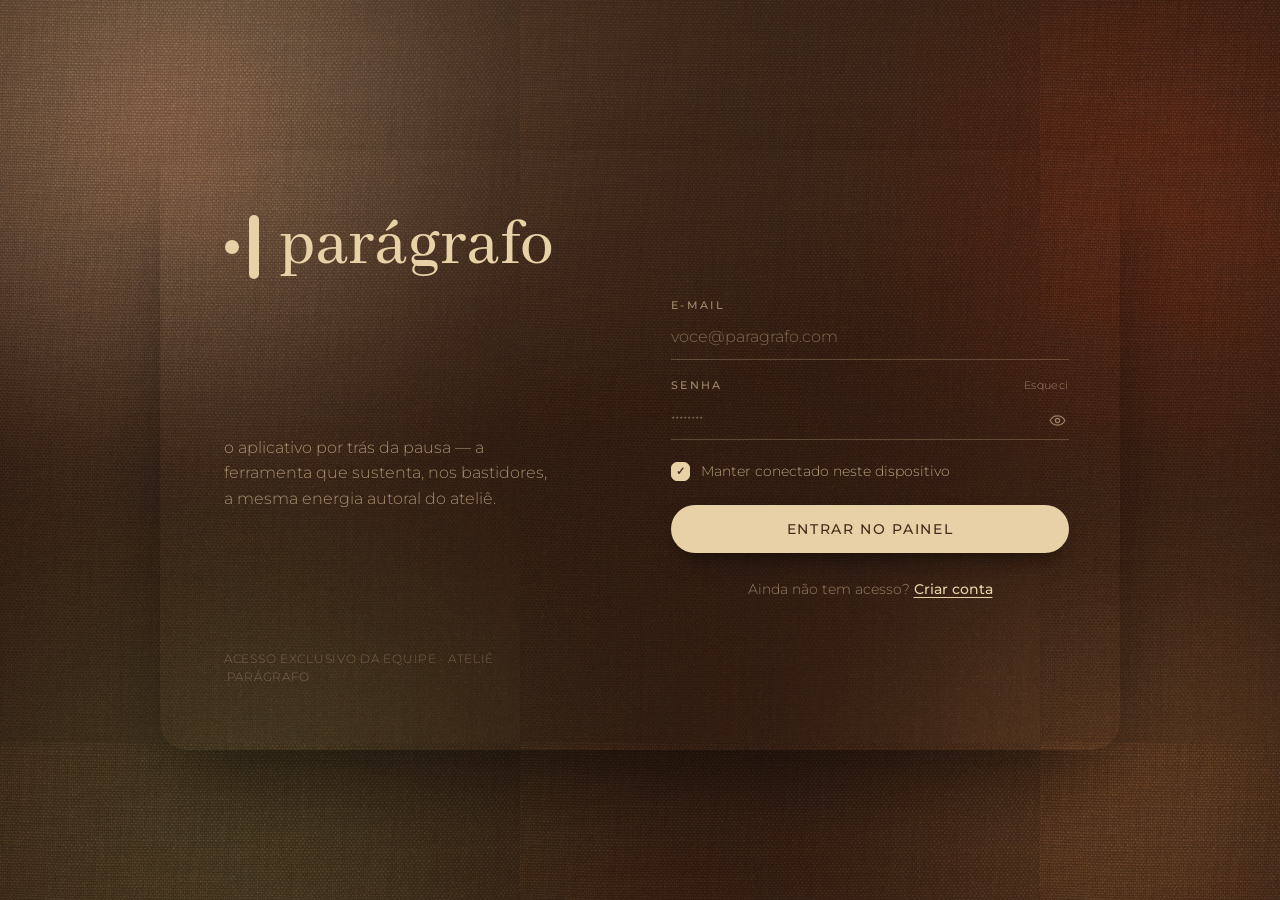
==== commit bcf56d6e: "Remove o alternador computador/celular — layout agora é só responsivo de verdade O alternador (dois " ====
--- a/index.html
+++ b/index.html
@@ -44,30 +44,6 @@
       <span class="wg-mark-dots"><span></span><span></span></span>
       <span class="wg-mark-text">parágrafo</span>
     </div>
-  </div>
-
-  <!-- ---------- Alternador computador/celular — fixo no canto superior direito, fora de
-       #authView e .app-frame, pra ficar visível em qualquer tela. Força o layout mesmo
-       fora da largura real da janela (ver data-preview em style.css e setPreview() em
-       app.js), pra comparar os dois formatos sem precisar redimensionar o navegador. -->
-  <div class="devswitch" role="group" aria-label="Visualizar como">
-    <button type="button" class="devswitch-btn" data-preview-set="desktop" aria-pressed="false"
-      aria-label="Visualizar como computador" title="Computador">
-      <svg viewBox="0 0 24 24" fill="none" stroke="currentColor" stroke-width="1.8" stroke-linecap="round"
-        stroke-linejoin="round">
-        <rect x="3" y="4" width="18" height="13" rx="2" />
-        <path d="M8 21h8" />
-        <path d="M12 17v4" />
-      </svg>
-    </button>
-    <button type="button" class="devswitch-btn" data-preview-set="mobile" aria-pressed="false"
-      aria-label="Visualizar como celular" title="Celular">
-      <svg viewBox="0 0 24 24" fill="none" stroke="currentColor" stroke-width="1.8" stroke-linecap="round"
-        stroke-linejoin="round">
-        <rect x="7" y="2" width="10" height="20" rx="2.4" />
-        <path d="M11 18h2" />
-      </svg>
-    </button>
   </div>
 
   <!-- ---------- Login / criar conta — tela cheia, fora do cartão do app ---------- -->
@@ -518,7 +494,7 @@
           </div>
 
           <div class="folder-card" role="button" tabindex="0" data-goto="registroProducao"
-            aria-label="Abrir Registro de Produção" style="background:#84592B;color:#F3E6CE;">
+            aria-label="Abrir Registro de Produção" style="background:#744E26;color:#F3E6CE;">
             <div style="flex:1;min-width:0;">
               <div class="folder-card-title">Registro de Produção</div>
               <div class="folder-card-sub" id="folderLotesSub">—</div>
@@ -562,6 +538,7 @@
       <div class="content">
         <div class="skel-overlay" aria-hidden="true" hidden>
           <div class="skel-block" style="height:46px;border-radius:16px;"></div>
+          <div class="skel-block" style="height:36px;border-radius:999px;"></div>
           <div class="skel-block" style="height:64px;"></div>
           <div class="skel-block" style="height:64px;"></div>
           <div class="skel-block" style="height:64px;"></div>
@@ -574,6 +551,15 @@
               <path d="m20 20-4.8-4.8" />
             </svg></div>
           <input type="text" id="estoqueSearchInput" placeholder="buscar insumo" />
+        </div>
+
+        <div class="row" style="gap:9px;overflow-x:auto;margin-bottom:14px;padding-bottom:2px;" id="estoqueInsumosFiltroPills">
+          <div class="pill active" style="flex:none;" data-categoria="todas" role="button" tabindex="0" aria-pressed="true">todas</div>
+          <div class="pill" style="flex:none;" data-categoria="cera" role="button" tabindex="0" aria-pressed="false">cera</div>
+          <div class="pill" style="flex:none;" data-categoria="essencia" role="button" tabindex="0" aria-pressed="false">essências</div>
+          <div class="pill" style="flex:none;" data-categoria="pavio" role="button" tabindex="0" aria-pressed="false">pavios</div>
+          <div class="pill" style="flex:none;" data-categoria="embalagem" role="button" tabindex="0" aria-pressed="false">potes</div>
+          <div class="pill" style="flex:none;" data-categoria="outro" role="button" tabindex="0" aria-pressed="false">outros</div>
         </div>
 
         <div class="label" id="estoqueInsumosCount">insumos</div>
@@ -623,6 +609,17 @@
             <div class="pressed-pill pill" data-unit="ml" style="padding:9px 15px;">ml</div>
             <div class="pressed-pill pill" data-unit="L" style="padding:9px 15px;">L</div>
             <div class="pressed-pill pill" data-unit="un" style="padding:9px 15px;">un</div>
+          </div>
+        </div>
+
+        <div class="raised card">
+          <div class="label">categoria</div>
+          <div class="row" id="insumoFormCategoriaPills" style="gap:9px;flex-wrap:wrap;">
+            <div class="pressed-pill pill" data-categoria="cera" style="padding:9px 15px;">cera</div>
+            <div class="pressed-pill pill" data-categoria="essencia" style="padding:9px 15px;">essência</div>
+            <div class="pressed-pill pill" data-categoria="pavio" style="padding:9px 15px;">pavio</div>
+            <div class="pressed-pill pill" data-categoria="embalagem" style="padding:9px 15px;">pote</div>
+            <div class="pressed-pill pill active" data-categoria="outro" style="padding:9px 15px;">outro</div>
           </div>
         </div>
 
@@ -1348,7 +1345,7 @@
           </div>
 
           <div class="folder-card" role="button" tabindex="0" data-goto="cupons"
-            aria-label="Abrir Cupons" style="background:#84592B;color:#F3E6CE;">
+            aria-label="Abrir Cupons" style="background:#744E26;color:#F3E6CE;">
             <div style="flex:1;min-width:0;">
               <div class="folder-card-title">Cupons</div>
               <div class="folder-card-sub">código, desconto, validade e limite de uso</div>
--- a/style.css
+++ b/style.css
@@ -345,19 +345,21 @@
 .iconbtn svg{width:19px;height:19px;}
 .iconbtn:active{transform:scale(.94);}
 /* Pedido da usuária: a seta de voltar e a barra de busca sempre marrom (#442D1C fixo), nunca
-   o creme/branco de var(--bg) — nem mesmo dentro do Dashboard/Estoque de Insumos/Produção,
-   que forçam --bg creme pra paleta de marca fixa dessas telas (sem este bloco, os dois
-   "sumiam" nesse creme). [data-goto] isola só a seta de voltar (os botões "+" usam
-   [data-action], ficam de fora); .row isola só os 2 campos de busca reais —
-   #estoqueSearchInput/#clientesSearchInput — dos demais .pressed.field de formulário comum.
-   Hex fixo em vez de var(--primary): --primary é outra cor caso volte a existir mais de um
-   tema. .iconbtn[data-goto] não tem box-shadow (é plano, ver comentário do :root) — só
-   .pressed.field.row carrega um, e esse var(--shadow-pressed) já é um drop-shadow escuro
-   fixo, o mesmo em qualquer tela, não depende de --bg pra combinar, então não precisa de
-   override. border-color e color/placeholder, sim, precisam de override: --line e --surface-text* /
-   --text-faint SÃO recalculados pelas telas de paleta fixa pra combinar com o --bg creme
-   delas — sem isto, o contorno quase sumiria e o ícone/texto/placeholder ficariam escuros
-   sobre um fundo agora também escuro. */
+   var(--bg) puro — era essencial enquanto Dashboard e Estoque de Insumos/Produção forçavam
+   um --bg creme pra paleta de marca fixa dessas telas (sem este bloco, os dois "sumiam"
+   nesse creme). Hoje nenhuma tela força mais --bg claro (ver comentário logo acima: as três
+   últimas telas com esse pedido viraram só um degrau mais claro/quente do próprio marrom
+   escuro), então esta regra funciona como rede de segurança — garante a mesma cor fixa
+   mesmo que uma tela futura volte a pedir um --bg bem mais claro que o padrão. [data-goto]
+   isola só a seta de voltar (os botões "+" usam [data-action], ficam de fora); .row isola só
+   os 2 campos de busca reais — #estoqueSearchInput/#clientesSearchInput — dos demais
+   .pressed.field de formulário comum. Hex fixo em vez de var(--primary): --primary é outra
+   cor caso volte a existir mais de um tema. .iconbtn[data-goto] não tem box-shadow (é plano,
+   ver comentário do :root) — só .pressed.field.row carrega um, e esse var(--shadow-pressed)
+   já é um drop-shadow escuro fixo, o mesmo em qualquer tela, não depende de --bg pra
+   combinar, então não precisa de override. border-color e color/placeholder continuam com
+   override próprio por segurança, caso uma tela futura recalcule --line/--surface-text* de
+   novo pra combinar com um --bg claro. */
 .iconbtn[data-goto]{background:#442D1C;border-color:rgba(232,209,167,.30);color:#F3E7D6;}
 .pressed.field.row{background:#442D1C;border-color:rgba(232,209,167,.30);color:#F3E7D6;}
 .pressed.field.row input{color:#F3E7D6;}
@@ -543,16 +545,21 @@
 .divider{height:1px;background:var(--line);margin:14px 0;}
 a{color:var(--primary);}
 
-/* Pastas do Estoque (hub) — 3 blocos empilhados de cor sólida fixa da marca, clareando pra
-   escurecendo de cima pra baixo, na mesma lógica de "sempre uma das cores da marca,
-   independente do tema" do dock e do dash-hero (ver DOCK_ITEMS/.dash-hero). O texto e a
-   seta usam a cor `color` de cada bloco (definida inline por cartão), não tokens de tema.
-   Layout de lista única (ref: mockup "Expenses" — faixas coloridas grandes, coladas uma na
-   outra sem gap. Cada faixa mantém seu próprio raio nos 4 cantos (em vez de só o bloco todo
-   arredondado): encostadas sem gap, o raio de cada uma "morde" um cantinho do fundo da
-   página bem na emenda — é esse recorte que dá a leitura de um cartão deitado por cima do
-   outro, não uma lista comum. */
-.folder-stack{display:flex;flex-direction:column;margin-bottom:14px;}
+/* Pastas do Estoque/Vendas (hub) — 5 blocos de cor sólida fixa da marca por pilha, na mesma
+   lógica de "sempre uma das cores da marca, independente do tema" do dock e do dash-hero (ver
+   DOCK_ITEMS/.dash-hero). O texto e a seta usam a cor `color` de cada bloco (definida inline
+   por cartão), não tokens de tema.
+   Cada cartão mantém seu raio nos 4 cantos e fica separado do vizinho por um gap real (mesma
+   escala de espaçamento — ~10px — que o resto do app usa entre itens de lista, ver .raised-sm
+   em app.js), em vez de coladas sem gap: com 5 cores de marca só e uma delas (#442D1C,
+   Cowhide Cocoa) sendo a própria cor de --bg do app, um cartão colado ou de fundo idêntico ao
+   vão ao redor "sumia" contra o resto da tela — por isso #442D1C também não entra na rotação
+   de fundo dos cartões, só como cor de texto sobre fundo claro (ver hex por cartão no HTML).
+   Progressão clara → escura de cima pra baixo, com um passo de volta no último cartão. Sobram
+   só 4 cores de apoio pra 5 cartões — o 5º reaproveita a mesma cor do 3º (Toasted Caramel),
+   mas numa sombra ~12% mais escura (#744E26 em vez de #84592B) pra não repetir o hex cravado;
+   é derivada da cor oficial, não uma cor nova fora da paleta do brandbook. */
+.folder-stack{display:flex;flex-direction:column;gap:10px;margin-bottom:14px;}
 .folder-card{
   display:flex;align-items:center;gap:14px;min-height:150px;padding:28px 30px;border-radius:26px;
   box-shadow:0 8px 16px -10px rgba(0,0,0,.4);transition:transform .12s ease;transform-origin:50% 0%;
@@ -630,30 +637,19 @@
    badges/--text recalculados à parte pra esta tela (removidos junto, ver .raised/.raised-sm
    e .badge.* no :root, já cobrem o card marrom padrão). */
 
-/* Estoque de Insumos e Estoque de Produção — mesmo "fundo creme" fixo que o dashboard tinha,
-   ainda não revisto (o dashboard foi o pedido desta vez). */
+/* Estoque de Insumos, Estoque de Produção e Avisos de Reposição — a usuária pediu um "ar
+   creme" nessas telas, mas um creme pálido fixo (#FBF6EC, o que Estoque de Insumos/Produção
+   usavam até 10/09/2026) reabre o "modo claro" isolado que já tinha sido removido do
+   Dashboard por contradizer a decisão de tema único (ver comentário acima) — e em Reposição
+   colidiria com --primary (creme, #E8D1A7), que ali já é a cor sólida do pill "Push no app"
+   ativo (.pill.active): pill e fundo do card ficariam do mesmo tom, o estado ativo sumiria.
+   Em vez disso, só --bg sobe um degrau — de #442D1C pra um marrom mais claro e quente, a
+   meio caminho de --card-bg (#5A3D27) — sem tocar --primary/--card-bg/--on-primary/--text,
+   então nada colide e as três telas seguem dark-only, só com uma temperatura mais próxima do
+   creme da marca (Reposição em 09/09/2026; Estoque de Insumos/Produção alinhados ao mesmo
+   padrão em 10/09/2026, fechando a pendência citada no comentário do Dashboard). */
 .screen[data-screen="estoqueInsumos"],
-.screen[data-screen="estoqueProducao"]{
-  --bg:#FBF6EC;--text:#2B1B10;--text-dim:#84592B;--text-faint:#7A6852;
-  --primary:#442D1C;--primary-soft:rgba(68,45,28,.10);--primary-soft-2:rgba(68,45,28,.17);
-  --shadow-d:#E4D6BE;--shadow-l:#FFFFFF;--line:rgba(68,45,28,.12);
-  --warn:#743014;--warn-soft:rgba(116,48,20,.11);--good:#5C6B3F;--good-soft:rgba(92,107,63,.12);
-  --chart-2:#84592B;--chart-3:#9D9167;--on-primary:#E8D1A7;--dock-bg:#FFFDF7;
-  /* Mesmo motivo do bloco do Dashboard acima — sem isso, o texto de .field/.pill/.iconbtn
-     nesta tela (ex.: "buscar insumo") herdava o creme do :root, quase invisível sobre o
-     fundo sempre-claro forçado aqui. */
-  --surface-text:#2B1B10;--surface-text-dim:#84592B;--surface-text-faint:#7A6852;
-  background:#E8D1A7;
-}
-
-/* Avisos de reposição — pedido de fundo "creme" pra esta tela (09/09/2026), mas um creme
-   pálido fixo (#FBF6EC, igual Estoque acima) reabriria o "modo claro" isolado que já foi
-   removido do Dashboard por contradizer a decisão de tema único — e colidiria com --primary
-   (creme, #E8D1A7), que aqui mesmo já é a cor sólida do pill "Push no app" ativo (ver
-   .pill.active): pill e fundo do card ficariam do mesmo tom, o estado ativo sumiria. Em vez
-   disso, só --bg sobe um degrau — de #442D1C pra um marrom mais claro e quente, a meio
-   caminho de --card-bg (#5A3D27) — sem tocar --primary/--card-bg/--on-primary, então nada
-   colide e a tela segue dark-only, só com uma temperatura mais próxima do creme da marca. */
+.screen[data-screen="estoqueProducao"],
 .screen[data-screen="reposicao"]{
   --bg:#4F3522;
 }
@@ -756,33 +752,28 @@
    1180px dentro dele — sem isso, uma única coluna de cards ficaria absurdamente esticada
    numa tela grande. O dashboard, especificamente, troca a pilha vertical única por uma
    grade de 2 colunas (ver mais abaixo) pra aproveitar essa largura em vez de só esticar
-   os mesmos cards. */
-/* Toda regra aqui dentro é prefixada com "html:not([data-preview=mobile])" — sem isso,
-   forçar "celular" no alternador (ver .devswitch) só travava a largura do .app-frame (essa
-   parte já ganhava por especificidade, ver o bloco html[data-preview="mobile"] mais abaixo),
-   mas o CONTEÚDO continuava lendo a media query de verdade (min-width:900px, que só olha
-   pra largura real da janela) e a grade de 2 colunas do dashboard aplicava do mesmo jeito
-   dentro do cartão estreito — cards cortados, cada um mais largo que o próprio cartão. */
+   os mesmos cards. Puramente automático: só essa media query decide, pela largura real da
+   janela — não existe alternador manual nem preferência salva sobrepondo isso. */
 @media (min-width:900px){
-  html:not([data-preview="mobile"]) body{padding:0;align-items:stretch;}
-  html:not([data-preview="mobile"]) .app-frame{
+  body{padding:0;align-items:stretch;}
+  .app-frame{
     width:100%;max-width:none;height:100vh;border-radius:0;box-shadow:none;margin:0;
   }
-  html:not([data-preview="mobile"]) .content{max-width:1180px;width:100%;margin-left:auto;margin-right:auto;padding:36px 40px 60px;box-sizing:border-box;}
-  html:not([data-preview="mobile"]) .topbar,
-  html:not([data-preview="mobile"]) .backrow{max-width:1180px;width:100%;margin:0 auto;padding-left:40px;padding-right:40px;box-sizing:border-box;}
-  html:not([data-preview="mobile"]) .dash-hero-greetrow,
-  html:not([data-preview="mobile"]) .dash-hero-week{max-width:1180px;width:100%;margin-left:auto;margin-right:auto;padding-left:40px;padding-right:40px;box-sizing:border-box;}
+  .content{max-width:1180px;width:100%;margin-left:auto;margin-right:auto;padding:36px 40px 60px;box-sizing:border-box;}
+  .topbar,
+  .backrow{max-width:1180px;width:100%;margin:0 auto;padding-left:40px;padding-right:40px;box-sizing:border-box;}
+  .dash-hero-greetrow,
+  .dash-hero-week{max-width:1180px;width:100%;margin-left:auto;margin-right:auto;padding-left:40px;padding-right:40px;box-sizing:border-box;}
   /* O dock é um cluster compacto de botões (não uma barra que deve preencher a largura) —
      esticado por 1100px+ os 5 círculos ficariam absurdamente espalhados, então mantém uma
      largura de cluster e centraliza, em vez de acompanhar a largura do quadro. */
-  html:not([data-preview="mobile"]) .dock{max-width:420px;margin-left:auto;margin-right:auto;}
+  .dock{max-width:420px;margin-left:auto;margin-right:auto;}
 
   /* Dashboard: grade de 2 colunas — a lista de "resumo de hoje" e o gráfico de pizza
      (leitura mais longa/visual) numa coluna, os números-chave (lucro, vendas, produzido)
      na outra, com os controles de topo (avisos, período) ocupando a largura inteira.
      grid-area dá a ordem visual; a ordem no HTML continua a leitura linear do celular. */
-  html:not([data-preview="mobile"]) .screen[data-screen="dashboard"] .content{
+  .screen[data-screen="dashboard"] .content{
     display:grid;grid-template-columns:1.1fr .9fr;gap:22px 28px;align-items:start;align-content:start;
     grid-template-areas:
       "urgent urgent"
@@ -801,105 +792,28 @@
      olhos do grid — foi exatamente ali que o rodapé parava, entre os pills de período e os
      cards, empurrando tudo pra baixo. Área nomeada fixa resolve pra sempre, independente do
      que mais estiver oculto. */
-  html:not([data-preview="mobile"]) .screen[data-screen="dashboard"] .content > .reveal-footer{grid-area:reveal;}
-  html:not([data-preview="mobile"]) .dash-area-urgent{grid-area:urgent;}
-  html:not([data-preview="mobile"]) .dash-area-periodo{grid-area:periodo;}
-  html:not([data-preview="mobile"]) .dash-area-periodo2{grid-area:periodo2;}
-  html:not([data-preview="mobile"]) .dash-area-resumo{grid-area:resumo;}
-  html:not([data-preview="mobile"]) .dash-area-lucro{grid-area:lucro;}
-  html:not([data-preview="mobile"]) .dash-area-metrics{grid-area:metrics;}
-  html:not([data-preview="mobile"]) .dash-area-pizza{grid-area:pizza;}
-  html:not([data-preview="mobile"]) .dash-area-produzido{grid-area:produzido;}
-  html:not([data-preview="mobile"]) .dash-area-report{grid-area:report;}
+  .screen[data-screen="dashboard"] .content > .reveal-footer{grid-area:reveal;}
+  .dash-area-urgent{grid-area:urgent;}
+  .dash-area-periodo{grid-area:periodo;}
+  .dash-area-periodo2{grid-area:periodo2;}
+  .dash-area-resumo{grid-area:resumo;}
+  .dash-area-lucro{grid-area:lucro;}
+  .dash-area-metrics{grid-area:metrics;}
+  .dash-area-pizza{grid-area:pizza;}
+  .dash-area-produzido{grid-area:produzido;}
+  .dash-area-report{grid-area:report;}
   /* O gap da grade já espaça as células — os mesmos elementos usam margin inline pra se
      empilhar no celular (ver index.html), então precisa vencer o estilo inline aqui. */
-  html:not([data-preview="mobile"]) .dash-area-urgent,
-  html:not([data-preview="mobile"]) .dash-area-periodo,
-  html:not([data-preview="mobile"]) .dash-area-periodo2,
-  html:not([data-preview="mobile"]) .dash-area-resumo,
-  html:not([data-preview="mobile"]) .dash-area-lucro,
-  html:not([data-preview="mobile"]) .dash-area-metrics,
-  html:not([data-preview="mobile"]) .dash-area-pizza,
-  html:not([data-preview="mobile"]) .dash-area-produzido{
+  .dash-area-urgent,
+  .dash-area-periodo,
+  .dash-area-periodo2,
+  .dash-area-resumo,
+  .dash-area-lucro,
+  .dash-area-metrics,
+  .dash-area-pizza,
+  .dash-area-produzido{
     margin:0!important;
   }
-}
-
-/* ---------- Alternador computador/celular — fixo no canto superior direito da viewport,
-   fora de #authView e .app-frame (ver o botão em index.html e setPreview() em app.js). ---------- */
-.devswitch{
-  position:fixed;top:14px;right:14px;z-index:50;display:flex;gap:3px;
-  background:#442D1C;padding:4px;border-radius:14px;box-shadow:0 10px 24px -8px rgba(0,0,0,.5);
-}
-.devswitch-btn{
-  width:34px;height:34px;border:none;border-radius:10px;background:transparent;color:rgba(232,209,167,.55);
-  display:flex;align-items:center;justify-content:center;cursor:pointer;transition:background .15s ease,color .15s ease;
-}
-.devswitch-btn svg{width:17px;height:17px;}
-.devswitch-btn:hover{color:#E8D1A7;}
-.devswitch-btn[aria-pressed="true"]{background:#E8D1A7;color:#442D1C;}
-@media (max-width:480px){
-  .devswitch{top:10px;right:10px;}
-  .devswitch-btn{width:30px;height:30px;}
-  .devswitch-btn svg{width:15px;height:15px;}
-}
-
-/* ---------- Preview forçado (computador/celular) ----------
-   Reaplica os mesmos valores do @media(min-width:900px) acima, mas fora de uma media
-   query — como seletor de elemento (html[data-preview=...]) tem mais especificidade que
-   a regra simples de classe (.app-frame etc.), ganha dos dois lados: força o cartão largo
-   numa janela estreita, ou trava o cartão de celular numa janela larga, sem duplicar a
-   lógica dos componentes internos (que já herdam a largura do .app-frame). */
-html[data-preview="desktop"] body{padding:0;align-items:stretch;}
-html[data-preview="desktop"] .app-frame{
-  width:100%;max-width:none;height:100vh;border-radius:0;box-shadow:none;margin:0;
-}
-html[data-preview="desktop"] .content{max-width:1180px;width:100%;margin-left:auto;margin-right:auto;padding:36px 40px 60px;box-sizing:border-box;}
-html[data-preview="desktop"] .topbar,
-html[data-preview="desktop"] .backrow{max-width:1180px;width:100%;margin:0 auto;padding-left:40px;padding-right:40px;box-sizing:border-box;}
-html[data-preview="desktop"] .dash-hero-greetrow,
-html[data-preview="desktop"] .dash-hero-week{max-width:1180px;width:100%;margin-left:auto;margin-right:auto;padding-left:40px;padding-right:40px;box-sizing:border-box;}
-html[data-preview="desktop"] .dock{max-width:420px;margin-left:auto;margin-right:auto;}
-
-html[data-preview="desktop"] .screen[data-screen="dashboard"] .content{
-  display:grid;grid-template-columns:1.1fr .9fr;gap:22px 28px;align-items:start;align-content:start;
-  grid-template-areas:
-    "urgent urgent"
-    "periodo periodo"
-    "periodo2 periodo2"
-    "resumo lucro"
-    "resumo metrics"
-    "pizza produzido"
-    "report report"
-    "reveal reveal";
-}
-html[data-preview="desktop"] .screen[data-screen="dashboard"] .content > .reveal-footer{grid-area:reveal;}
-html[data-preview="desktop"] .dash-area-urgent{grid-area:urgent;}
-html[data-preview="desktop"] .dash-area-periodo{grid-area:periodo;}
-html[data-preview="desktop"] .dash-area-periodo2{grid-area:periodo2;}
-html[data-preview="desktop"] .dash-area-resumo{grid-area:resumo;}
-html[data-preview="desktop"] .dash-area-lucro{grid-area:lucro;}
-html[data-preview="desktop"] .dash-area-metrics{grid-area:metrics;}
-html[data-preview="desktop"] .dash-area-pizza{grid-area:pizza;}
-html[data-preview="desktop"] .dash-area-produzido{grid-area:produzido;}
-html[data-preview="desktop"] .dash-area-report{grid-area:report;}
-html[data-preview="desktop"] .dash-area-urgent,
-html[data-preview="desktop"] .dash-area-periodo,
-html[data-preview="desktop"] .dash-area-periodo2,
-html[data-preview="desktop"] .dash-area-resumo,
-html[data-preview="desktop"] .dash-area-lucro,
-html[data-preview="desktop"] .dash-area-metrics,
-html[data-preview="desktop"] .dash-area-pizza,
-html[data-preview="desktop"] .dash-area-produzido{
-  margin:0!important;
-}
-
-html[data-preview="mobile"] body{padding:26px 0;align-items:flex-start;}
-html[data-preview="mobile"] .app-frame{
-  max-width:430px;height:100vh;border-radius:0;box-shadow:0 0 1px rgba(0,0,0,.4);
-}
-@media (min-width:431px){
-  html[data-preview="mobile"] .app-frame{box-shadow:0 30px 70px rgba(0,0,0,.55);}
 }
 
 /* ---------- Mostrar/ocultar senha dentro de um .pressed.field comum (fora da tela de auth,
